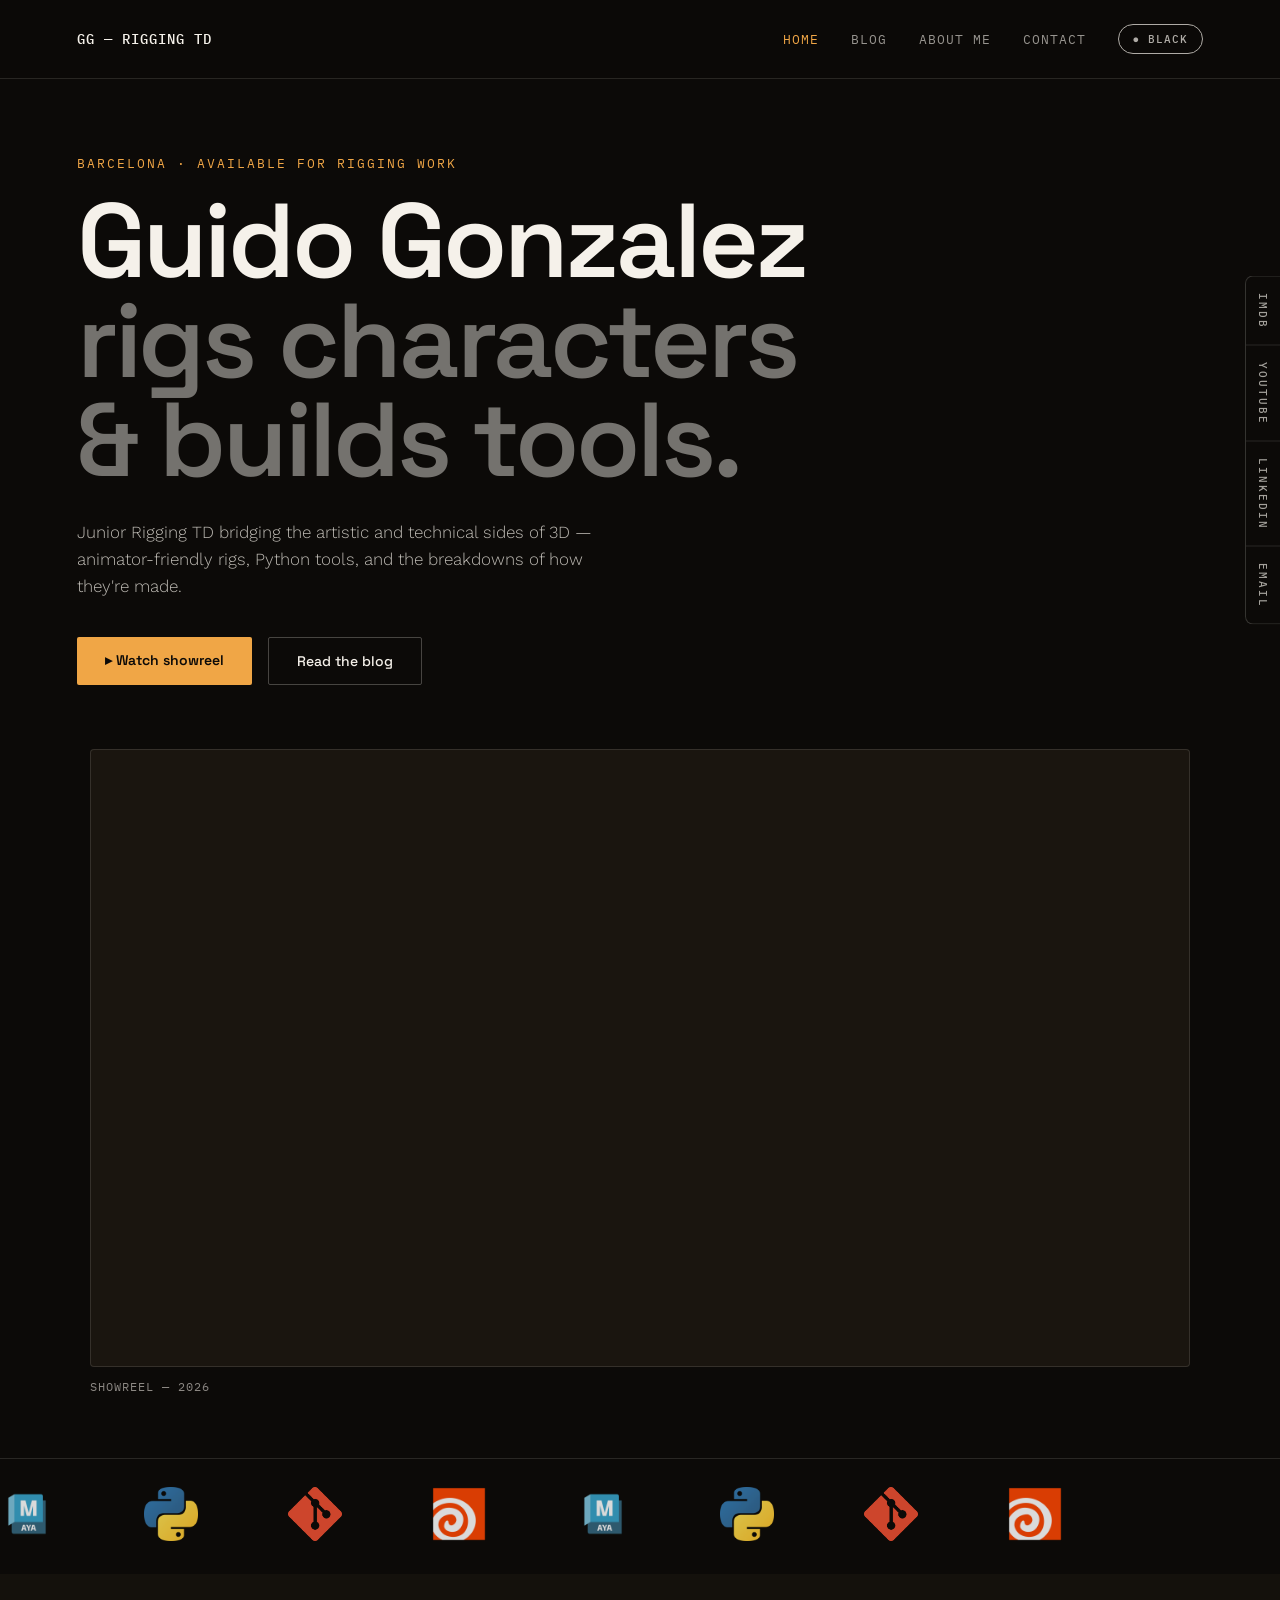
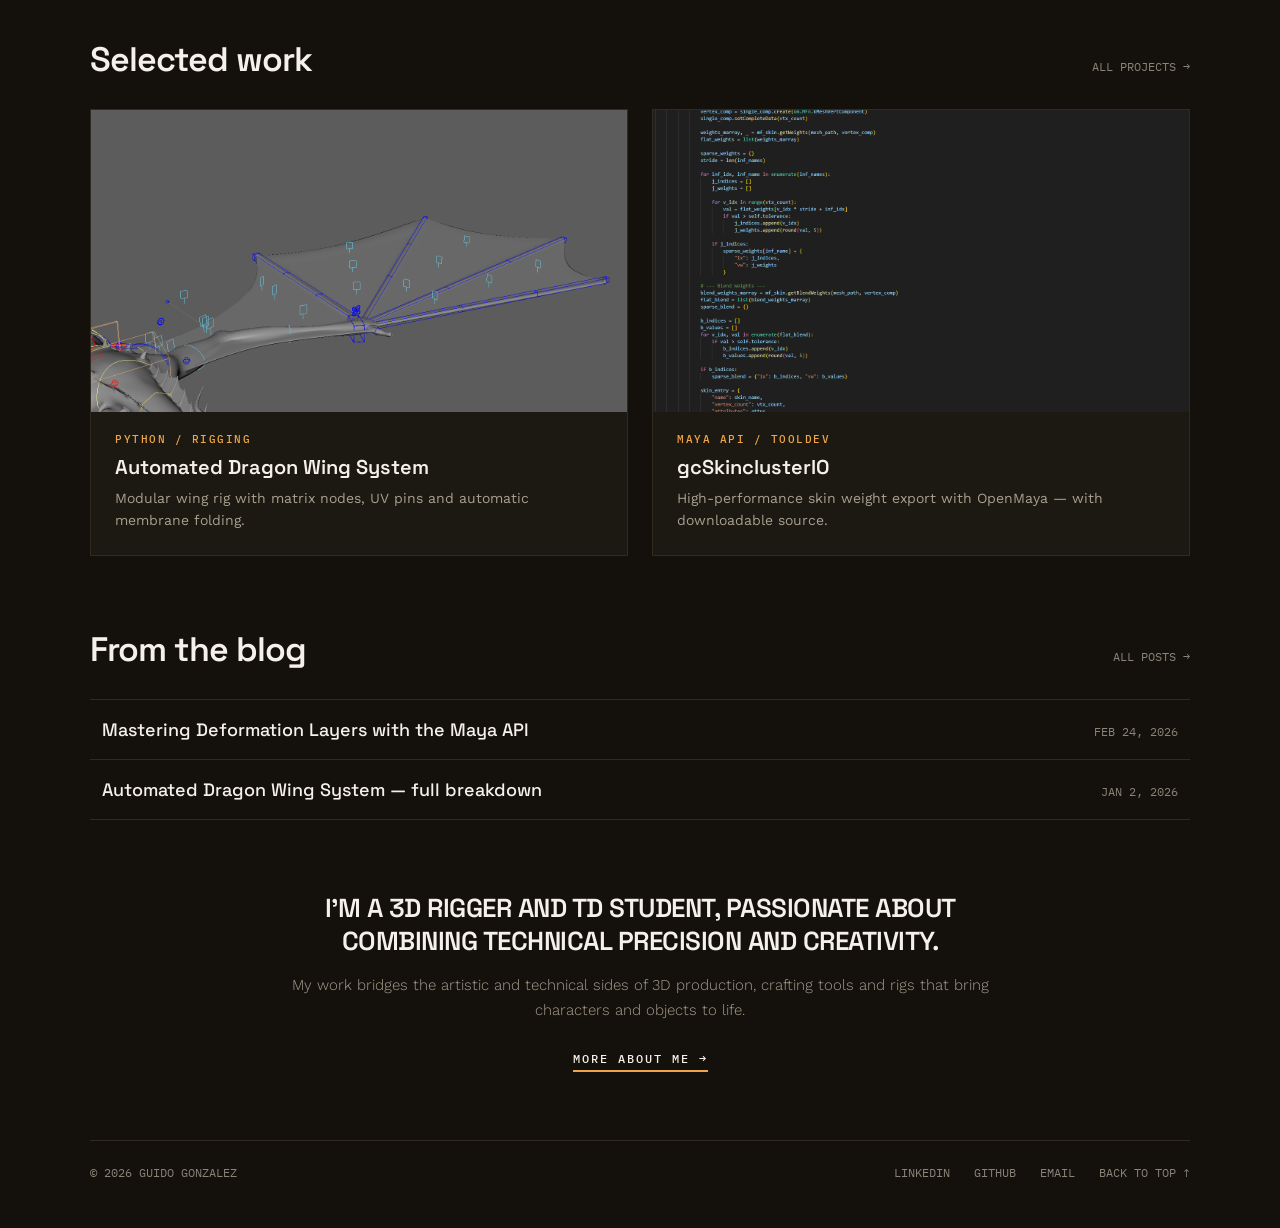
==== index.html @ ee35a041 "reel update" ====
<!DOCTYPE html>
<html lang="en" data-theme="black">
<head>
<meta charset="UTF-8">
<meta name="viewport" content="width=device-width, initial-scale=1.0">
<title>Guido Gonzalez — 3D Rigger &amp; TD</title>
<meta name="description" content="Junior Rigging TD — animator-friendly rigs, Python tools, and breakdowns of how they're made.">
<link rel="preconnect" href="https://fonts.googleapis.com">
<link rel="preconnect" href="https://fonts.gstatic.com" crossorigin>
<link rel="stylesheet" href="https://fonts.googleapis.com/css2?family=Space+Grotesk:wght@400;500;600;700&family=IBM+Plex+Mono:wght@400;500&family=Work+Sans:wght@300;400;500;600&display=swap">
<link rel="stylesheet" href="css/style.css">
<script src="js/main.js" defer></script>
</head>
<body>

<!-- Social rail -->
<div class="social-rail">
  <a href="#" target="_blank" rel="noopener">IMDB</a>
  <a href="https://www.youtube.com/watch?v=3yvj4J0jHQ0" target="_blank" rel="noopener">YOUTUBE</a>
  <a href="https://www.linkedin.com/in/guidogonzalezc/" target="_blank" rel="noopener">LINKEDIN</a>
  <a href="mailto:guidogoca@gmail.com">EMAIL</a>
</div>

<!-- Dark hero -->
<div class="sec sec-hero">
  <nav class="nav">
    <a class="nav-logo" href="index.html">GG — RIGGING TD</a>
    <div class="nav-links">
      <a class="active" href="index.html">HOME</a>
      <a href="blog.html">BLOG</a>
      <a href="about.html">ABOUT ME</a>
      <a href="contact.html">CONTACT</a>
      <button class="theme-toggle" type="button">● BLACK</button>
    </div>
  </nav>

  <header class="hero">
    <p class="kicker reveal">BARCELONA · AVAILABLE FOR RIGGING WORK</p>
    <h1 class="reveal" data-delay="80">Guido Gonzalez<br><span class="dim">rigs characters<br>&amp; builds tools.</span></h1>
    <p class="lead reveal" data-delay="160">Junior Rigging TD bridging the artistic and technical sides of 3D — animator-friendly rigs, Python tools, and the breakdowns of how they're made.</p>
    <div class="cta-row reveal" data-delay="240">
      <a class="btn-primary" href="#reel">▸ Watch showreel</a>
      <a class="btn-ghost" href="blog.html">Read the blog</a>
    </div>
  </header>

  <div class="reel-wrap" id="reel">
    <div class="reel reveal">
      <iframe src="https://www.youtube.com/watch?v=3yvj4J0jHQ0" title="Guido Gonzalez Showreel" allow="accelerometer; autoplay; clipboard-write; encrypted-media; gyroscope; picture-in-picture; web-share" allowfullscreen></iframe>
    </div>
    <p class="reel-caption reveal">SHOWREEL — 2026</p>
  </div>

  <div class="marquee">
    <div class="marquee-track">
      <ul>
        <li><img src="assets/maya.png" alt="Maya"></li>
        <li><img src="assets/python.png" alt="Python"></li>
        <li><img src="assets/git.png" alt="Git"></li>
        <li><img src="assets/houdini.png" alt="Houdini"></li>
      </ul>
      <ul aria-hidden="true">
        <li><img src="assets/maya.png" alt=""></li>
        <li><img src="assets/python.png" alt=""></li>
        <li><img src="assets/git.png" alt=""></li>
        <li><img src="assets/houdini.png" alt=""></li>
      </ul>
    </div>
  </div>
</div>

<!-- Light body -->
<div class="sec sec-body section-pad">
  <div class="container" style="margin-bottom:72px">
    <div class="sec-head reveal">
      <h2>Selected work</h2>
      <a class="more" href="blog.html">ALL PROJECTS →</a>
    </div>
    <div class="card-grid">
      <a class="card reveal" href="posts/dragon_wings.html">
        <div class="thumb"><img src="assets/wings_image.png" alt="Dragon wings rig"></div>
        <div class="card-content">
          <p class="card-cat">PYTHON / RIGGING</p>
          <h3>Automated Dragon Wing System</h3>
          <p class="desc">Modular wing rig with matrix nodes, UV pins and automatic membrane folding.</p>
        </div>
      </a>
      <a class="card reveal" data-delay="100" href="posts/maya-deformation-layers-api.html">
        <div class="thumb"><img src="assets/skinclusterio.png" alt="gcSkinclusterIO tool"></div>
        <div class="card-content">
          <p class="card-cat">MAYA API / TOOLDEV</p>
          <h3>gcSkinclusterIO</h3>
          <p class="desc">High-performance skin weight export with OpenMaya — with downloadable source.</p>
        </div>
      </a>
    </div>
  </div>

  <div class="container" style="margin-bottom:72px">
    <div class="sec-head reveal">
      <h2>From the blog</h2>
      <a class="more" href="blog.html">ALL POSTS →</a>
    </div>
    <div class="row-list">
      <a class="row reveal" href="posts/maya-deformation-layers-api.html">
        <span class="title">Mastering Deformation Layers with the Maya API</span>
        <span class="date">FEB 24, 2026</span>
      </a>
      <a class="row reveal" href="posts/dragon_wings.html">
        <span class="title">Automated Dragon Wing System — full breakdown</span>
        <span class="date">JAN 2, 2026</span>
      </a>
    </div>
  </div>

  <div class="blurb reveal">
    <h2>I'M A 3D RIGGER AND TD STUDENT, PASSIONATE ABOUT COMBINING TECHNICAL PRECISION AND CREATIVITY.</h2>
    <p>My work bridges the artistic and technical sides of 3D production, crafting tools and rigs that bring characters and objects to life.</p>
    <a class="link-underline" href="about.html">MORE ABOUT ME →</a>
  </div>

  <div class="container">
    <footer class="footer">
      <span>© 2026 GUIDO GONZALEZ</span>
      <div class="links">
        <a href="https://www.linkedin.com/in/guidogonzalezc/" target="_blank" rel="noopener">LINKEDIN</a>
        <a href="https://github.com/guidogonzalezc" target="_blank" rel="noopener">GITHUB</a>
        <a href="mailto:guidogoca@gmail.com">EMAIL</a>
        <a href="#">BACK TO TOP ↑</a>
      </div>
    </footer>
  </div>
</div>

</body>
</html>
---- css/style.css ----
/* Guido Gonzalez — 3D Rigger & TD. Static site styles. */

* { box-sizing: border-box; margin: 0; padding: 0; }
html { scroll-behavior: smooth; }
body { font-family: 'Space Grotesk', sans-serif; background: #0c0a08; }
a { color: inherit; text-decoration: none; }
img { display: block; }
button { font-family: inherit; }

/* ===== Palettes (per-section variables) ===== */
.sec {
  background: var(--bg);
  color: var(--text);
  transition: background .4s ease, color .4s ease;
}
.sec-hero {
  --bg: #0c0a08; --bg2: #1a150f; --card: #1c1812; --hover: rgba(245,241,234,.06);
  --text: #f5f1ea; --muted: rgba(245,241,234,.75); --faded: rgba(245,241,234,.45);
  --meta: rgba(245,241,234,.55); --border: rgba(245,241,234,.12);
  --accent: oklch(0.78 0.14 70); --navbg: rgba(12,10,8,.85); --chip: rgba(245,241,234,.25);
}
.sec-body {
  --bg: #faf7f1; --bg2: #f3efe6; --card: #fff; --hover: #f3efe6;
  --text: #1c1913; --muted: #6d6659; --faded: #8a8377;
  --meta: #8a8377; --border: #e5e0d5;
  --accent: oklch(0.6 0.14 70); --navbg: rgba(250,247,241,.85); --chip: #d9d3c6;
}
html[data-theme="black"] .sec-body {
  --bg: #14110c; --bg2: #241f17; --card: #1c1812; --hover: #241f17;
  --text: #f5f1ea; --muted: #a89f8e; --faded: #8a8377;
  --meta: #8a8377; --border: #302a20;
  --accent: oklch(0.78 0.14 70); --navbg: rgba(12,10,8,.85); --chip: #3a332a;
}
html[data-theme="white"] .sec-hero {
  --bg: #faf7f1; --bg2: #eee9df; --card: #fff; --hover: rgba(28,25,19,.05);
  --text: #1c1913; --muted: #5a5347; --faded: rgba(28,25,19,.45);
  --meta: #8a8377; --border: #e5e0d5;
  --accent: oklch(0.52 0.14 70); --navbg: rgba(250,247,241,.85); --chip: #c9c2b0;
}
html[data-theme="black"] body { background: #0c0a08; }
html[data-theme="white"] body { background: #faf7f1; }

/* ===== Type helpers ===== */
.mono { font-family: 'IBM Plex Mono', monospace; }
.body-font { font-family: 'Work Sans', sans-serif; }

/* ===== Nav ===== */
.nav {
  display: flex; justify-content: space-between; align-items: center;
  padding: 24px 6vw; border-bottom: 1px solid var(--border);
  position: sticky; top: 0; background: var(--navbg);
  backdrop-filter: blur(12px); z-index: 50;
}
.nav-logo { font: 500 14px 'IBM Plex Mono', monospace; letter-spacing: 1px; }
.nav-links { display: flex; gap: 32px; align-items: center; font: 400 13px 'IBM Plex Mono', monospace; letter-spacing: 1px; }
.nav-links a { opacity: .6; transition: opacity .25s; }
.nav-links a:hover { opacity: 1; }
.nav-links a.active { opacity: 1; color: var(--accent); }
.theme-toggle {
  font: 500 11px 'IBM Plex Mono', monospace; letter-spacing: 1px;
  padding: 7px 14px; border: 1px solid currentColor; border-radius: 999px;
  background: transparent; color: inherit; cursor: pointer;
  opacity: .7; transition: opacity .25s;
}
.theme-toggle:hover { opacity: 1; }

/* ===== Social rail ===== */
.social-rail {
  position: fixed; right: 0; top: 50%; transform: translateY(-50%); z-index: 100;
  display: flex; flex-direction: column;
  background: #0c0a08; border: 1px solid rgba(245,241,234,.18); border-right: none;
  border-radius: 8px 0 0 8px; overflow: hidden;
}
.social-rail a {
  writing-mode: vertical-rl; padding: 16px 10px;
  font: 500 10.5px 'IBM Plex Mono', monospace; letter-spacing: 2px;
  color: rgba(245,241,234,.65); transition: color .25s, background .25s;
}
.social-rail a + a { border-top: 1px solid rgba(245,241,234,.12); }
.social-rail a:hover { color: oklch(0.78 0.14 70); background: rgba(245,241,234,.06); }
html[data-theme="white"] .social-rail { background: #faf7f1; border-color: #d9d3c6; }
html[data-theme="white"] .social-rail a { color: #6d6659; }
html[data-theme="white"] .social-rail a + a { border-top-color: #e5e0d5; }
html[data-theme="white"] .social-rail a:hover { color: oklch(0.52 0.14 70); background: rgba(28,25,19,.05); }

/* ===== Hero ===== */
.hero { padding: 76px 6vw 56px; }
.kicker { font: 400 13px 'IBM Plex Mono', monospace; color: var(--accent); letter-spacing: 2px; margin-bottom: 20px; }
.hero h1 { font-size: clamp(48px, 8.2vw, 108px); font-weight: 600; line-height: .95; letter-spacing: -.03em; margin-bottom: 28px; }
.hero h1 .dim, .dim { color: var(--faded); }
.hero .lead { max-width: 540px; font-family: 'Work Sans', sans-serif; font-size: 17px; font-weight: 300; line-height: 1.6; color: var(--muted); }
.cta-row { display: flex; flex-wrap: wrap; gap: 16px; margin-top: 36px; }
.btn-primary {
  display: inline-block; padding: 14px 28px; background: var(--accent); color: #0c0a08;
  font-weight: 600; font-size: 14px; border-radius: 2px;
  transition: transform .25s, box-shadow .25s;
}
.btn-primary:hover { transform: translateY(-3px); box-shadow: 0 10px 28px oklch(0.78 0.14 70 / .3); }
.btn-ghost {
  display: inline-block; padding: 14px 28px; border: 1px solid var(--chip);
  font-weight: 500; font-size: 14px; border-radius: 2px;
  transition: border-color .25s, background .25s;
}
.btn-ghost:hover { border-color: var(--text); background: var(--hover); }

/* ===== Showreel ===== */
.reel-wrap { padding: 8px 6vw 64px; }
.reel { aspect-ratio: 16/9; max-width: 1100px; margin: 0 auto; background: var(--bg2); border: 1px solid var(--border); border-radius: 4px; overflow: hidden; }
.reel iframe { width: 100%; height: 100%; border: none; display: block; }
.reel-caption { max-width: 1100px; margin: 12px auto 0; font: 400 12px 'IBM Plex Mono', monospace; color: var(--meta); letter-spacing: 1px; }

/* ===== Marquee ===== */
.marquee { border-top: 1px solid var(--border); padding: 28px 0; overflow: hidden; white-space: nowrap; }
.marquee-track { display: inline-flex; animation: gg-marquee 22s linear infinite; width: max-content; }
.marquee-track:hover { animation-play-state: paused; }
.marquee ul { display: flex; gap: 90px; padding-right: 90px; list-style: none; align-items: center; }
.marquee img { height: 54px; object-fit: contain; opacity: .85; }
@keyframes gg-marquee { 0% { transform: translateX(0); } 100% { transform: translateX(-50%); } }

/* ===== Body sections ===== */
.container { max-width: 1100px; margin: 0 auto; }
.section-pad { padding: 64px 6vw 48px; }
.sec-head { display: flex; justify-content: space-between; align-items: baseline; margin-bottom: 28px; }
.sec-head h2 { font-size: 34px; font-weight: 600; letter-spacing: -1px; }
.sec-head .more { font: 400 12px 'IBM Plex Mono', monospace; color: var(--faded); transition: color .25s; }
.sec-head .more:hover { color: var(--text); }

/* Cards */
.card-grid { display: grid; grid-template-columns: repeat(auto-fit, minmax(320px, 1fr)); gap: 24px; }
.card {
  background: var(--card); border: 1px solid var(--border); display: block;
  transition: transform .3s, box-shadow .3s, border-color .3s;
}
.card:hover { transform: translateY(-6px); box-shadow: 0 20px 40px rgba(0,0,0,.15); }
.card .thumb { aspect-ratio: 16/9; overflow: hidden; }
.card .thumb img { width: 100%; height: 100%; object-fit: cover; transition: transform .5s; }
.card:hover .thumb img { transform: scale(1.04); }
.card .card-content { padding: 20px 24px 24px; }
.card-cat { font: 500 11px 'IBM Plex Mono', monospace; color: var(--accent); letter-spacing: 1.5px; margin-bottom: 8px; }
.card h3 { font-size: 20px; font-weight: 600; margin-bottom: 8px; }
.card .desc { font-family: 'Work Sans', sans-serif; font-size: 14px; line-height: 1.55; color: var(--muted); }

/* Post list rows */
.row-list { display: flex; flex-direction: column; }
.row {
  display: flex; justify-content: space-between; align-items: baseline; gap: 24px;
  padding: 18px 12px; border-top: 1px solid var(--border);
  transition: background .25s, padding-left .25s;
}
.row:last-child { border-bottom: 1px solid var(--border); }
.row:hover { background: var(--hover); padding-left: 20px; }
.row .title { font-size: 18px; font-weight: 500; }
.row .date { font: 400 12px 'IBM Plex Mono', monospace; color: var(--faded); white-space: nowrap; }

/* Blog list rows (with tag) */
.post-row {
  display: grid; grid-template-columns: 130px 1fr auto; gap: 28px; align-items: baseline;
  padding: 22px 12px; border-top: 1px solid var(--border);
  transition: background .25s, padding-left .25s;
}
.post-row:hover { background: var(--hover); padding-left: 22px; }
.post-row h3 { font-size: 20px; font-weight: 600; margin-bottom: 4px; }
.post-row .desc { font-family: 'Work Sans', sans-serif; font-size: 13.5px; color: var(--muted); }
.post-row .tag { font: 500 11px 'IBM Plex Mono', monospace; color: var(--accent); }

/* Filters */
.filters { display: flex; flex-wrap: wrap; gap: 10px; margin-bottom: 36px; font: 500 12px 'IBM Plex Mono', monospace; }
.filters button {
  padding: 8px 16px; border-radius: 999px; cursor: pointer; font: inherit;
  background: transparent; color: var(--muted); border: 1px solid var(--chip); transition: all .25s;
}
.filters button.active { background: var(--text); color: var(--bg); border-color: var(--text); }

/* Featured card */
.featured {
  display: grid; grid-template-columns: 1.2fr 1fr; background: var(--card);
  border: 1px solid var(--border); margin-bottom: 40px;
  transition: transform .3s, box-shadow .3s;
}
.featured:hover { transform: translateY(-6px); box-shadow: 0 20px 40px rgba(0,0,0,.15); }
.featured .thumb { overflow: hidden; min-height: 280px; }
.featured .thumb img { width: 100%; height: 100%; object-fit: cover; }
.featured .content { padding: 36px 40px; display: flex; flex-direction: column; justify-content: center; }
.featured h2 { font-size: 30px; font-weight: 600; line-height: 1.1; letter-spacing: -.5px; margin-bottom: 12px; }
@media (max-width: 800px) { .featured { grid-template-columns: 1fr; } }

/* About blurb */
.blurb { text-align: center; max-width: 720px; margin: 0 auto 72px; }
.blurb h2 { font-size: 26px; font-weight: 600; line-height: 1.25; letter-spacing: -.5px; margin-bottom: 16px; }
.blurb p { font-family: 'Work Sans', sans-serif; font-size: 15px; font-weight: 300; line-height: 1.65; color: var(--muted); margin-bottom: 24px; }
.link-underline { font: 500 12px 'IBM Plex Mono', monospace; letter-spacing: 2px; border-bottom: 2px solid var(--accent); padding-bottom: 4px; transition: color .25s; }
.link-underline:hover { color: var(--accent); }

/* ===== Article (post) ===== */
.article { max-width: 860px; margin: 0 auto; }
.article .fig { border: 1px solid var(--border); overflow: hidden; margin-bottom: 10px; }
.article .fig img { width: 100%; }
.figcap { font: 400 11.5px 'IBM Plex Mono', monospace; color: var(--faded); margin-bottom: 44px; }
.article p.txt { font-family: 'Work Sans', sans-serif; font-size: 17px; font-weight: 300; line-height: 1.75; color: var(--text); opacity: .88; margin-bottom: 24px; }
.article h2 {
  font-size: 28px; font-weight: 600; letter-spacing: -.5px; margin-bottom: 16px;
  display: flex; align-items: center; gap: 14px;
}
.article h2::before { content: ''; width: 8px; height: 8px; background: var(--accent); border-radius: 50%; flex: none; }
.article h3 { font-size: 20px; font-weight: 600; margin-bottom: 12px; }
.inline-code { font: 400 14px 'IBM Plex Mono', monospace; background: var(--bg2); padding: 2px 6px; border-radius: 3px; }

.codeblock { background: #14110d; border-radius: 6px; margin-bottom: 44px; overflow: hidden; }
.codeblock .code-head { display: flex; justify-content: space-between; align-items: center; padding: 10px 20px; border-bottom: 1px solid rgba(245,241,234,.08); }
.codeblock .code-head span { font: 500 11px 'IBM Plex Mono', monospace; color: rgba(245,241,234,.5); }
.codeblock pre { margin: 0; padding: 20px 24px; font: 400 13px/1.7 'IBM Plex Mono', monospace; color: #e8e2d6; overflow-x: auto; }
.codeblock .c { color: #7a715f; font-style: italic; }
.codeblock .k { color: #d0a3e0; }
.codeblock .s { color: #a8c98a; }
.codeblock .n { color: #d6a06a; }
.codeblock .f { color: #7db3d8; }
.codeblock .o { color: #6ec2c9; }
.codeblock .cl { color: #e0c17a; }

/* Download button */
.download-wrap { text-align: center; margin: 8px 0 44px; }
.download-btn {
  display: inline-flex; align-items: center; gap: 12px;
  background: color-mix(in oklch, var(--accent) 12%, transparent);
  color: var(--accent); padding: 15px 32px; border: 1px solid var(--accent);
  border-radius: 4px; font: 600 14px 'IBM Plex Mono', monospace; letter-spacing: .5px;
  transition: transform .25s, box-shadow .25s, background .25s;
}
.download-btn:hover { transform: translateY(-3px); box-shadow: 0 10px 28px oklch(0.78 0.14 70 / .25); background: color-mix(in oklch, var(--accent) 22%, transparent); }
.download-btn svg { width: 20px; height: 20px; stroke: currentColor; fill: none; transition: transform .3s; }
.download-btn:hover svg { transform: translateY(2px); }
.download-note { font: 400 11.5px 'IBM Plex Mono', monospace; color: var(--faded); margin-top: 14px; }

/* ===== About / Contact ===== */
.about-hero { display: grid; grid-template-columns: 1fr auto; gap: 48px; padding: 64px 6vw; align-items: center; max-width: 1100px; margin: 0 auto; }
.about-hero img { width: 250px; height: 310px; object-fit: cover; border: 1px solid var(--chip); }
@media (max-width: 800px) { .about-hero { grid-template-columns: 1fr; } }

.xp-row {
  display: grid; grid-template-columns: 190px 1fr; gap: 32px;
  padding: 22px 12px; border-top: 1px solid var(--border); transition: background .25s;
}
.xp-row:last-child { border-bottom: 1px solid var(--border); }
.xp-row:hover { background: var(--hover); }
.xp-row .when { font: 400 12px 'IBM Plex Mono', monospace; color: var(--faded); }
.xp-row h3 { font-size: 18px; font-weight: 600; margin-bottom: 4px; }
.xp-row h3 em { font-style: normal; color: var(--accent); }
.xp-row p { font-family: 'Work Sans', sans-serif; font-size: 14px; line-height: 1.6; color: var(--muted); }
@media (max-width: 700px) { .xp-row { grid-template-columns: 1fr; gap: 6px; } }

.cols-3 { display: grid; grid-template-columns: repeat(auto-fit, minmax(260px, 1fr)); gap: 40px; margin-bottom: 56px; }
.cols-3 h2 { font-size: 20px; font-weight: 600; margin-bottom: 16px; }
.cols-3 .list { display: flex; flex-direction: column; gap: 8px; font-family: 'Work Sans', sans-serif; font-size: 14px; }
.pills { display: flex; flex-wrap: wrap; gap: 8px; font: 500 12px 'IBM Plex Mono', monospace; }
.pills span { padding: 7px 14px; border: 1px solid var(--chip); border-radius: 999px; }
.contact-list { display: flex; flex-direction: column; gap: 10px; font: 400 13px 'IBM Plex Mono', monospace; }
.contact-list a { transition: color .25s; }
.contact-list a:hover { color: var(--accent); }
.accent-underline { border-bottom: 1px solid var(--accent); padding-bottom: 2px; width: fit-content; }

.info-card { background: var(--card); border: 1px solid var(--border); padding: 26px 28px; display: block; transition: transform .3s, box-shadow .3s, border-color .3s; }
.info-card:hover { transform: translateY(-5px); box-shadow: 0 16px 32px rgba(0,0,0,.12); }
.info-card h3 { font-size: 19px; font-weight: 600; margin-bottom: 6px; }
.info-strip { display: flex; flex-wrap: wrap; justify-content: space-between; gap: 24px; padding: 28px 32px; background: var(--card); border: 1px solid var(--border); margin-bottom: 56px; }
.info-strip .label { font: 500 11px 'IBM Plex Mono', monospace; color: var(--faded); letter-spacing: 1.5px; margin-bottom: 4px; }
.info-strip .value { font-size: 17px; font-weight: 500; }

/* ===== Footer ===== */
.footer {
  display: flex; justify-content: space-between; flex-wrap: wrap; gap: 12px;
  padding-top: 24px; border-top: 1px solid var(--border);
  font: 400 12px 'IBM Plex Mono', monospace; color: var(--faded);
}
.footer a { transition: color .25s; }
.footer a:hover { color: var(--text); }
.footer .links { display: flex; gap: 24px; }

/* ===== Reveal animation ===== */
.reveal { opacity: 0; transform: translateY(26px); transition: opacity .8s ease, transform .8s cubic-bezier(.2,.7,.2,1); }
.reveal.shown { opacity: 1; transform: none; }
@media (prefers-reduced-motion: reduce) {
  .reveal { opacity: 1; transform: none; transition: none; }
  .marquee-track { animation: none; }
}

@media (max-width: 700px) {
  .nav-links { gap: 16px; flex-wrap: wrap; }
  .post-row { grid-template-columns: 1fr; gap: 6px; }
  .social-rail { display: none; }
}
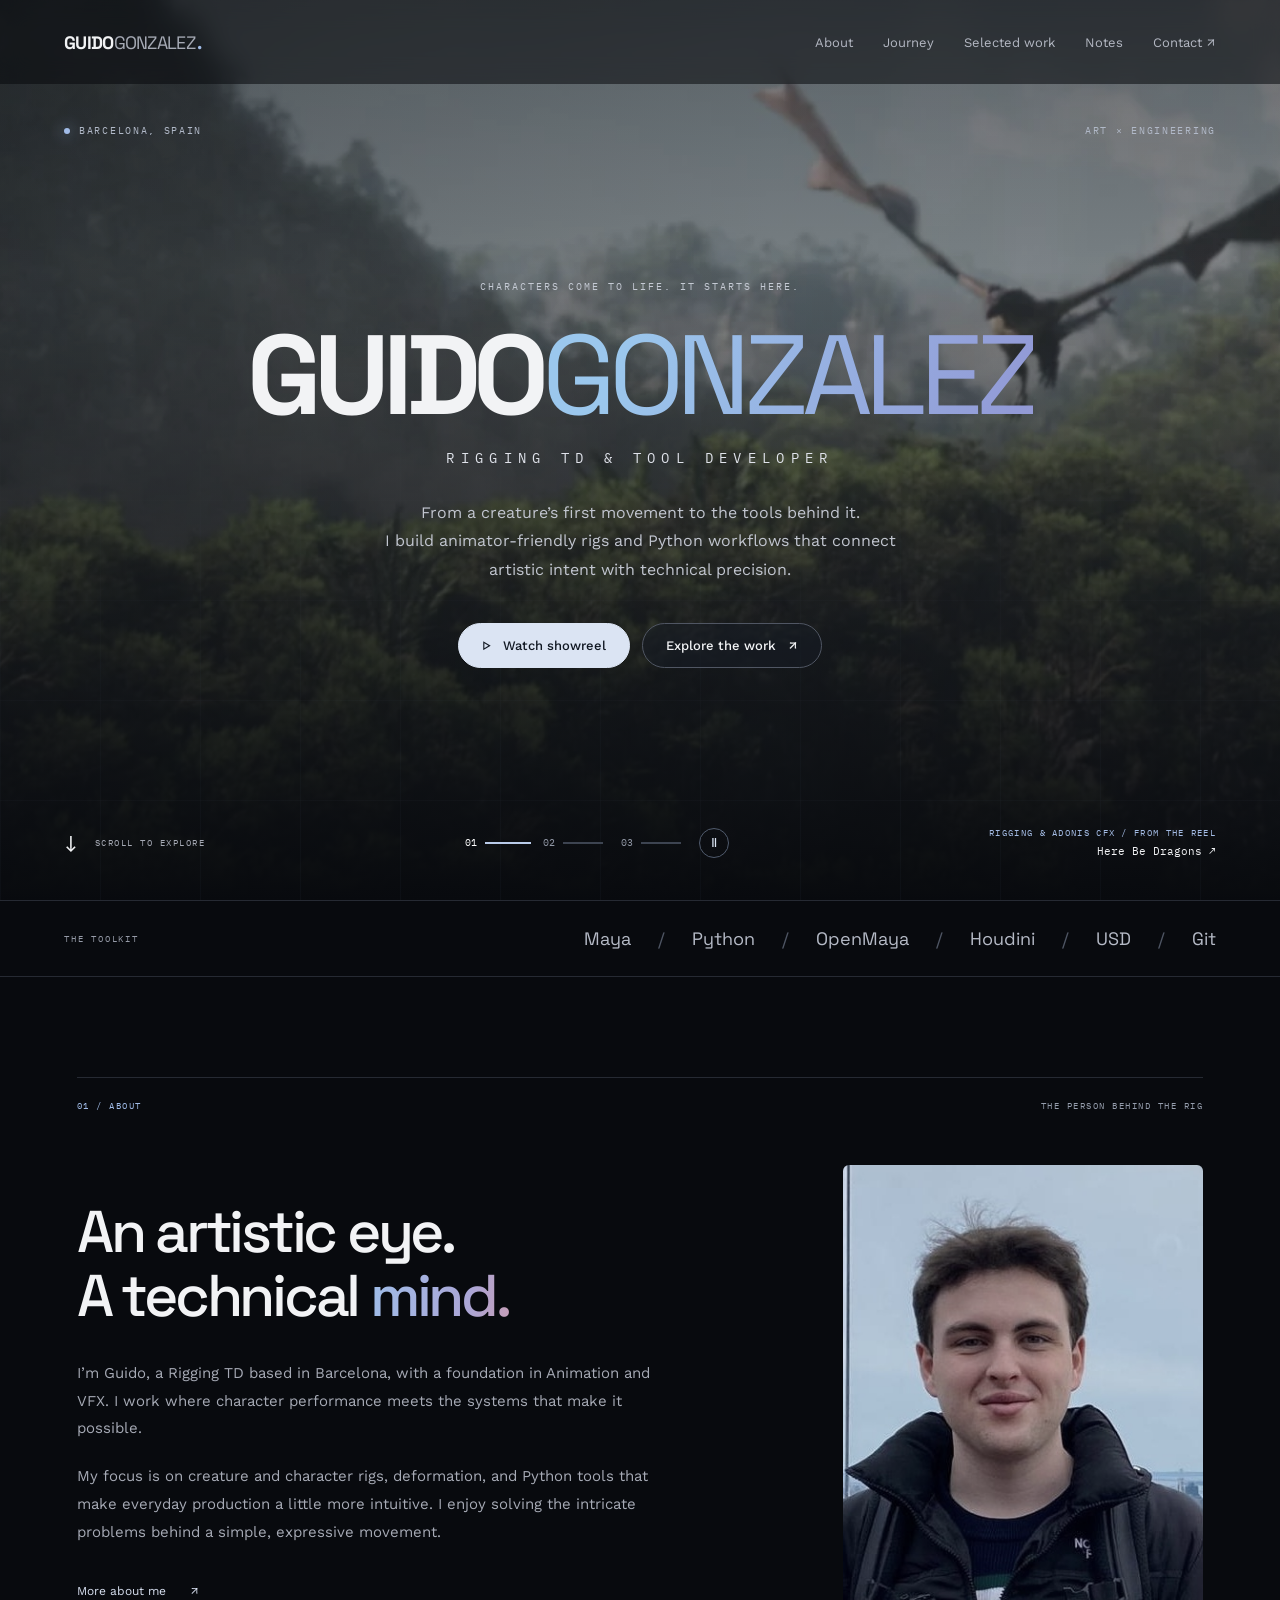
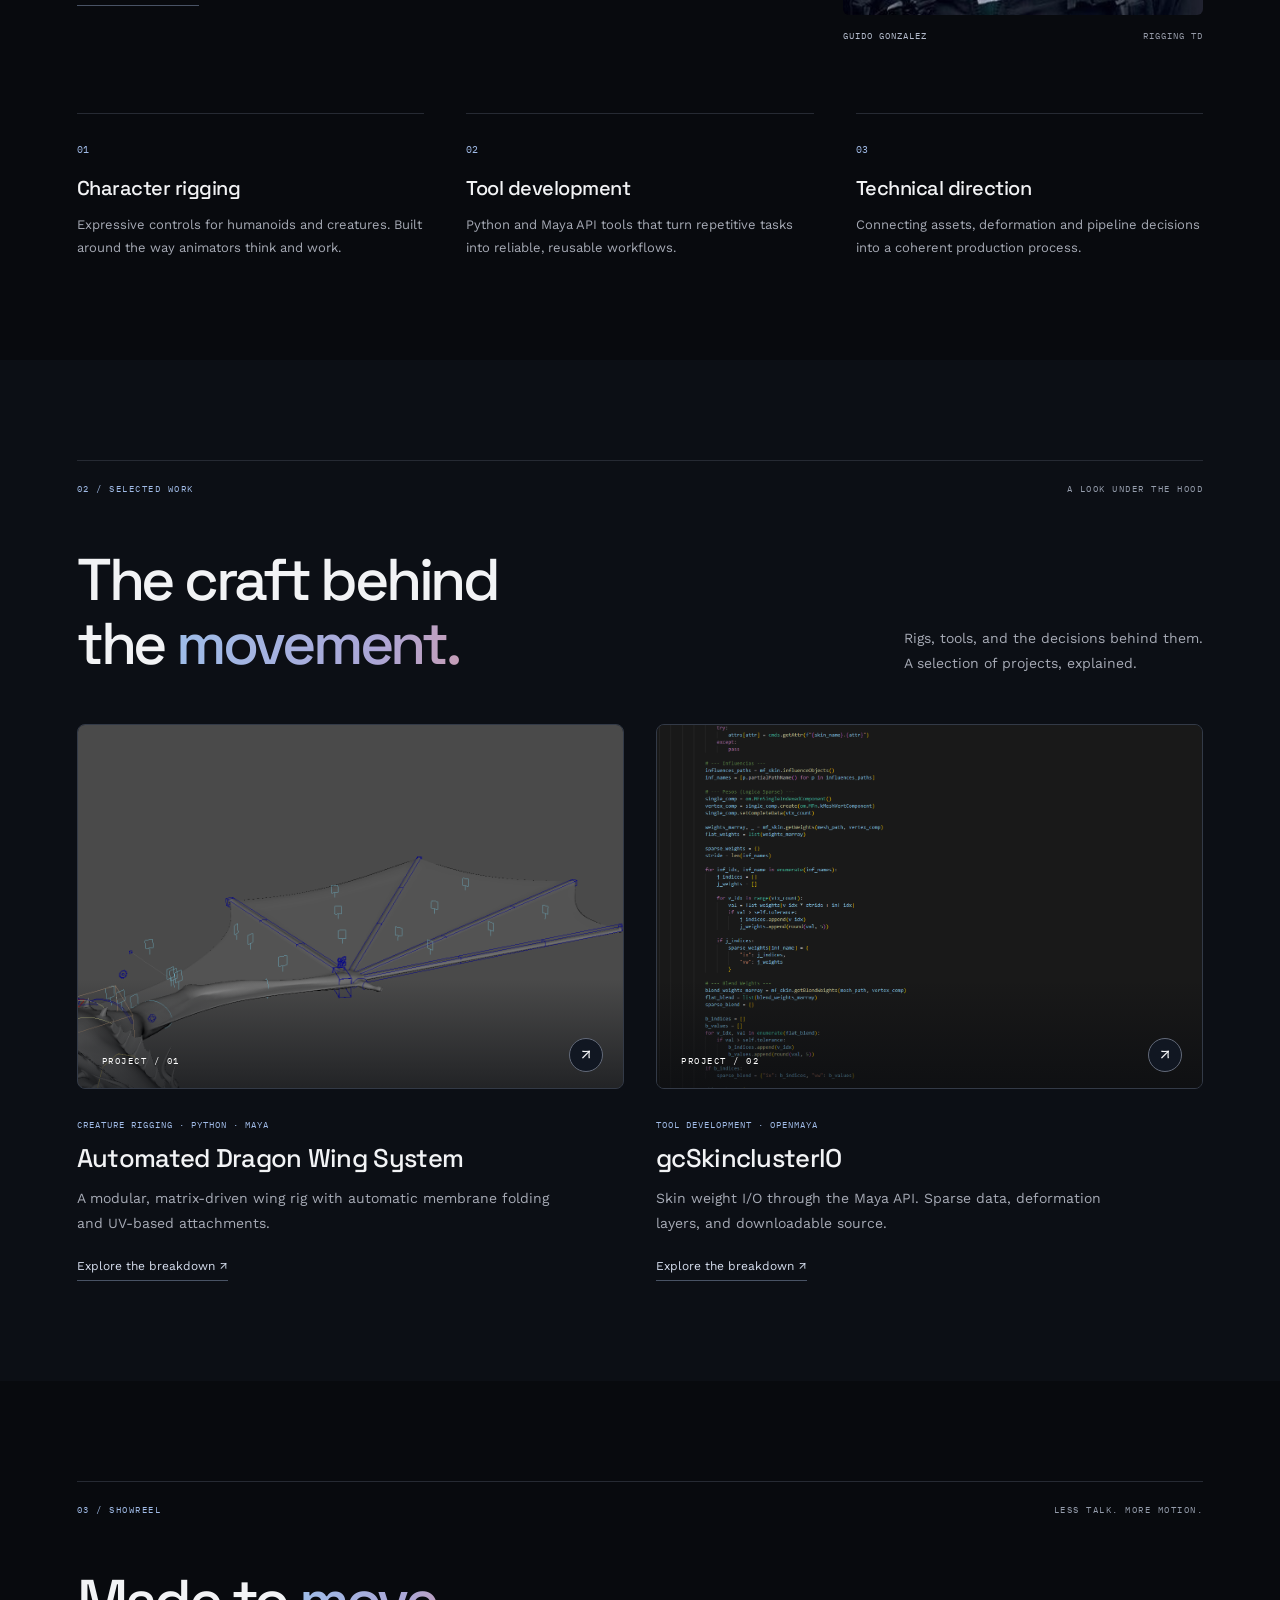
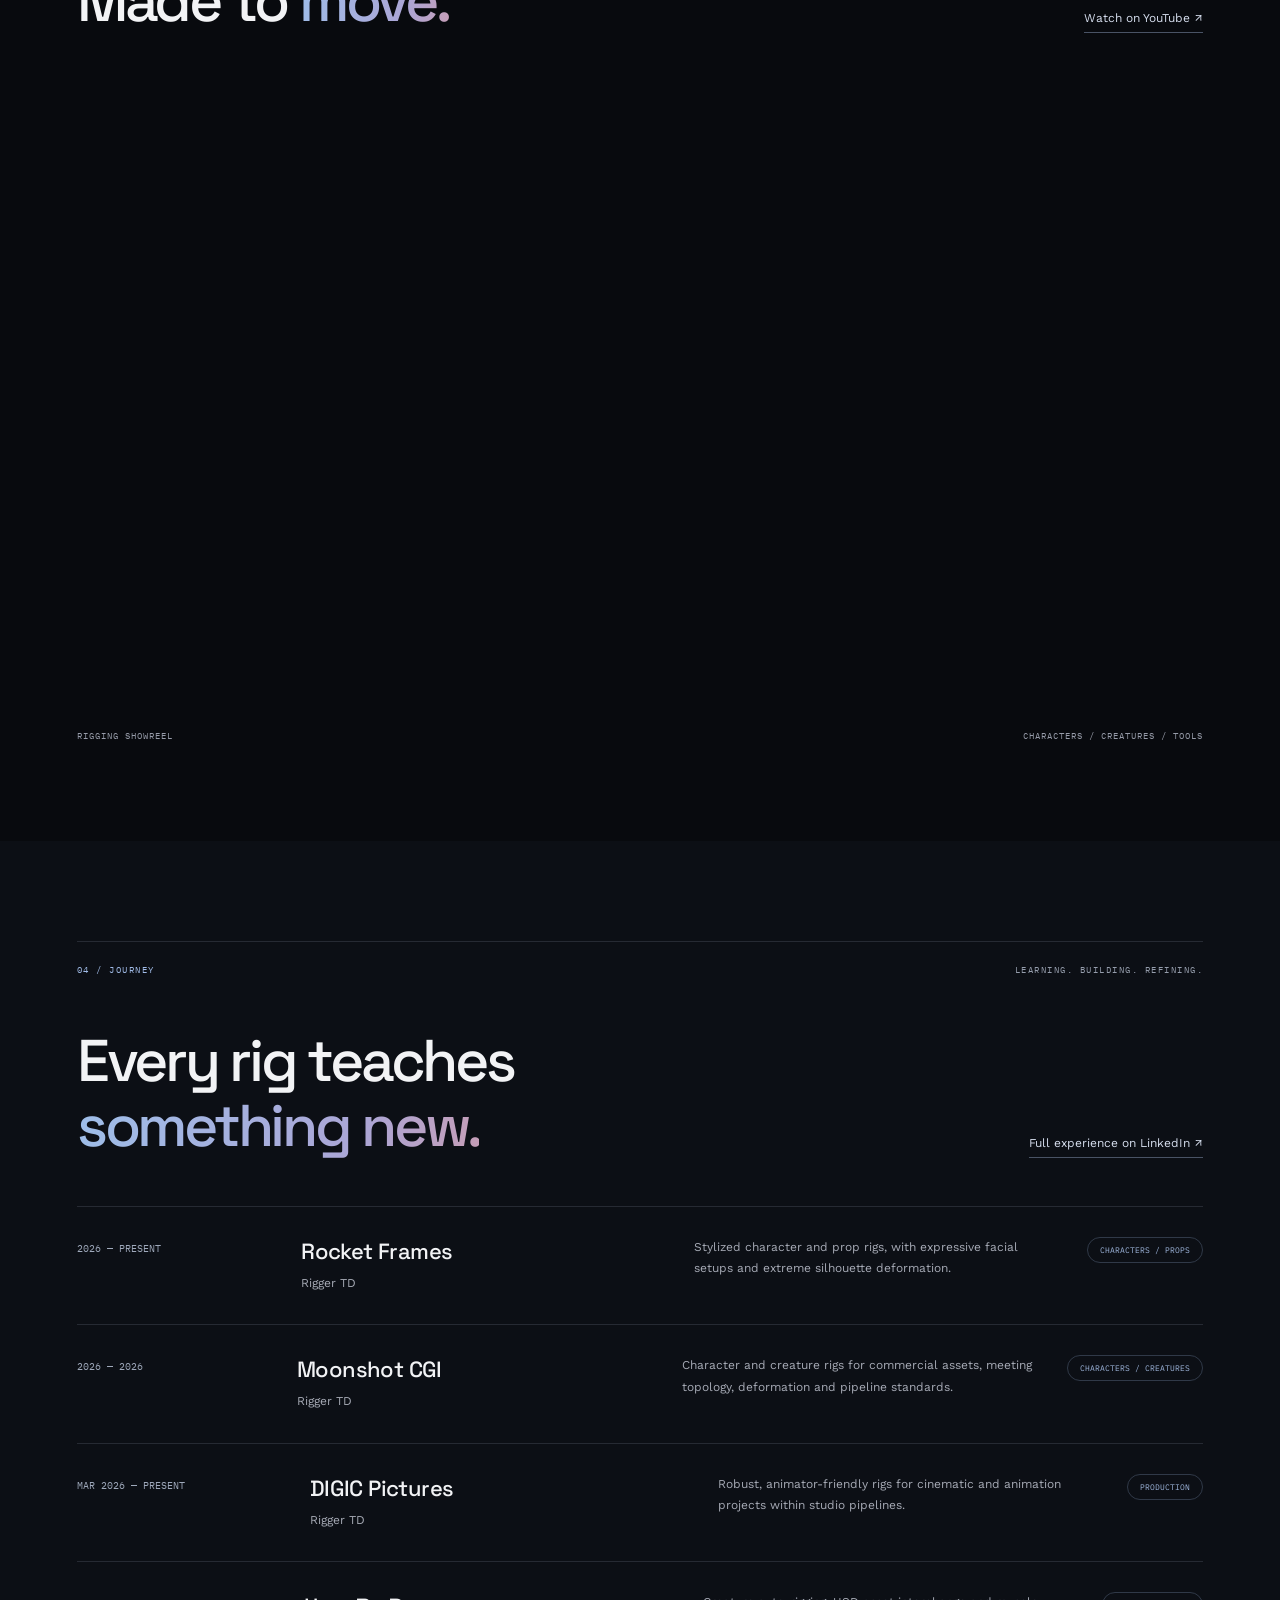
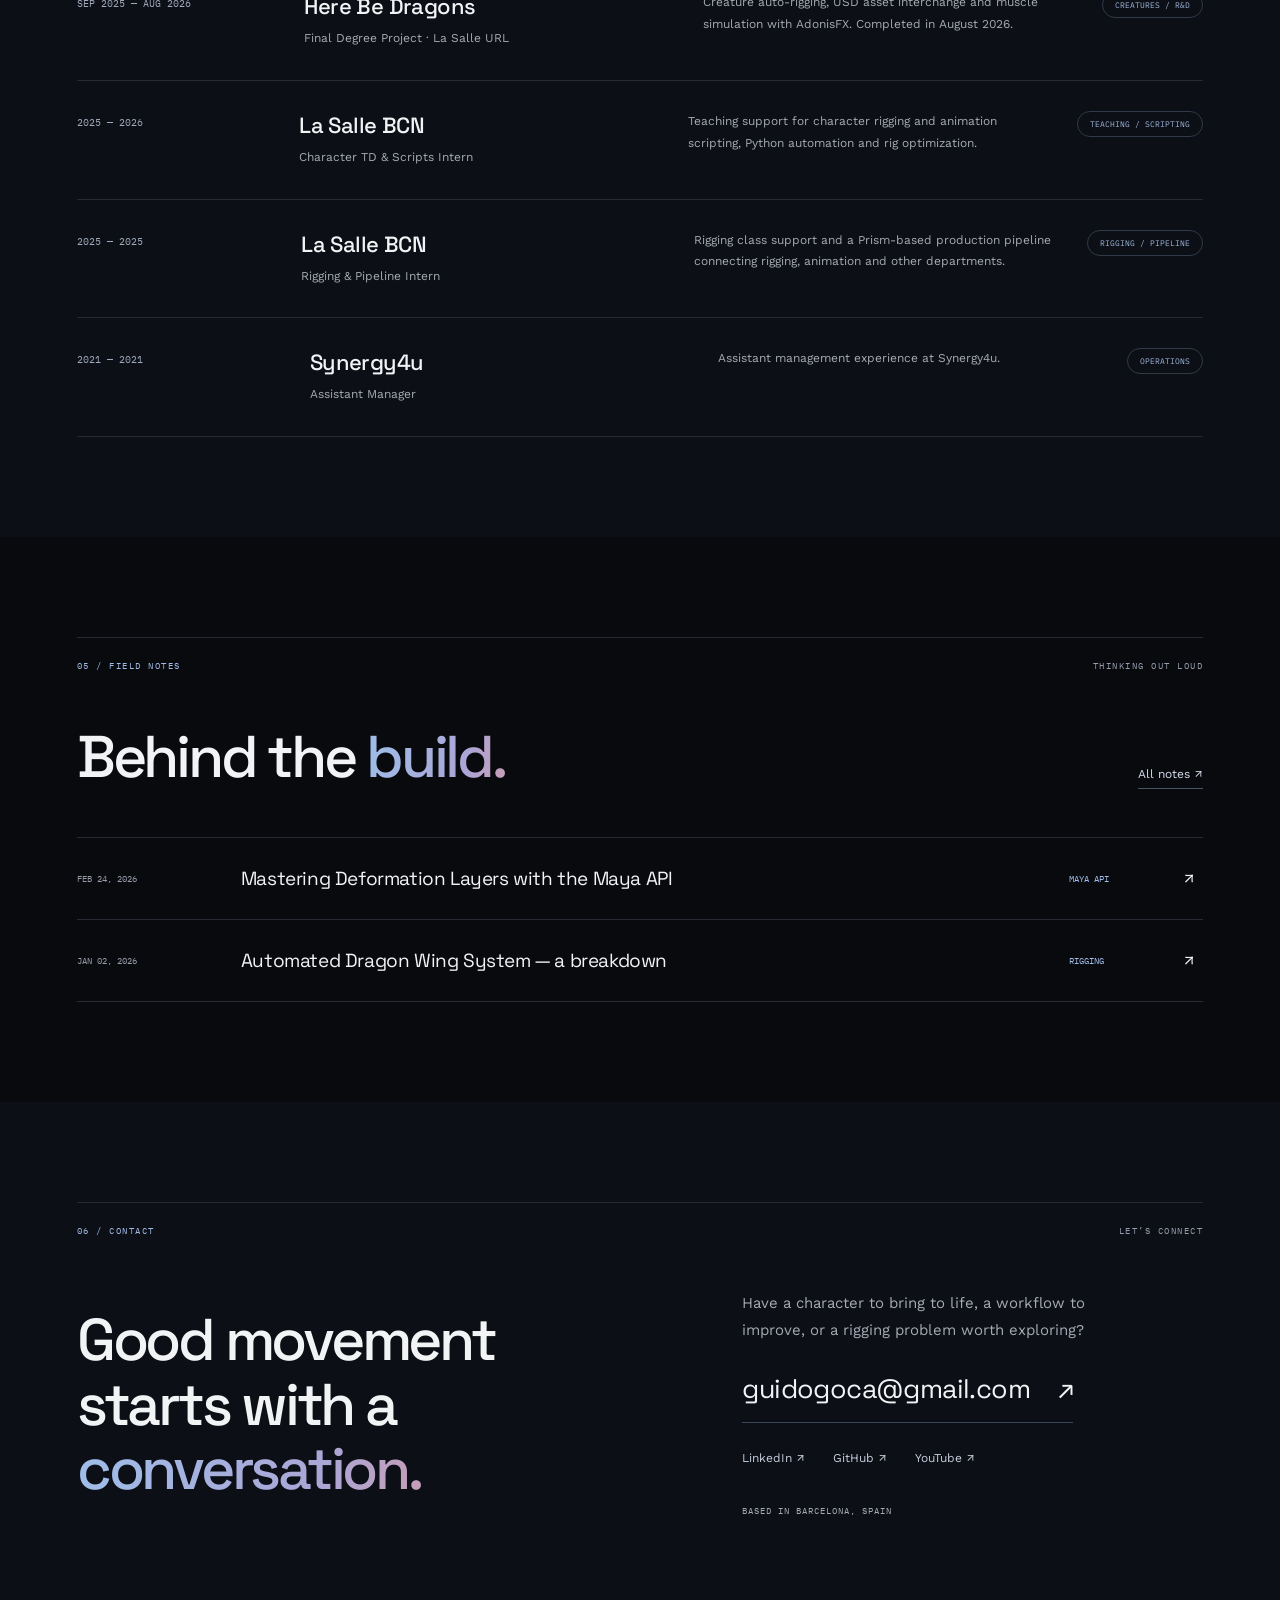
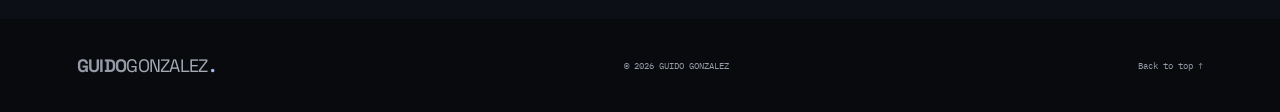
==== commit c05d4d15: "Redesign portfolio and publish cinematic project pages" ====
--- a/index.html
+++ b/index.html
@@ -3,134 +3,99 @@
 <head>
 <meta charset="UTF-8">
 <meta name="viewport" content="width=device-width, initial-scale=1.0">
-<title>Guido Gonzalez — 3D Rigger &amp; TD</title>
-<meta name="description" content="Junior Rigging TD — animator-friendly rigs, Python tools, and breakdowns of how they're made.">
+<meta name="theme-color" content="#080a0e">
+<title>Guido Gonzalez — Rigging TD &amp; Tool Developer</title>
+<meta name="description" content="Guido Gonzalez, Rigging TD in Barcelona. Creature rigs, Python tools and the thinking behind them. Explore the showreel and technical breakdowns.">
+<meta property="og:title" content="Guido Gonzalez — Rigging TD &amp; Tool Developer">
+<meta property="og:description" content="The craft behind the movement. Creature rigs, Python tools and technical breakdowns.">
+<meta property="og:type" content="website">
+<meta property="og:image" content="https://guidogonzalezc.github.io/assets/reel/here-be-dragons.webp">
+<link rel="icon" href="assets/favicon.svg" type="image/svg+xml">
 <link rel="preconnect" href="https://fonts.googleapis.com">
 <link rel="preconnect" href="https://fonts.gstatic.com" crossorigin>
 <link rel="stylesheet" href="https://fonts.googleapis.com/css2?family=Space+Grotesk:wght@400;500;600;700&family=IBM+Plex+Mono:wght@400;500&family=Work+Sans:wght@300;400;500;600&display=swap">
 <link rel="stylesheet" href="css/style.css">
 <script src="js/main.js" defer></script>
 </head>
-<body>
-
-<!-- Social rail -->
-<div class="social-rail">
-  <a href="#" target="_blank" rel="noopener">IMDB</a>
-  <a href="https://www.youtube.com/watch?v=3yvj4J0jHQ0" target="_blank" rel="noopener">YOUTUBE</a>
-  <a href="https://www.linkedin.com/in/guidogonzalezc/" target="_blank" rel="noopener">LINKEDIN</a>
-  <a href="mailto:guidogoca@gmail.com">EMAIL</a>
+<body class="portfolio-home" id="top">
+<a class="skip-link" href="#main">Skip to content</a>
+<nav class="nav home-nav" aria-label="Main navigation">
+<a class="nav-logo" href="index.html" aria-label="Guido Gonzalez, home">GUIDO<span>GONZALEZ</span><span class="logo-dot">.</span></a>
+<div class="nav-links" id="navigation"><a href="#about">About</a><a href="#journey">Journey</a><a href="#work">Selected work</a><a href="blog.html">Notes</a><a href="#contact">Contact ↗</a></div>
+</nav>
+<main id="main">
+<header class="cinema-hero" aria-labelledby="hero-title">
+<div class="hero-scenes" aria-hidden="true">
+<div class="hero-scene reel-scene dragon-scene is-active" data-scene="0"><img src="assets/reel/here-be-dragons.webp" alt="" width="1920" height="700" fetchpriority="high"></div>
+<div class="hero-scene reel-scene bear-scene" data-scene="1" hidden><img src="assets/reel/out-cold.webp" alt="" width="1920" height="848"></div>
+<div class="hero-scene reel-scene sprouts-scene" data-scene="2" hidden><img src="assets/reel/sprouts-closeup.webp" alt="" width="1920" height="804"></div>
 </div>
-
-<!-- Dark hero -->
-<div class="sec sec-hero">
-  <nav class="nav">
-    <a class="nav-logo" href="index.html">GG — RIGGING TD</a>
-    <div class="nav-links">
-      <a class="active" href="index.html">HOME</a>
-      <a href="blog.html">BLOG</a>
-      <a href="about.html">ABOUT ME</a>
-      <a href="contact.html">CONTACT</a>
-      <button class="theme-toggle" type="button">● BLACK</button>
-    </div>
-  </nav>
-
-  <header class="hero">
-    <p class="kicker reveal">BARCELONA · AVAILABLE FOR RIGGING WORK</p>
-    <h1 class="reveal" data-delay="80">Guido Gonzalez<br><span class="dim">rigs characters<br>&amp; builds tools.</span></h1>
-    <p class="lead reveal" data-delay="160">Junior Rigging TD bridging the artistic and technical sides of 3D — animator-friendly rigs, Python tools, and the breakdowns of how they're made.</p>
-    <div class="cta-row reveal" data-delay="240">
-      <a class="btn-primary" href="#reel">▸ Watch showreel</a>
-      <a class="btn-ghost" href="blog.html">Read the blog</a>
-    </div>
-  </header>
-
-  <div class="reel-wrap" id="reel">
-    <div class="reel reveal">
-      <iframe src="https://www.youtube.com/watch?v=3yvj4J0jHQ0" title="Guido Gonzalez Showreel" allow="accelerometer; autoplay; clipboard-write; encrypted-media; gyroscope; picture-in-picture; web-share" allowfullscreen></iframe>
-    </div>
-    <p class="reel-caption reveal">SHOWREEL — 2026</p>
-  </div>
-
-  <div class="marquee">
-    <div class="marquee-track">
-      <ul>
-        <li><img src="assets/maya.png" alt="Maya"></li>
-        <li><img src="assets/python.png" alt="Python"></li>
-        <li><img src="assets/git.png" alt="Git"></li>
-        <li><img src="assets/houdini.png" alt="Houdini"></li>
-      </ul>
-      <ul aria-hidden="true">
-        <li><img src="assets/maya.png" alt=""></li>
-        <li><img src="assets/python.png" alt=""></li>
-        <li><img src="assets/git.png" alt=""></li>
-        <li><img src="assets/houdini.png" alt=""></li>
-      </ul>
-    </div>
-  </div>
+<div class="hero-grid" aria-hidden="true"></div>
+<div class="hero-topline"><span><i class="status-dot"></i> BARCELONA, SPAIN</span><span>ART × ENGINEERING</span></div>
+<div class="cinema-copy">
+<p class="eyebrow">CHARACTERS COME TO LIFE. IT STARTS HERE.</p>
+<h1 id="hero-title">GUIDO<span>GONZALEZ</span></h1>
+<p class="hero-role">RIGGING TD &amp; TOOL DEVELOPER</p>
+<p class="hero-summary">From a creature’s first movement to the tools behind it.<br class="desktop-break"> I build animator-friendly rigs and Python workflows that connect<br class="desktop-break"> artistic intent with technical precision.</p>
+<div class="hero-actions"><a class="pill-button primary" href="#reel"><span aria-hidden="true">▷</span> Watch showreel</a><a class="pill-button" href="#work">Explore the work <span aria-hidden="true">↗</span></a></div>
 </div>
-
-<!-- Light body -->
-<div class="sec sec-body section-pad">
-  <div class="container" style="margin-bottom:72px">
-    <div class="sec-head reveal">
-      <h2>Selected work</h2>
-      <a class="more" href="blog.html">ALL PROJECTS →</a>
-    </div>
-    <div class="card-grid">
-      <a class="card reveal" href="posts/dragon_wings.html">
-        <div class="thumb"><img src="assets/wings_image.png" alt="Dragon wings rig"></div>
-        <div class="card-content">
-          <p class="card-cat">PYTHON / RIGGING</p>
-          <h3>Automated Dragon Wing System</h3>
-          <p class="desc">Modular wing rig with matrix nodes, UV pins and automatic membrane folding.</p>
-        </div>
-      </a>
-      <a class="card reveal" data-delay="100" href="posts/maya-deformation-layers-api.html">
-        <div class="thumb"><img src="assets/skinclusterio.png" alt="gcSkinclusterIO tool"></div>
-        <div class="card-content">
-          <p class="card-cat">MAYA API / TOOLDEV</p>
-          <h3>gcSkinclusterIO</h3>
-          <p class="desc">High-performance skin weight export with OpenMaya — with downloadable source.</p>
-        </div>
-      </a>
-    </div>
-  </div>
-
-  <div class="container" style="margin-bottom:72px">
-    <div class="sec-head reveal">
-      <h2>From the blog</h2>
-      <a class="more" href="blog.html">ALL POSTS →</a>
-    </div>
-    <div class="row-list">
-      <a class="row reveal" href="posts/maya-deformation-layers-api.html">
-        <span class="title">Mastering Deformation Layers with the Maya API</span>
-        <span class="date">FEB 24, 2026</span>
-      </a>
-      <a class="row reveal" href="posts/dragon_wings.html">
-        <span class="title">Automated Dragon Wing System — full breakdown</span>
-        <span class="date">JAN 2, 2026</span>
-      </a>
-    </div>
-  </div>
-
-  <div class="blurb reveal">
-    <h2>I'M A 3D RIGGER AND TD STUDENT, PASSIONATE ABOUT COMBINING TECHNICAL PRECISION AND CREATIVITY.</h2>
-    <p>My work bridges the artistic and technical sides of 3D production, crafting tools and rigs that bring characters and objects to life.</p>
-    <a class="link-underline" href="about.html">MORE ABOUT ME →</a>
-  </div>
-
-  <div class="container">
-    <footer class="footer">
-      <span>© 2026 GUIDO GONZALEZ</span>
-      <div class="links">
-        <a href="https://www.linkedin.com/in/guidogonzalezc/" target="_blank" rel="noopener">LINKEDIN</a>
-        <a href="https://github.com/guidogonzalezc" target="_blank" rel="noopener">GITHUB</a>
-        <a href="mailto:guidogoca@gmail.com">EMAIL</a>
-        <a href="#">BACK TO TOP ↑</a>
-      </div>
-    </footer>
-  </div>
+<div class="hero-bottomline">
+<a class="scroll-cue" href="#about"><span aria-hidden="true">↓</span> SCROLL TO EXPLORE</a>
+<div class="scene-controls" role="group" aria-label="Featured background"><button type="button" aria-label="Show Here Be Dragons reel frame" aria-pressed="true" data-slide="0">01<span></span></button><button type="button" aria-label="Show Out Cold reel frame" aria-pressed="false" data-slide="1">02<span></span></button><button type="button" aria-label="Show Sprouts reel frame" aria-pressed="false" data-slide="2">03<span></span></button><button class="scene-autoplay" type="button" aria-label="Pause background rotation" aria-pressed="false" title="Pause background rotation" hidden>Ⅱ</button></div>
+<a class="scene-credit" href="https://www.youtube.com/watch?v=x8iOWTcs6yY&amp;t=5s" target="_blank" rel="noopener"><span id="scene-category">RIGGING &amp; ADONIS CFX / FROM THE REEL</span><span id="scene-title">Here Be Dragons ↗</span></a>
 </div>
-
+</header>
+<div class="tool-strip" aria-label="Tools and disciplines"><span>THE TOOLKIT</span><p>Maya <i>/</i> Python <i>/</i> OpenMaya <i>/</i> Houdini <i>/</i> USD <i>/</i> Git</p></div>
+<section class="portfolio-section about-section" id="about" aria-labelledby="about-title">
+<div class="section-label"><span>01 / ABOUT</span><span>THE PERSON BEHIND THE RIG</span></div>
+<div class="about-layout">
+<div class="about-copy reveal"><h2 id="about-title">An artistic eye.<br>A technical <span class="gradient-text">mind.</span></h2><p>I’m Guido, a Rigging TD based in Barcelona, with a foundation in Animation and VFX. I work where character performance meets the systems that make it possible.</p><p>My focus is on creature and character rigs, deformation, and Python tools that make everyday production a little more intuitive. I enjoy solving the intricate problems behind a simple, expressive movement.</p><a class="text-link" href="about.html">More about me <span aria-hidden="true">↗</span></a></div>
+<figure class="portrait-wrap reveal"><img src="assets/guido.jpeg" alt="Guido Gonzalez" loading="lazy" width="500" height="620"><figcaption>GUIDO GONZALEZ <span>RIGGING TD</span></figcaption></figure>
+</div>
+<div class="discipline-grid">
+<article class="reveal"><span class="discipline-number">01</span><h3>Character rigging</h3><p>Expressive controls for humanoids and creatures. Built around the way animators think and work.</p></article>
+<article class="reveal"><span class="discipline-number">02</span><h3>Tool development</h3><p>Python and Maya API tools that turn repetitive tasks into reliable, reusable workflows.</p></article>
+<article class="reveal"><span class="discipline-number">03</span><h3>Technical direction</h3><p>Connecting assets, deformation and pipeline decisions into a coherent production process.</p></article>
+</div>
+</section>
+<section class="portfolio-section work-section" id="work" aria-labelledby="work-title">
+<div class="section-label"><span>02 / SELECTED WORK</span><span>A LOOK UNDER THE HOOD</span></div>
+<div class="section-heading reveal"><h2 id="work-title">The craft behind<br>the <span class="gradient-text">movement.</span></h2><p>Rigs, tools, and the decisions behind them.<br>A selection of projects, explained.</p></div>
+<div class="project-grid">
+<a class="project-card reveal" href="posts/dragon_wings.html"><div class="project-image wing-image"><img src="assets/wings_image.png" alt="Dragon wing membrane and rig controls in Maya" loading="lazy" width="1408" height="852"><span class="project-index">PROJECT / 01</span><span class="project-arrow" aria-hidden="true">↗</span></div><div class="project-info"><p class="eyebrow">CREATURE RIGGING · PYTHON · MAYA</p><h3>Automated Dragon Wing System</h3><p>A modular, matrix-driven wing rig with automatic membrane folding and UV-based attachments.</p><span class="text-link">Explore the breakdown ↗</span></div></a>
+<a class="project-card reveal" href="posts/maya-deformation-layers-api.html"><div class="project-image tool-image"><img src="assets/skinclusterio.png" alt="Python source for the gcSkinclusterIO skin weight tool" loading="lazy" width="1460" height="1248"><span class="project-index">PROJECT / 02</span><span class="project-arrow" aria-hidden="true">↗</span></div><div class="project-info"><p class="eyebrow">TOOL DEVELOPMENT · OPENMAYA</p><h3>gcSkinclusterIO</h3><p>Skin weight I/O through the Maya API. Sparse data, deformation layers, and downloadable source.</p><span class="text-link">Explore the breakdown ↗</span></div></a>
+</div>
+</section>
+<section class="portfolio-section reel-section" id="reel" aria-labelledby="reel-title">
+<div class="section-label"><span>03 / SHOWREEL</span><span>LESS TALK. MORE MOTION.</span></div>
+<div class="section-heading reveal"><h2 id="reel-title">Made to <span class="gradient-text">move.</span></h2><a class="text-link" href="https://youtu.be/x8iOWTcs6yY" target="_blank" rel="noopener">Watch on YouTube ↗</a></div>
+<div class="reel reveal"><iframe loading="lazy" src="https://www.youtube-nocookie.com/embed/x8iOWTcs6yY" title="Guido Gonzalez rigging showreel" allow="accelerometer; autoplay; clipboard-write; encrypted-media; gyroscope; picture-in-picture; web-share" allowfullscreen></iframe></div>
+<p class="reel-caption">RIGGING SHOWREEL <span>CHARACTERS / CREATURES / TOOLS</span></p>
+</section>
+<section class="portfolio-section journey-section" id="journey" aria-labelledby="journey-title">
+<div class="section-label"><span>04 / JOURNEY</span><span>LEARNING. BUILDING. REFINING.</span></div>
+<div class="section-heading reveal"><h2 id="journey-title">Every rig teaches<br><span class="gradient-text">something new.</span></h2><a class="text-link" href="https://www.linkedin.com/in/guidogonzalezc/" target="_blank" rel="noopener">Full experience on LinkedIn ↗</a></div>
+<div class="experience-list">
+<article class="experience-row reveal"><p class="experience-date">2026 — PRESENT</p><div><h3>Rocket Frames</h3><p>Rigger TD</p></div><p>Stylized character and prop rigs, with expressive facial setups and extreme silhouette deformation.</p><span class="experience-tag">CHARACTERS / PROPS</span></article>
+<article class="experience-row reveal"><p class="experience-date">2026 — 2026</p><div><h3>Moonshot CGI</h3><p>Rigger TD</p></div><p>Character and creature rigs for commercial assets, meeting topology, deformation and pipeline standards.</p><span class="experience-tag">CHARACTERS / CREATURES</span></article>
+<article class="experience-row reveal"><p class="experience-date">MAR 2026 — PRESENT</p><div><h3>DIGIC Pictures</h3><p>Rigger TD</p></div><p>Robust, animator-friendly rigs for cinematic and animation projects within studio pipelines.</p><span class="experience-tag">PRODUCTION</span></article>
+<article class="experience-row reveal"><p class="experience-date">SEP 2025 — AUG 2026</p><div><h3>Here Be Dragons</h3><p>Final Degree Project · La Salle URL</p></div><p>Creature auto-rigging, USD asset interchange and muscle simulation with AdonisFX. Completed in August 2026.</p><span class="experience-tag">CREATURES / R&amp;D</span></article>
+<article class="experience-row reveal"><p class="experience-date">2025 — 2026</p><div><h3>La Salle BCN</h3><p>Character TD &amp; Scripts Intern</p></div><p>Teaching support for character rigging and animation scripting, Python automation and rig optimization.</p><span class="experience-tag">TEACHING / SCRIPTING</span></article>
+<article class="experience-row reveal"><p class="experience-date">2025 — 2025</p><div><h3>La Salle BCN</h3><p>Rigging &amp; Pipeline Intern</p></div><p>Rigging class support and a Prism-based production pipeline connecting rigging, animation and other departments.</p><span class="experience-tag">RIGGING / PIPELINE</span></article>
+<article class="experience-row reveal"><p class="experience-date">2021 — 2021</p><div><h3>Synergy4u</h3><p>Assistant Manager</p></div><p>Assistant management experience at Synergy4u.</p><span class="experience-tag">OPERATIONS</span></article>
+</div>
+</section>
+<section class="portfolio-section notes-section" aria-labelledby="notes-title">
+<div class="section-label"><span>05 / FIELD NOTES</span><span>THINKING OUT LOUD</span></div>
+<div class="section-heading reveal"><h2 id="notes-title">Behind the <span class="gradient-text">build.</span></h2><a class="text-link" href="blog.html">All notes ↗</a></div>
+<a class="note-row reveal" href="posts/maya-deformation-layers-api.html"><span class="note-date">FEB 24, 2026</span><h3>Mastering Deformation Layers with the Maya API</h3><span class="note-category">MAYA API</span><span aria-hidden="true">↗</span></a>
+<a class="note-row reveal" href="posts/dragon_wings.html"><span class="note-date">JAN 02, 2026</span><h3>Automated Dragon Wing System — a breakdown</h3><span class="note-category">RIGGING</span><span aria-hidden="true">↗</span></a>
+</section>
+<section class="portfolio-section contact-section" id="contact" aria-labelledby="contact-title">
+<div class="section-label"><span>06 / CONTACT</span><span>LET’S CONNECT</span></div>
+<div class="contact-layout reveal"><h2 id="contact-title">Good movement<br>starts with a<br><span class="gradient-text">conversation.</span></h2><div><p>Have a character to bring to life, a workflow to improve, or a rigging problem worth exploring?</p><a class="contact-email" href="mailto:guidogoca@gmail.com">guidogoca@gmail.com <span aria-hidden="true">↗</span></a><div class="contact-socials"><a href="https://www.linkedin.com/in/guidogonzalezc/" target="_blank" rel="noopener">LinkedIn ↗</a><a href="https://github.com/guidogonzalezc" target="_blank" rel="noopener">GitHub ↗</a><a href="https://youtu.be/x8iOWTcs6yY" target="_blank" rel="noopener">YouTube ↗</a></div><p class="contact-location">BASED IN BARCELONA, SPAIN</p></div></div>
+</section>
+</main>
+<footer class="portfolio-footer"><a class="nav-logo" href="#top">GUIDO<span>GONZALEZ</span><span class="logo-dot">.</span></a><span>© 2026 GUIDO GONZALEZ</span><a href="#top">Back to top ↑</a></footer>
 </body>
 </html>
--- a/css/style.css
+++ b/css/style.css
@@ -275,8 +275,9 @@
 .footer a:hover { color: var(--text); }
 .footer .links { display: flex; gap: 24px; }
 
-/* ===== Reveal animation ===== */
-.reveal { opacity: 0; transform: translateY(26px); transition: opacity .8s ease, transform .8s cubic-bezier(.2,.7,.2,1); }
+/* Content is visible by default, including when JavaScript is unavailable. */
+.reveal { opacity: 1; transform: none; }
+.motion-ready .reveal { opacity: 0; transform: translateY(22px); transition: opacity .7s ease, transform .7s cubic-bezier(.2,.7,.2,1); }
 .reveal.shown { opacity: 1; transform: none; }
 @media (prefers-reduced-motion: reduce) {
   .reveal { opacity: 1; transform: none; transition: none; }
@@ -288,3 +289,269 @@
   .post-row { grid-template-columns: 1fr; gap: 6px; }
   .social-rail { display: none; }
 }
+
+/* Shared visual language: cool charcoal, generous type, subtle blue highlights. */
+:root { --page: #080a0e; --ink: #f2f3f5; --soft: #a6aab5; --line: #262a33; --blue: #a1bce8; }
+body, html[data-theme="black"] body { background: var(--page); color: var(--ink); }
+.sec-hero, .sec-body, html[data-theme="black"] .sec-body {
+  --bg: #080a0e; --bg2: #11151c; --card: #101319; --hover: #151923;
+  --text: #f2f3f5; --muted: #a6aab5; --faded: #969ba8; --meta: #969ba8;
+  --border: #262a33; --accent: #a1bce8; --navbg: rgba(8,10,14,.9); --chip: #373d49;
+}
+img { max-width: 100%; }
+button, a { -webkit-tap-highlight-color: transparent; }
+a:focus-visible, button:focus-visible { outline: 2px solid var(--blue); outline-offset: 6px; }
+::selection { background: #7794c2; color: #080a0e; }
+.nav { padding: 24px 5vw; min-height: 84px; gap: 24px; }
+.nav-logo { font-family: 'Space Grotesk', sans-serif; font-size: 18px; letter-spacing: -.7px; font-weight: 700; white-space: nowrap; }
+.nav-logo > span:not(.logo-dot) { font-weight: 400; color: #a6aab5; }
+.logo-dot { color: var(--blue); padding-left: 2px; }
+.nav-links { font-family: 'Work Sans', sans-serif; font-size: 13px; letter-spacing: 0; gap: 30px; }
+.nav-links a { opacity: 1; color: #b4b8c3; }
+.nav-links a:hover, .nav-links a.active { color: #fff; }
+.nav-menu { display: none; background: transparent; color: var(--ink); border: 1px solid var(--line); border-radius: 999px; padding: 10px 17px; cursor: pointer; }
+.social-rail { display: none; }
+.btn-primary, .btn-ghost { border-radius: 999px; }
+.card, .info-card, .featured { border-radius: 10px; overflow: hidden; }
+.info-card .desc { color: var(--muted); line-height: 1.6; }
+.hero .lead { font-weight: 400; }
+.hero h1 .dim, .dim { color: #9aa8bf; }
+.about-hero img { border-radius: 10px; }
+.footer .links { flex-wrap: wrap; }
+.skip-link { position: absolute; z-index: 100; top: 8px; left: 8px; padding: 12px 20px; background: #f2f3f5; color: #080a0e; transform: translateY(-160%); }
+.skip-link:focus { transform: none; }
+
+/* Homepage */
+[hidden] { display: none !important; }
+.portfolio-home { font-family: 'Work Sans', sans-serif; }
+.portfolio-home h1, .portfolio-home h2, .portfolio-home h3 { font-family: 'Space Grotesk', sans-serif; }
+.home-nav { position: fixed; width: 100%; top: 0; border-bottom-color: rgba(255,255,255,.08); background: rgba(8,10,14,.55); }
+.cinema-hero { min-height: 780px; min-height: max(780px, 100svh); position: relative; display: flex; flex-direction: column; justify-content: space-between; isolation: isolate; padding: 124px 5vw 38px; overflow: hidden; }
+.hero-scenes, .hero-scene, .hero-grid { position: absolute; inset: 0; z-index: -3; }
+.hero-scene[hidden] { display: none; }
+.hero-scene img { width: 100%; height: 100%; object-fit: cover; object-position: center 60%; filter: brightness(.65) saturate(.65); }
+.hero-scene { background: #171e2b; }
+.hero-scene::after { content: ''; position: absolute; inset: 0; background: linear-gradient(180deg, rgba(8,10,14,.65), rgba(8,10,14,.15) 30%, rgba(8,10,14,.78) 74%, #080a0e), linear-gradient(90deg, rgba(8,10,14,.45), transparent 60%); }
+.code-scene img { object-position: center 35%; filter: brightness(.4) saturate(.6); }
+.reel-scene img { object-position: center; filter: brightness(.86) saturate(.9); }
+.bear-scene img { object-position: 62% center; }
+.sprouts-scene img { object-position: 50% center; }
+.reel-scene::after { background: linear-gradient(180deg, rgba(8,10,14,.35), rgba(8,10,14,.15) 30%, rgba(8,10,14,.75) 80%, #080a0e), linear-gradient(90deg, rgba(8,10,14,.28), rgba(8,10,14,.12) 60%); }
+.hero-grid { z-index: -2; opacity: .12; background-image: linear-gradient(rgba(142,168,206,.3) 1px, transparent 1px), linear-gradient(90deg, rgba(142,168,206,.3) 1px, transparent 1px); background-size: 100px 100px; mask-image: linear-gradient(transparent 35%, #000); }
+.hero-topline, .hero-bottomline { display: flex; align-items: center; justify-content: space-between; gap: 20px; }
+.hero-topline, .eyebrow, .hero-role, .scroll-cue, .scene-credit, .scene-controls, .tool-strip > span, .section-label, .discipline-number, .project-index, .experience-date, .experience-tag, .note-date, .note-category, .contact-location, .portrait-wrap figcaption, .portfolio-footer { font-family: 'IBM Plex Mono', monospace; }
+.hero-topline { color: #b1b9c8; font-size: 10px; letter-spacing: 1.7px; }
+.hero-topline > span:first-child { display: inline-flex; align-items: center; gap: 9px; }
+.status-dot { width: 6px; height: 6px; border-radius: 50%; background: #a1bce8; box-shadow: 0 0 15px #a1bce8; }
+.cinema-copy { text-align: center; padding: 75px 0 90px; }
+.eyebrow { font-size: 10px; line-height: 1.7; letter-spacing: 2px; color: var(--blue); }
+.cinema-copy .eyebrow { color: #c5cad4; margin-bottom: 24px; }
+.cinema-copy h1 { font-size: clamp(55px, 8.8vw, 152px); letter-spacing: -.065em; font-weight: 700; line-height: 1; white-space: nowrap; }
+.cinema-copy h1 > span { font-weight: 400; background: linear-gradient(110deg, #9bc7ed 10%, #929ad6 55%, #c39fb8); -webkit-background-clip: text; background-clip: text; color: transparent; }
+.hero-role { font-size: clamp(10px, 1.1vw, 16px); letter-spacing: .45em; margin: 17px 0 32px; color: #e0e3eb; }
+.hero-summary { color: #c1c5cf; font-size: 16px; line-height: 1.8; max-width: 660px; margin: 0 auto; }
+.hero-actions { display: flex; gap: 12px; justify-content: center; margin-top: 38px; }
+.pill-button { display: inline-flex; align-items: center; justify-content: center; gap: 12px; border: 1px solid #505663; background: rgba(23,29,38,.55); backdrop-filter: blur(14px); border-radius: 999px; padding: 14px 23px; font-size: 13px; font-weight: 500; transition: background .2s, transform .2s; }
+.pill-button.primary { background: #dbe4f3; border-color: #dbe4f3; color: #101722; }
+.pill-button:hover { transform: translateY(-3px); background: #343f51; }
+.pill-button.primary:hover { background: #fff; }
+.scroll-cue { display: inline-flex; align-items: center; gap: 15px; font-size: 9px; letter-spacing: 1.5px; color: #a6aab5; }
+.scroll-cue > span { font-size: 23px; color: #f2f3f5; }
+.scene-controls { display: flex; gap: 18px; }
+.scene-controls button { border: 0; background: none; padding: 12px 0; color: #9299a7; display: flex; gap: 8px; align-items: center; font: inherit; font-size: 10px; cursor: pointer; }
+.scene-controls button span { width: 40px; height: 2px; background: #3d4451; transition: background .2s; }
+.scene-controls button[aria-pressed="true"] { color: #fff; }
+.scene-controls button[aria-pressed="true"] span { background: #b9cbe9; }
+.scene-controls .scene-autoplay { align-self: center; display: grid; place-items: center; width: 30px; height: 30px; padding: 0; border: 1px solid #505b6d; border-radius: 50%; font-size: 13px; color: #dce6f5; }
+.scene-controls .scene-autoplay:hover { background: #28344a; }
+.scene-credit { text-align: right; font-size: 11px; line-height: 1.9; }
+.scene-credit > span { display: block; }
+.scene-credit > span:first-child { color: #a4bce5; font-size: 9px; letter-spacing: 1.3px; }
+.scene-credit:hover { color: var(--blue); }
+.tool-strip { display: flex; justify-content: space-between; align-items: center; padding: 26px 5vw; gap: 20px; border-top: 1px solid var(--line); border-bottom: 1px solid var(--line); }
+.tool-strip > span { color: #969ba8; font-size: 9px; letter-spacing: 1.8px; }
+.tool-strip p { font-family: 'Space Grotesk', sans-serif; font-size: 18px; color: #b5bac6; }
+.tool-strip i { color: #4e5563; font-style: normal; margin: 0 22px; }
+.portfolio-section { max-width: 1440px; padding: 100px 6vw; margin: 0 auto; scroll-margin-top: 83px; }
+.section-label { display: flex; justify-content: space-between; gap: 16px; color: #959dac; font-size: 9px; letter-spacing: 1.5px; border-top: 1px solid var(--line); padding-top: 22px; margin-bottom: 54px; }
+.section-label > span:first-child { color: var(--blue); }
+.portfolio-section h2 { font-size: clamp(34px, 4.6vw, 66px); font-weight: 500; letter-spacing: -.055em; line-height: 1.09; }
+.gradient-text { background: linear-gradient(100deg, #9ebee9, #aba6d6 70%, #c69eb7); -webkit-background-clip: text; background-clip: text; color: transparent; }
+.about-layout { display: grid; grid-template-columns: 1.4fr 1fr; gap: 12%; align-items: center; }
+.about-copy h2 { margin-bottom: 32px; }
+.about-copy > p { color: var(--soft); font-size: 15px; line-height: 1.85; max-width: 580px; margin-bottom: 20px; }
+.text-link { display: inline-flex; gap: 24px; align-items: center; color: #d6deee; font-size: 12px; border-bottom: 1px solid #495365; padding-bottom: 7px; transition: color .2s; }
+.text-link:hover { color: #fff; }
+.about-copy .text-link { margin-top: 18px; }
+.portrait-wrap { width: 100%; max-width: 360px; margin-left: auto; }
+.portrait-wrap img { width: 100%; height: auto; aspect-ratio: 4/5; object-fit: cover; filter: saturate(.65); border-radius: 6px; }
+.portrait-wrap figcaption { display: flex; justify-content: space-between; gap: 10px; margin-top: 15px; font-size: 9px; color: #b5bdcd; letter-spacing: 1px; }
+.portrait-wrap figcaption span { color: #969ba8; }
+.discipline-grid { display: grid; grid-template-columns: repeat(3, 1fr); gap: 42px; margin-top: 72px; }
+.discipline-grid article { border-top: 1px solid var(--line); padding-top: 24px; }
+.discipline-number { font-size: 10px; color: var(--blue); }
+.discipline-grid h3 { font-size: 20px; font-weight: 500; margin: 18px 0 12px; letter-spacing: -.5px; }
+.discipline-grid p { color: var(--soft); font-size: 13px; line-height: 1.8; }
+.work-section, .journey-section, .contact-section { background: #0c0f15; max-width: none; }
+.section-heading { display: flex; justify-content: space-between; align-items: end; gap: 36px; margin-bottom: 48px; }
+.section-heading > p { font-size: 14px; line-height: 1.8; color: var(--soft); }
+.project-grid { display: grid; grid-template-columns: 1fr 1fr; gap: 32px; }
+.project-card { min-width: 0; }
+.project-image { position: relative; aspect-ratio: 1.5; border: 1px solid #333a47; overflow: hidden; border-radius: 8px; background: #161c27; }
+.project-image img { width: 100%; height: 100%; object-fit: cover; transition: transform .6s, filter .6s; }
+.wing-image img { filter: brightness(.8) saturate(.65); object-position: 60% center; }
+.tool-image img { object-position: top left; filter: brightness(.8); }
+.project-image::after { content: ''; position: absolute; inset: 0; pointer-events: none; background: linear-gradient(transparent 70%, rgba(8,10,14,.6)); }
+.project-card:hover .project-image img { transform: scale(1.035); filter: brightness(1); }
+.project-index { position: absolute; z-index: 1; bottom: 22px; left: 24px; font-size: 9px; letter-spacing: 1.5px; color: #fff; }
+.project-arrow { position: absolute; z-index: 1; bottom: 16px; right: 20px; border: 1px solid #626978; border-radius: 50%; width: 34px; height: 34px; display: grid; place-items: center; background: #111722; }
+.project-info { padding: 28px 0 0; }
+.project-info .eyebrow { font-size: 9px; letter-spacing: 1px; }
+.project-info h3 { font-size: clamp(21px, 2vw, 29px); font-weight: 500; letter-spacing: -.7px; margin: 10px 0 12px; }
+.project-info > p:not(.eyebrow) { font-size: 14px; color: var(--soft); line-height: 1.8; max-width: 480px; }
+.project-info .text-link { margin-top: 22px; }
+.portfolio-home .reel { max-width: none; border-radius: 8px; border-color: var(--line); }
+.portfolio-home .reel-caption { display: flex; justify-content: space-between; max-width: none; color: #969ba8; font-size: 9px; margin-top: 16px; }
+.experience-row { display: grid; grid-template-columns: .7fr 1.3fr 1.3fr auto; gap: 28px; align-items: start; border-top: 1px solid var(--line); padding: 30px 0; }
+.experience-row:last-child { border-bottom: 1px solid var(--line); }
+.experience-date { font-size: 10px; color: #9fa9bb; padding-top: 5px; }
+.experience-row h3 { font-weight: 500; font-size: 22px; letter-spacing: -.6px; margin-bottom: 8px; }
+.experience-row p:not(.experience-date) { font-size: 12px; line-height: 1.8; color: var(--soft); }
+.experience-tag { color: #a0b8df; border: 1px solid #303948; border-radius: 999px; padding: 7px 12px; font-size: 8px; white-space: nowrap; }
+.note-row { display: grid; grid-template-columns: 140px 1fr 90px 20px; gap: 24px; align-items: center; padding: 28px 0; border-top: 1px solid var(--line); }
+.note-row:last-child { border-bottom: 1px solid var(--line); }
+.note-row h3 { font-size: 19px; font-weight: 400; letter-spacing: -.4px; transition: color .2s; }
+.note-row:hover h3 { color: var(--blue); }
+.note-date, .note-category { font-size: 9px; color: #969ba8; }
+.note-category { color: var(--blue); }
+.contact-layout { display: grid; grid-template-columns: 1.2fr 1fr; gap: 10%; align-items: center; }
+.contact-layout > div > p { font-size: 15px; color: var(--soft); line-height: 1.8; max-width: 360px; }
+.contact-email { display: inline-flex; align-items: center; gap: 28px; font-family: 'Space Grotesk', sans-serif; font-size: clamp(19px, 2.1vw, 30px); letter-spacing: -.6px; padding-bottom: 16px; border-bottom: 1px solid #394456; margin: 28px 0; }
+.contact-email:hover { color: var(--blue); }
+.contact-socials { display: flex; flex-wrap: wrap; gap: 28px; font-size: 12px; color: #c6cedd; }
+.contact-layout > div > .contact-location { font-size: 9px; letter-spacing: 1px; margin-top: 38px; }
+.portfolio-footer { padding: 35px 6vw; display: flex; align-items: center; justify-content: space-between; gap: 24px; color: #969ba8; font-size: 9px; }
+
+@media (min-width: 1600px) { .work-section, .journey-section, .contact-section { padding-left: calc((100% - 1248px)/2); padding-right: calc((100% - 1248px)/2); } }
+@media (max-width: 1000px) {
+  .experience-row { grid-template-columns: 140px 1fr 1fr; }
+  .experience-tag { grid-column: 2; justify-self: start; }
+  .tool-strip i { margin: 0 12px; }
+  .cinema-copy h1 { font-size: 8.8vw; }
+}
+@media (max-width: 700px) {
+  .nav { min-height: 72px; padding: 18px 5vw; flex-wrap: wrap; }
+  .nav-links { width: 100%; gap: 16px; justify-content: space-between; font-size: 11px; }
+  .nav-logo { font-size: 16px; }
+  .menu-ready .nav-menu { display: block; }
+  .menu-ready .nav-links { display: none; }
+  .menu-ready .nav-links.is-open { display: flex; flex-direction: column; align-items: stretch; gap: 0; padding: 10px 0; }
+  .nav-links.is-open a { padding: 14px 0; font-size: 15px; }
+  .home-nav { background: rgba(8,10,14,.94); }
+  .cinema-hero { min-height: max(720px, 100svh); padding: 114px 6vw 28px; }
+  .hero-topline { font-size: 8px; letter-spacing: 1px; }
+  .cinema-copy { padding: 80px 0 74px; }
+  .cinema-copy .eyebrow { font-size: 8px; letter-spacing: 1.3px; }
+  .cinema-copy h1 { font-size: clamp(55px, 16vw, 105px); white-space: normal; line-height: .95; }
+  .cinema-copy h1 > span { display: block; }
+  .hero-role { font-size: 9px; letter-spacing: 2.4px; margin: 24px 0; }
+  .hero-summary { font-size: 14px; line-height: 1.8; max-width: 400px; }
+  .desktop-break { display: none; }
+  .hero-actions { gap: 10px; margin-top: 30px; }
+  .pill-button { font-size: 11px; padding: 13px 16px; gap: 8px; }
+  .hero-bottomline { flex-wrap: wrap; }
+  .scroll-cue { font-size: 8px; letter-spacing: .7px; gap: 8px; }
+  .scene-credit { width: 100%; text-align: left; font-size: 10px; margin-top: 12px; }
+  .scene-credit > span { display: inline; }
+  .scene-credit > span:first-child { display: block; font-size: 8px; }
+  .scene-controls { gap: 12px; }
+  .scene-controls button span { width: 26px; }
+  .hero-scene img { object-position: 65% center; }
+  .sprouts-scene img { object-position: 50% center; }
+  .dragon-scene img { object-position: 63% center; }
+  .bear-scene img { object-position: 63% center; }
+  .tool-strip { flex-direction: column; align-items: flex-start; gap: 14px; padding: 24px 6vw; }
+  .tool-strip p { font-size: 13px; line-height: 2; }
+  .tool-strip i { margin: 0 8px; }
+  .portfolio-section { padding: 60px 6vw; scroll-margin-top: 71px; }
+  .section-label { font-size: 8px; letter-spacing: .7px; margin-bottom: 36px; }
+  .section-label > span:last-child { text-align: right; }
+  .about-layout, .contact-layout { grid-template-columns: 1fr; gap: 38px; }
+  .about-copy > p { font-size: 14px; }
+  .portrait-wrap { max-width: 100%; margin: 0; }
+  .portrait-wrap img { aspect-ratio: 1.2; object-position: center 30%; }
+  .discipline-grid { grid-template-columns: 1fr; gap: 30px; margin-top: 46px; }
+  .discipline-grid h3 { margin: 12px 0 10px; }
+  .section-heading { flex-direction: column; align-items: flex-start; gap: 24px; margin-bottom: 32px; }
+  .project-grid { grid-template-columns: 1fr; gap: 48px; }
+  .project-info { padding-top: 22px; }
+  .experience-row { grid-template-columns: 1fr; gap: 14px; }
+  .experience-tag { grid-column: 1; }
+  .note-row { grid-template-columns: 1fr auto; gap: 12px; padding: 24px 0; }
+  .note-row h3 { grid-column: 1; grid-row: 2; font-size: 17px; line-height: 1.45; }
+  .note-category { grid-column: 2; grid-row: 1; }
+  .note-row > span:last-child { grid-column: 2; grid-row: 2; }
+  .portfolio-home .reel-caption { flex-direction: column; gap: 8px; }
+  .contact-layout > div > p { max-width: none; }
+  .contact-email { gap: 20px; }
+  .portfolio-footer { flex-wrap: wrap; padding: 28px 6vw; }
+  .portfolio-footer .nav-logo { width: 100%; }
+  .card-grid { grid-template-columns: 1fr !important; }
+  .cols-3 { grid-template-columns: 1fr; }
+  .row { flex-direction: column; gap: 10px; }
+  .info-card { padding: 24px; }
+  .info-card h3 { overflow-wrap: anywhere; }
+  .featured .content { padding: 28px 24px; }
+  .contact-list a { overflow-wrap: anywhere; }
+}
+/* Motion: a short entrance, layered backgrounds and responsive details. */
+.motion-ready .reveal { transition-delay: var(--reveal-delay, 0ms); }
+.hero-scenes, .hero-scene { overflow: hidden; }
+.scenes-ready .hero-scene { opacity: 0; transition: opacity .9s ease; }
+.scenes-ready .hero-scene.is-active { opacity: 1; }
+.motion-enabled .hero-scene img { transform: translateY(var(--hero-offset, 0px)) scale(1.16); }
+.motion-enabled .cinema-copy > * { animation: hero-enter .95s cubic-bezier(.16,1,.3,1) both; }
+.motion-enabled .cinema-copy > .eyebrow { animation-delay: .08s; }
+.motion-enabled .cinema-copy > h1 { animation-delay: .18s; }
+.motion-enabled .cinema-copy > .hero-role { animation-delay: .3s; }
+.motion-enabled .cinema-copy > .hero-summary { animation-delay: .42s; }
+.motion-enabled .cinema-copy > .hero-actions { animation-delay: .54s; }
+.motion-enabled .cinema-copy h1 > span { background-size: 180% 100%; animation: name-sheen 3s ease .4s both; }
+.motion-enabled .scroll-cue > span { animation: scroll-nudge 1.8s ease 1.4s 3; }
+.home-nav { transition: background .35s, border-color .35s; }
+.home-nav.is-scrolled { background: rgba(8,10,14,.94); border-bottom-color: #262a33; }
+.home-nav::after { content: ''; position: absolute; bottom: -1px; left: 0; width: 100%; height: 2px; background: linear-gradient(90deg, #9ebee9, #ba9fcd); transform: scaleX(var(--read-progress, 0)); transform-origin: left; pointer-events: none; }
+.nav-links a { position: relative; }
+.nav-links a::after { content: ''; position: absolute; bottom: -7px; left: 0; width: 100%; height: 1px; background: var(--blue); transform: scaleX(0); transform-origin: left; transition: transform .3s; }
+.nav-links a:hover::after, .nav-links a:focus-visible::after { transform: scaleX(1); }
+.text-link { background: linear-gradient(#a1bce8, #a1bce8) bottom left / 0% 1px no-repeat; transition: background-size .35s, color .2s; }
+.text-link:hover, .project-card:hover .text-link { background-size: 100% 1px; }
+.project-image { transition: border-color .35s, box-shadow .35s; }
+.project-arrow { transition: transform .35s, background .35s, border-color .35s; }
+.project-card:hover .project-image, .project-card:focus-visible .project-image { border-color: #6d83a5; box-shadow: 0 12px 40px rgba(86,119,173,.1); }
+.project-card:hover .project-arrow { transform: rotate(45deg); background: #2a3c57; border-color: #8aa9d5; }
+.note-row > span:last-child { transition: transform .3s; }
+.note-row:hover > span:last-child { transform: translate(3px, -3px); }
+.scene-controls button span { transform-origin: left; transition: background .4s, transform .4s; }
+.scene-controls button[aria-pressed="true"] span { transform: scaleX(1.15); }
+@media (hover: hover) and (pointer: fine) {
+  .motion-enabled .project-image::before { content: ''; position: absolute; inset: 0; z-index: 2; pointer-events: none; background: radial-gradient(circle at var(--light-x, 50%) var(--light-y, 50%), rgba(165,197,244,.16), transparent 55%); opacity: 0; transition: opacity .4s; }
+  .motion-enabled .project-image:hover::before { opacity: 1; }
+}
+@keyframes hero-enter {
+  from { opacity: 0; transform: translateY(24px); filter: blur(5px); }
+  to { opacity: 1; transform: translateY(0); filter: blur(0); }
+}
+@keyframes name-sheen {
+  from { background-position: 100% 50%; }
+  to { background-position: 0% 50%; }
+}
+@keyframes scroll-nudge {
+  0%, 100% { transform: translateY(0); }
+  50% { transform: translateY(6px); }
+}
+@media (prefers-reduced-motion: reduce) {
+  html { scroll-behavior: auto; }
+  .motion-ready .reveal { opacity: 1; transform: none; transition: none; }
+  *, *::before, *::after { animation: none !important; transition: none !important; }
+}
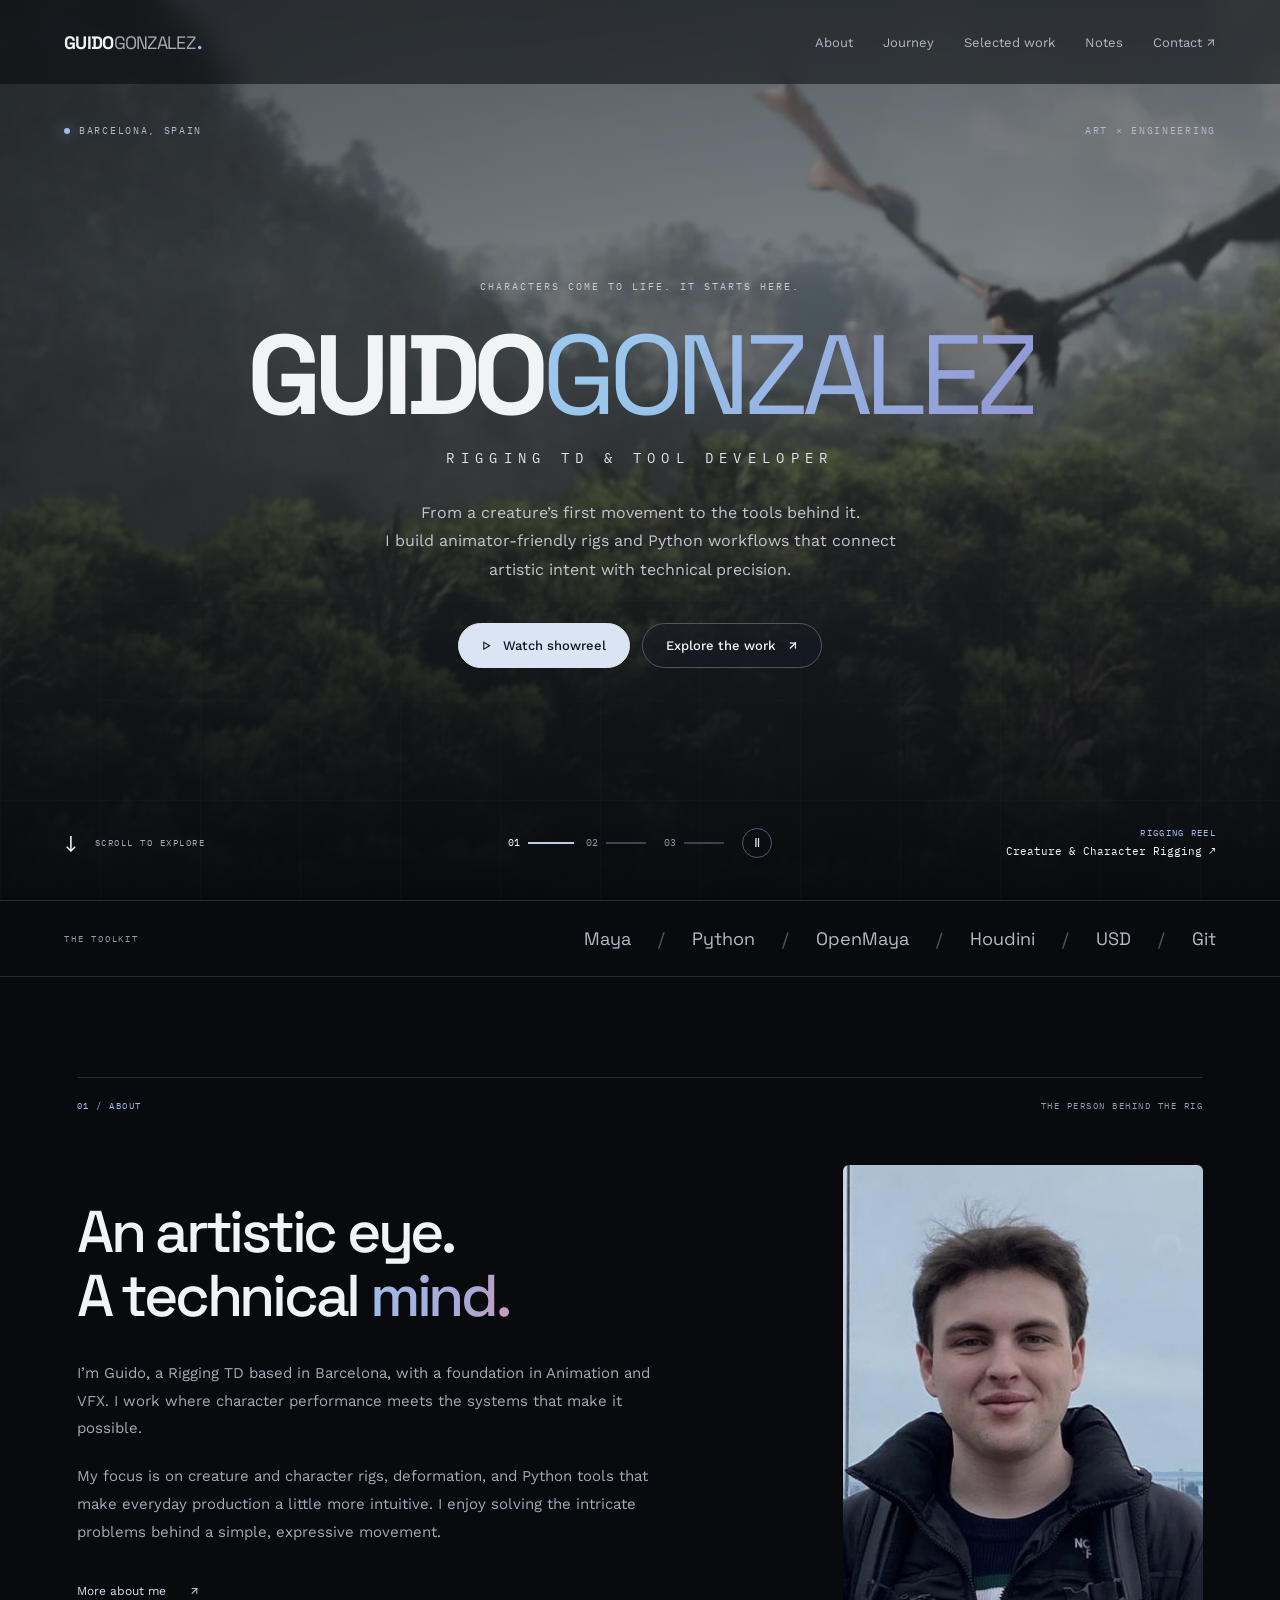
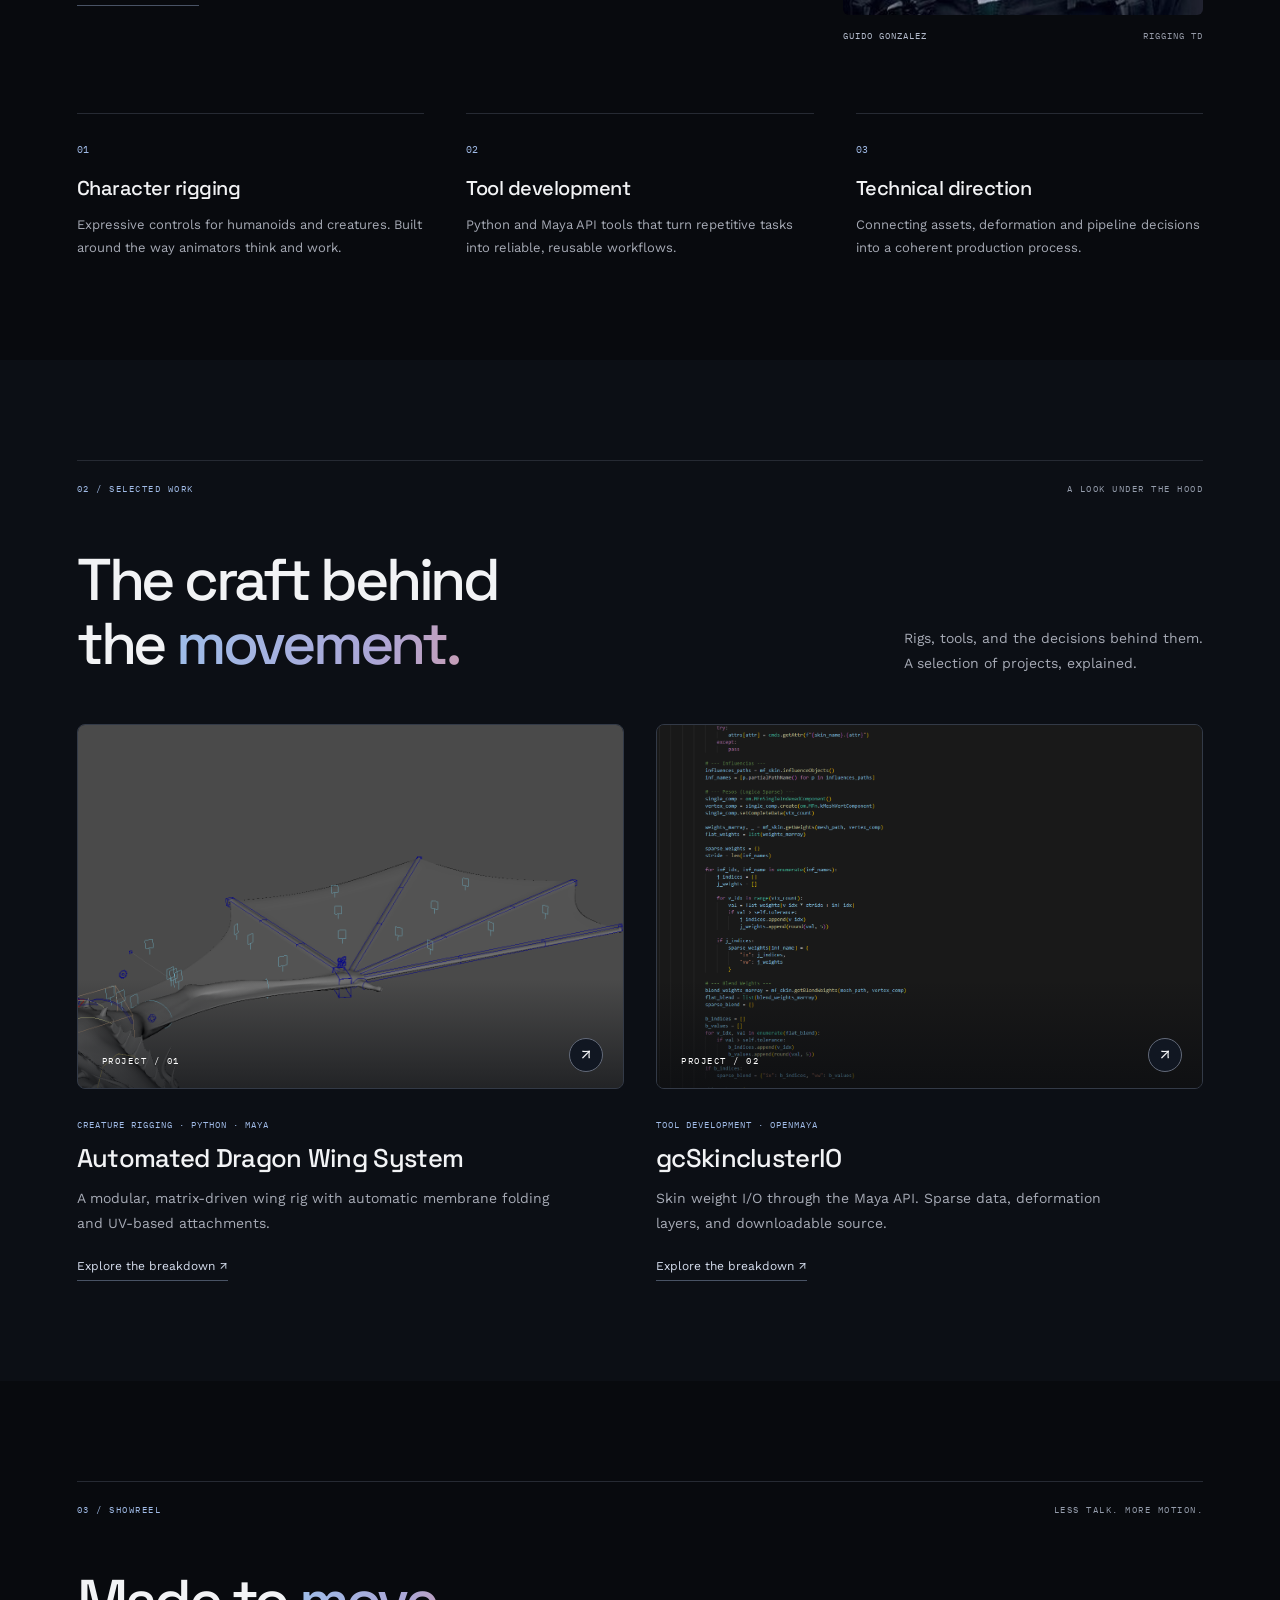
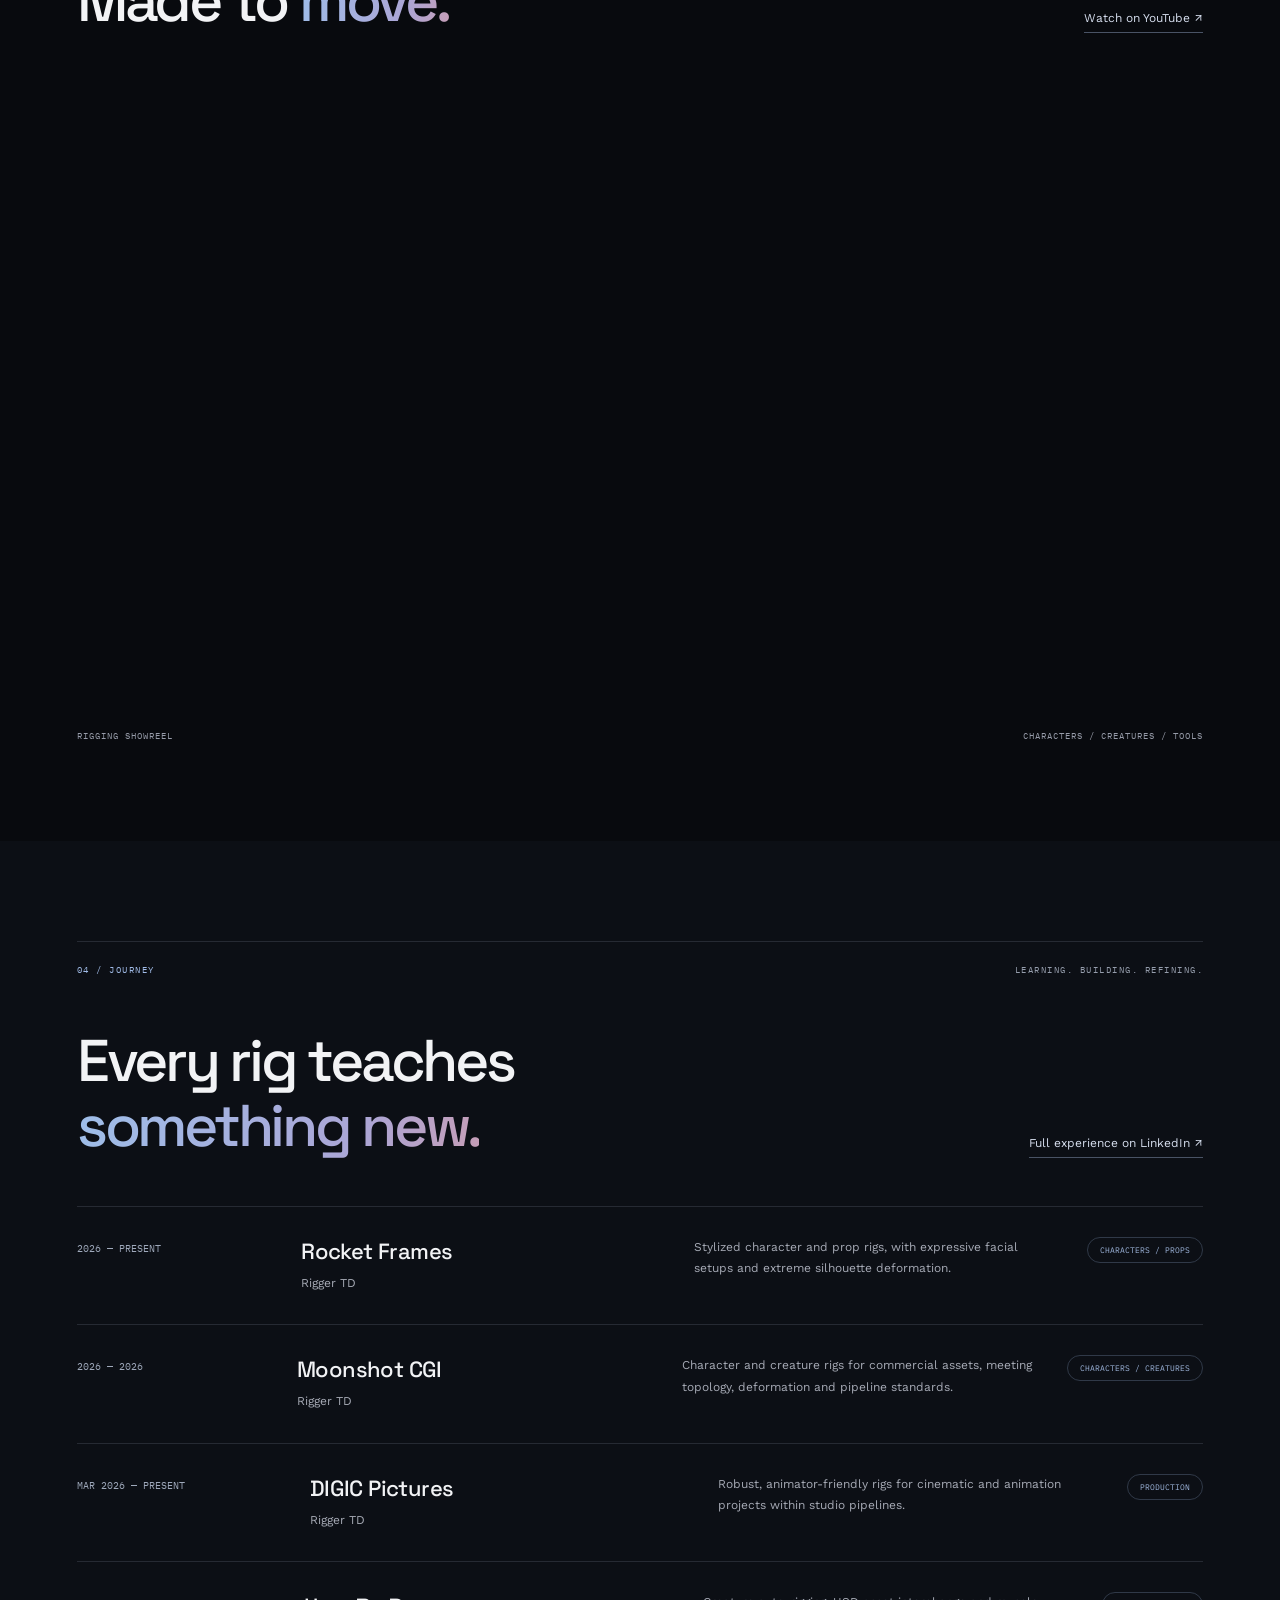
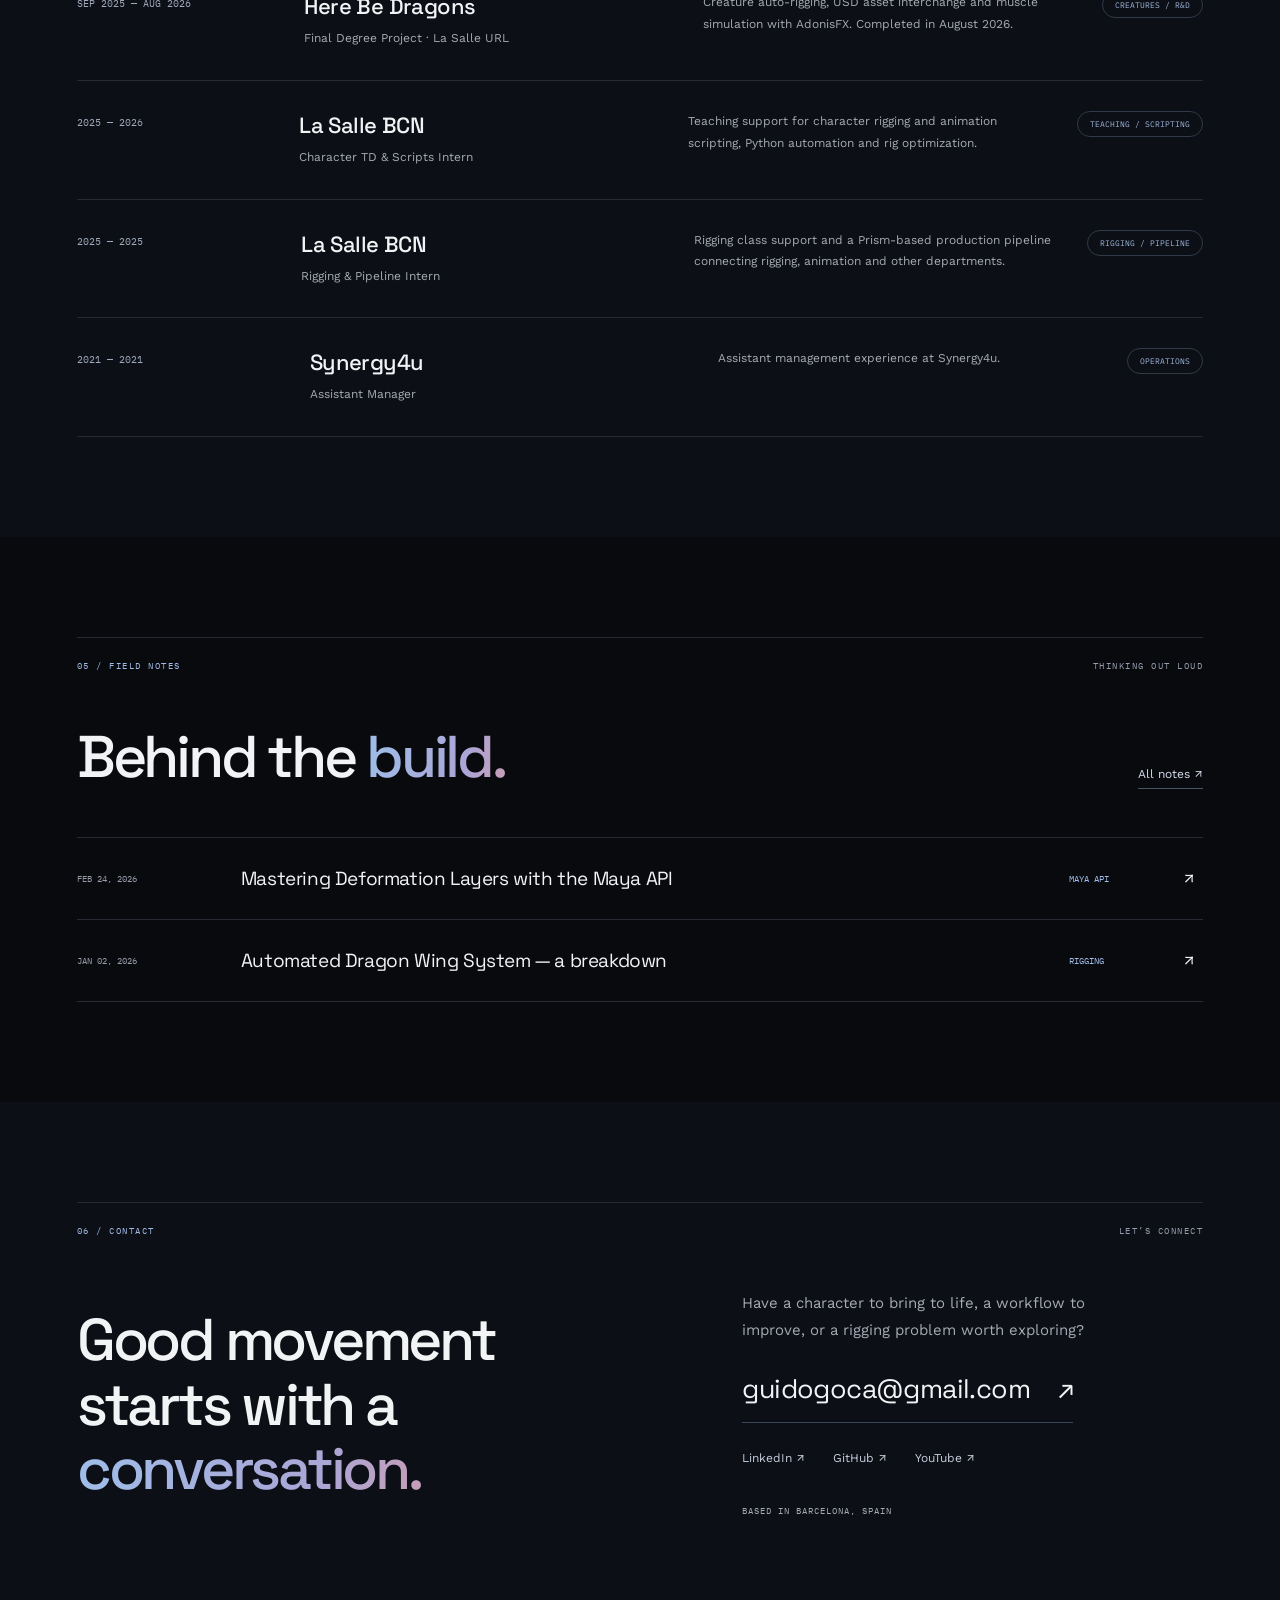
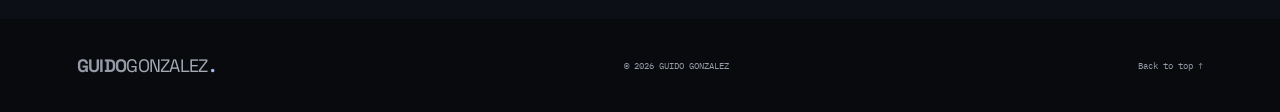
==== commit 9ceb7e16: "Rename hero reel credit to Creature & Character Rigging" ====
--- a/index.html
+++ b/index.html
@@ -42,7 +42,7 @@
 <div class="hero-bottomline">
 <a class="scroll-cue" href="#about"><span aria-hidden="true">↓</span> SCROLL TO EXPLORE</a>
 <div class="scene-controls" role="group" aria-label="Featured background"><button type="button" aria-label="Show Here Be Dragons reel frame" aria-pressed="true" data-slide="0">01<span></span></button><button type="button" aria-label="Show Out Cold reel frame" aria-pressed="false" data-slide="1">02<span></span></button><button type="button" aria-label="Show Sprouts reel frame" aria-pressed="false" data-slide="2">03<span></span></button><button class="scene-autoplay" type="button" aria-label="Pause background rotation" aria-pressed="false" title="Pause background rotation" hidden>Ⅱ</button></div>
-<a class="scene-credit" href="https://www.youtube.com/watch?v=x8iOWTcs6yY&amp;t=5s" target="_blank" rel="noopener"><span id="scene-category">RIGGING &amp; ADONIS CFX / FROM THE REEL</span><span id="scene-title">Here Be Dragons ↗</span></a>
+<a class="scene-credit" href="https://www.youtube.com/watch?v=x8iOWTcs6yY&amp;t=5s" target="_blank" rel="noopener"><span id="scene-category">RIGGING REEL</span><span id="scene-title">Creature &amp; Character Rigging ↗</span></a>
 </div>
 </header>
 <div class="tool-strip" aria-label="Tools and disciplines"><span>THE TOOLKIT</span><p>Maya <i>/</i> Python <i>/</i> OpenMaya <i>/</i> Houdini <i>/</i> USD <i>/</i> Git</p></div>
--- a/css/style.css
+++ b/css/style.css
@@ -358,13 +358,17 @@
 .scroll-cue { display: inline-flex; align-items: center; gap: 15px; font-size: 9px; letter-spacing: 1.5px; color: #a6aab5; }
 .scroll-cue > span { font-size: 23px; color: #f2f3f5; }
 .scene-controls { display: flex; gap: 18px; }
+@media (min-width: 701px) {
+  .hero-bottomline { position: relative; }
+  .hero-bottomline > .scene-controls { position: absolute; left: 50%; transform: translateX(-50%); }
+}
 .scene-controls button { border: 0; background: none; padding: 12px 0; color: #9299a7; display: flex; gap: 8px; align-items: center; font: inherit; font-size: 10px; cursor: pointer; }
 .scene-controls button span { width: 40px; height: 2px; background: #3d4451; transition: background .2s; }
 .scene-controls button[aria-pressed="true"] { color: #fff; }
 .scene-controls button[aria-pressed="true"] span { background: #b9cbe9; }
 .scene-controls .scene-autoplay { align-self: center; display: grid; place-items: center; width: 30px; height: 30px; padding: 0; border: 1px solid #505b6d; border-radius: 50%; font-size: 13px; color: #dce6f5; }
 .scene-controls .scene-autoplay:hover { background: #28344a; }
-.scene-credit { text-align: right; font-size: 11px; line-height: 1.9; }
+.scene-credit { margin-left: auto; flex-shrink: 0; text-align: right; font-size: 11px; line-height: 1.9; }
 .scene-credit > span { display: block; }
 .scene-credit > span:first-child { color: #a4bce5; font-size: 9px; letter-spacing: 1.3px; }
 .scene-credit:hover { color: var(--blue); }
@@ -461,10 +465,10 @@
   .pill-button { font-size: 11px; padding: 13px 16px; gap: 8px; }
   .hero-bottomline { flex-wrap: wrap; }
   .scroll-cue { font-size: 8px; letter-spacing: .7px; gap: 8px; }
-  .scene-credit { width: 100%; text-align: left; font-size: 10px; margin-top: 12px; }
+  .scene-credit { width: 100%; margin-left: 0; text-align: right; font-size: 10px; margin-top: 12px; }
   .scene-credit > span { display: inline; }
   .scene-credit > span:first-child { display: block; font-size: 8px; }
-  .scene-controls { gap: 12px; }
+  .scene-controls { gap: 12px; margin-left: auto; margin-right: auto; }
   .scene-controls button span { width: 26px; }
   .hero-scene img { object-position: 65% center; }
   .sprouts-scene img { object-position: 50% center; }
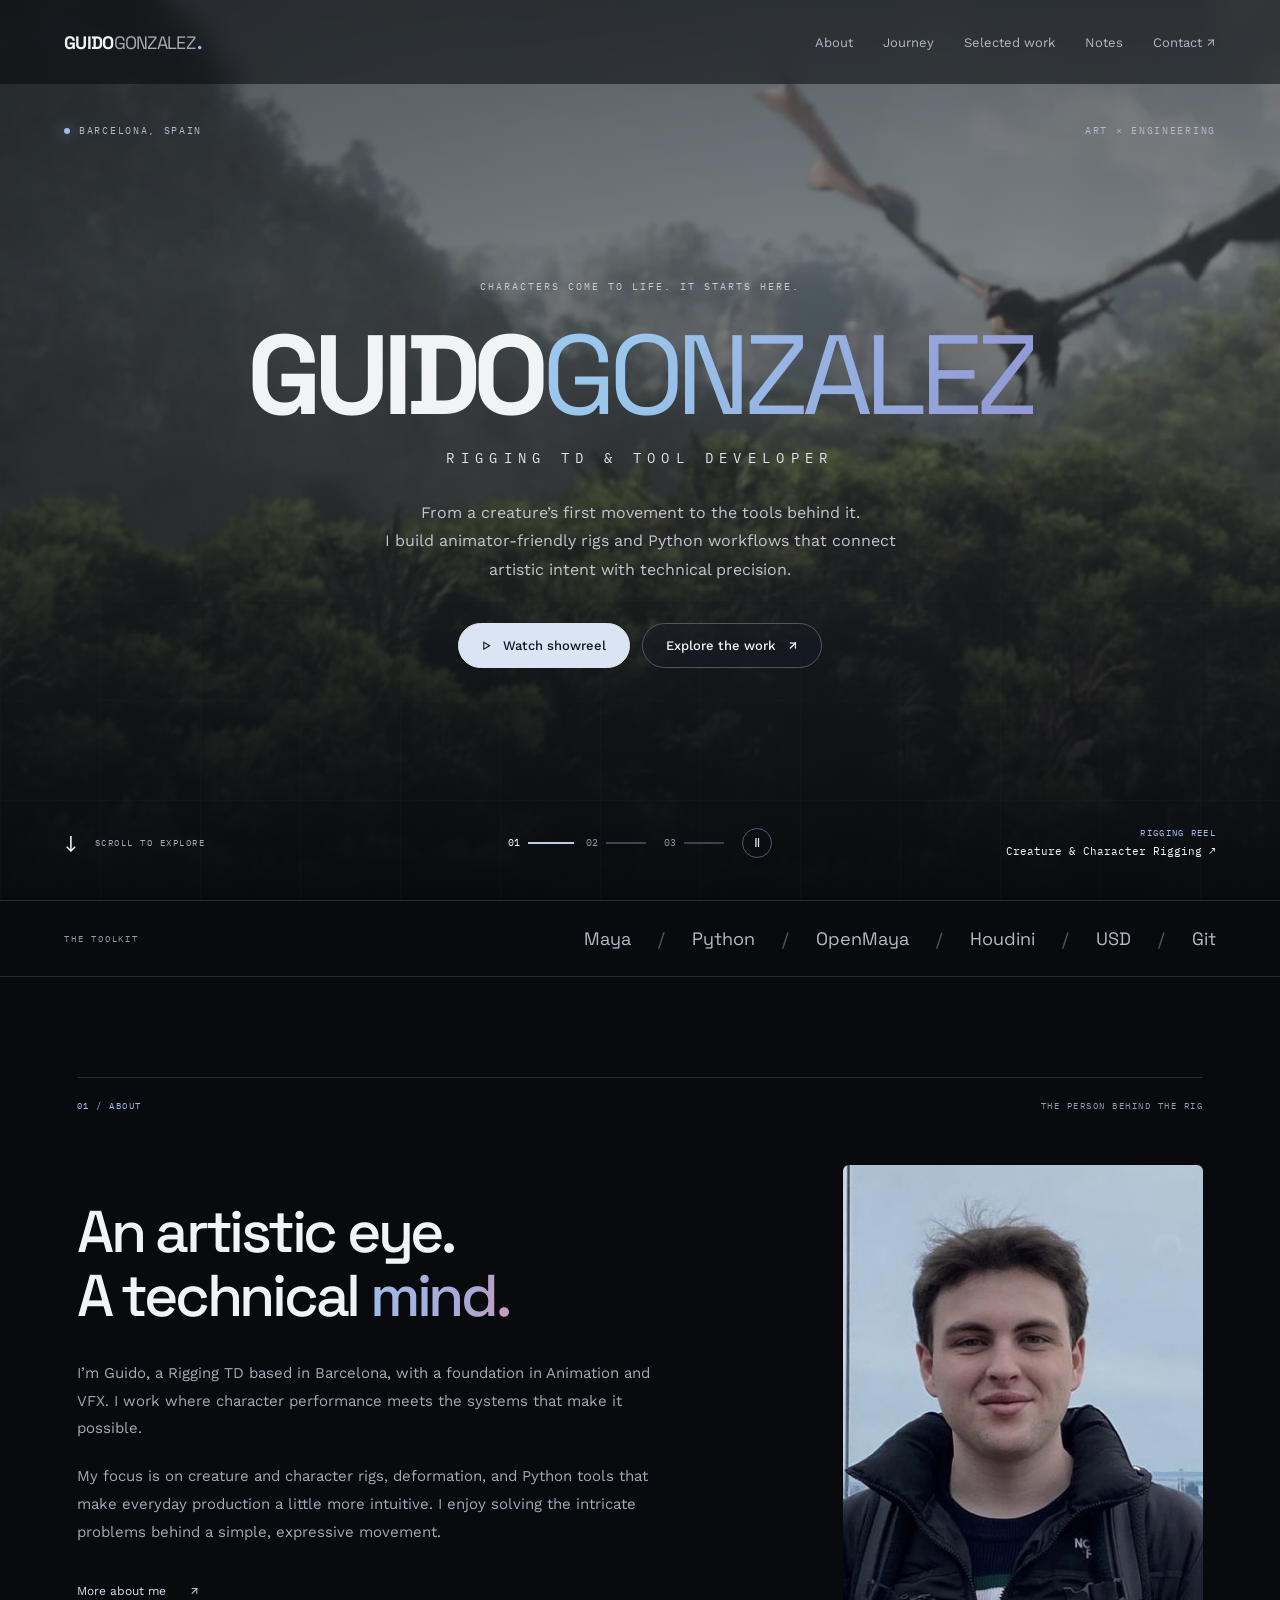
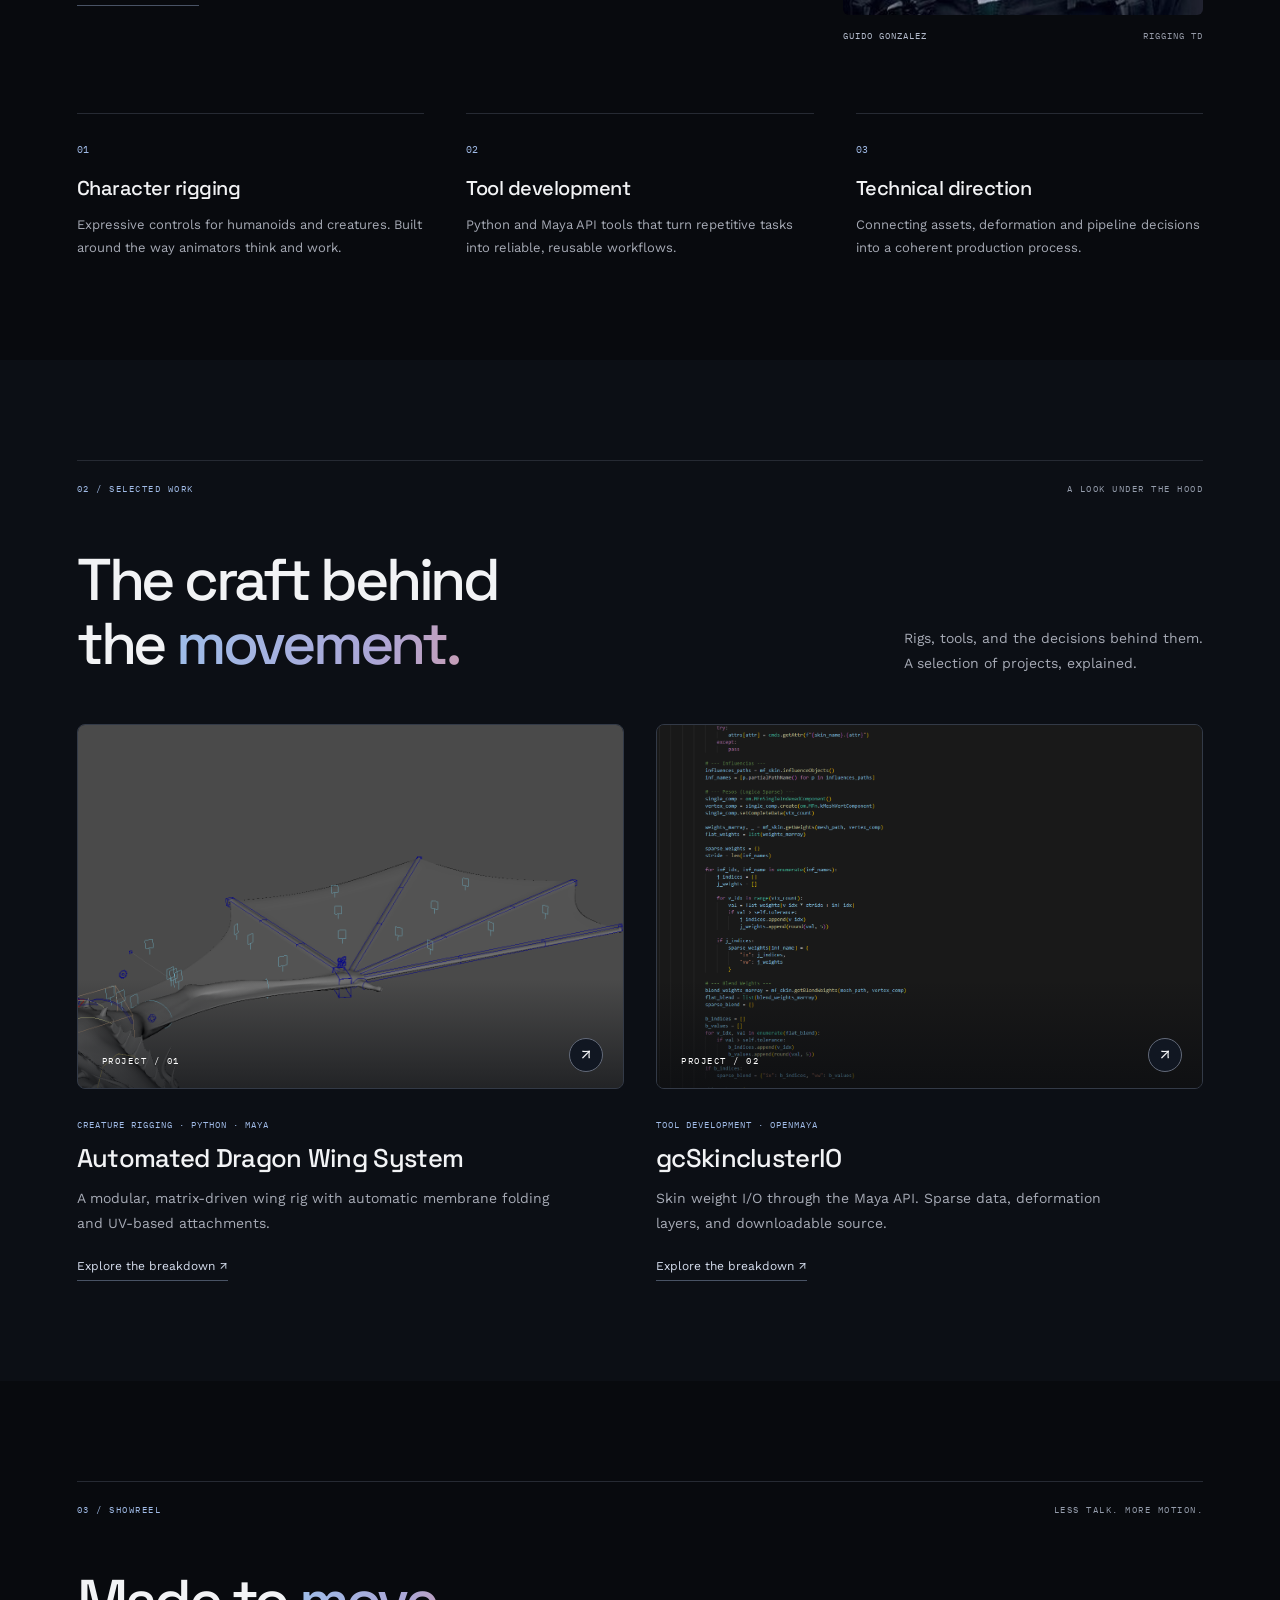
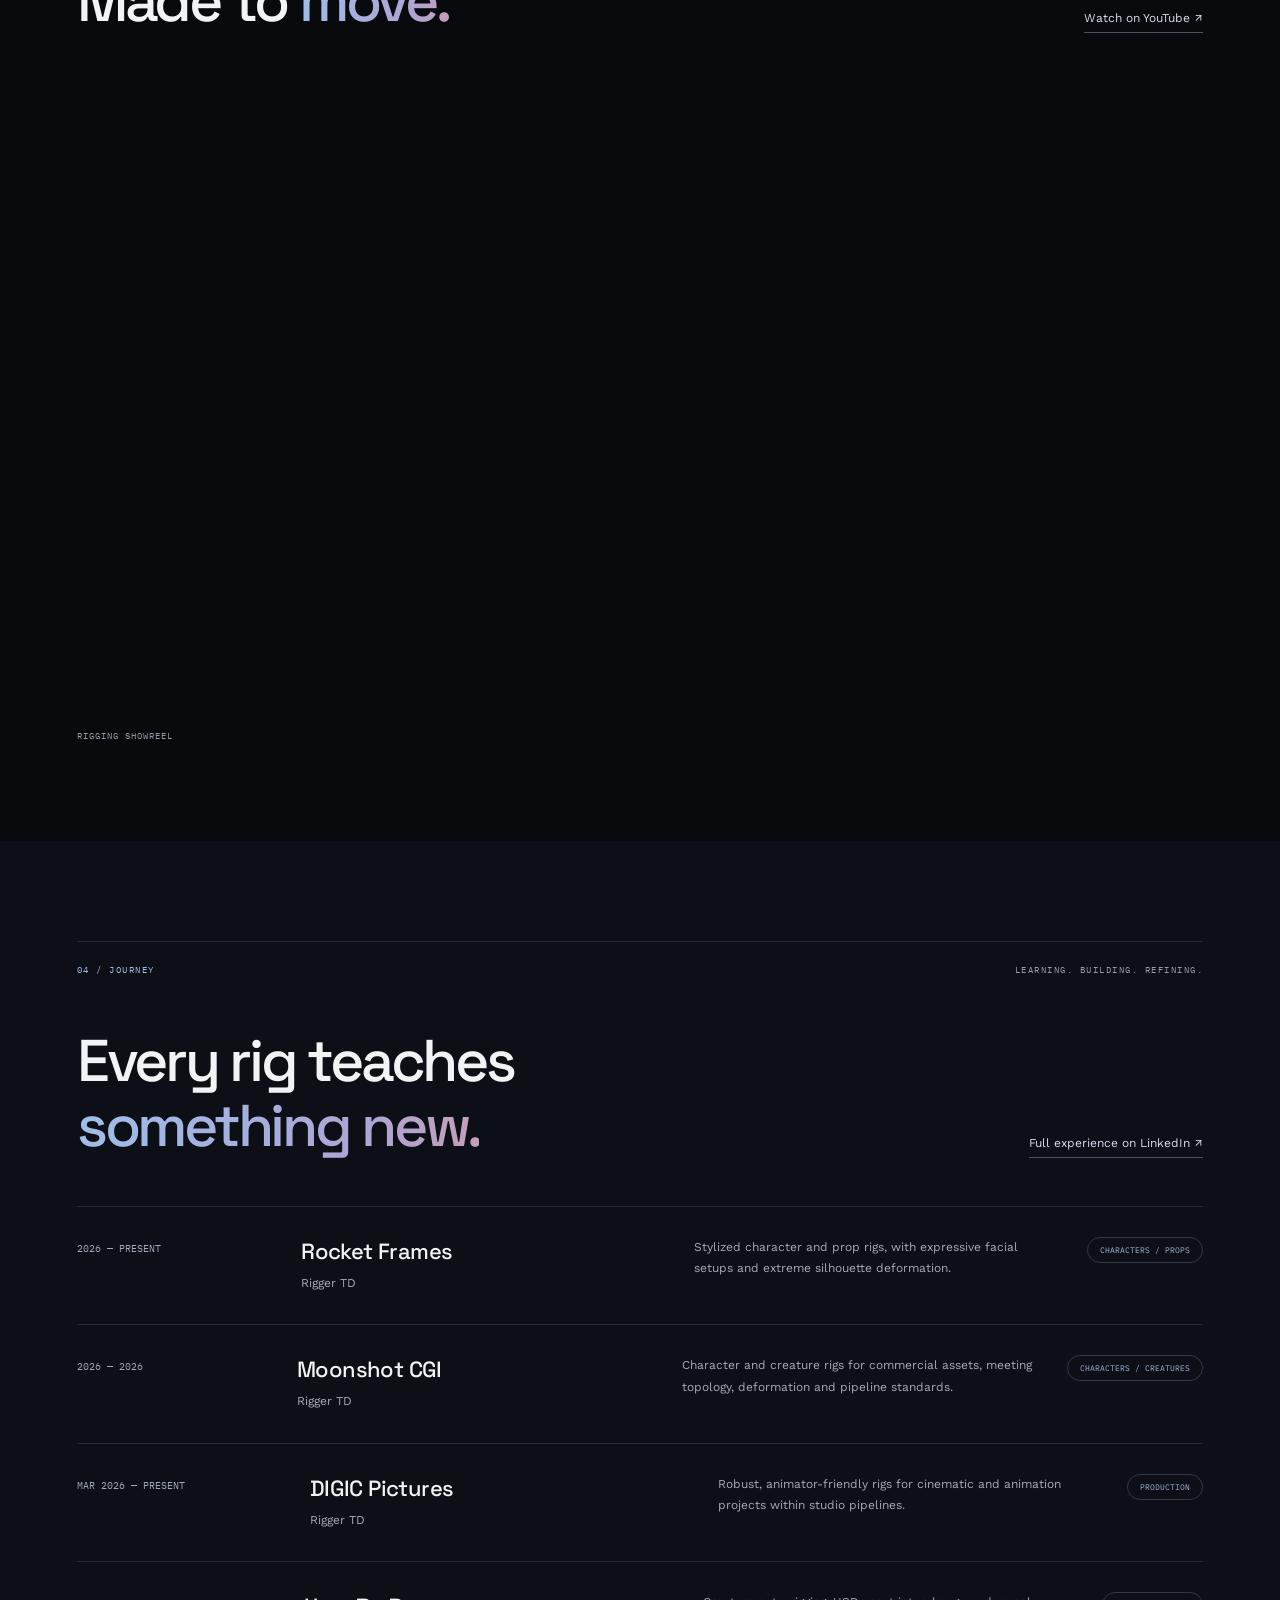
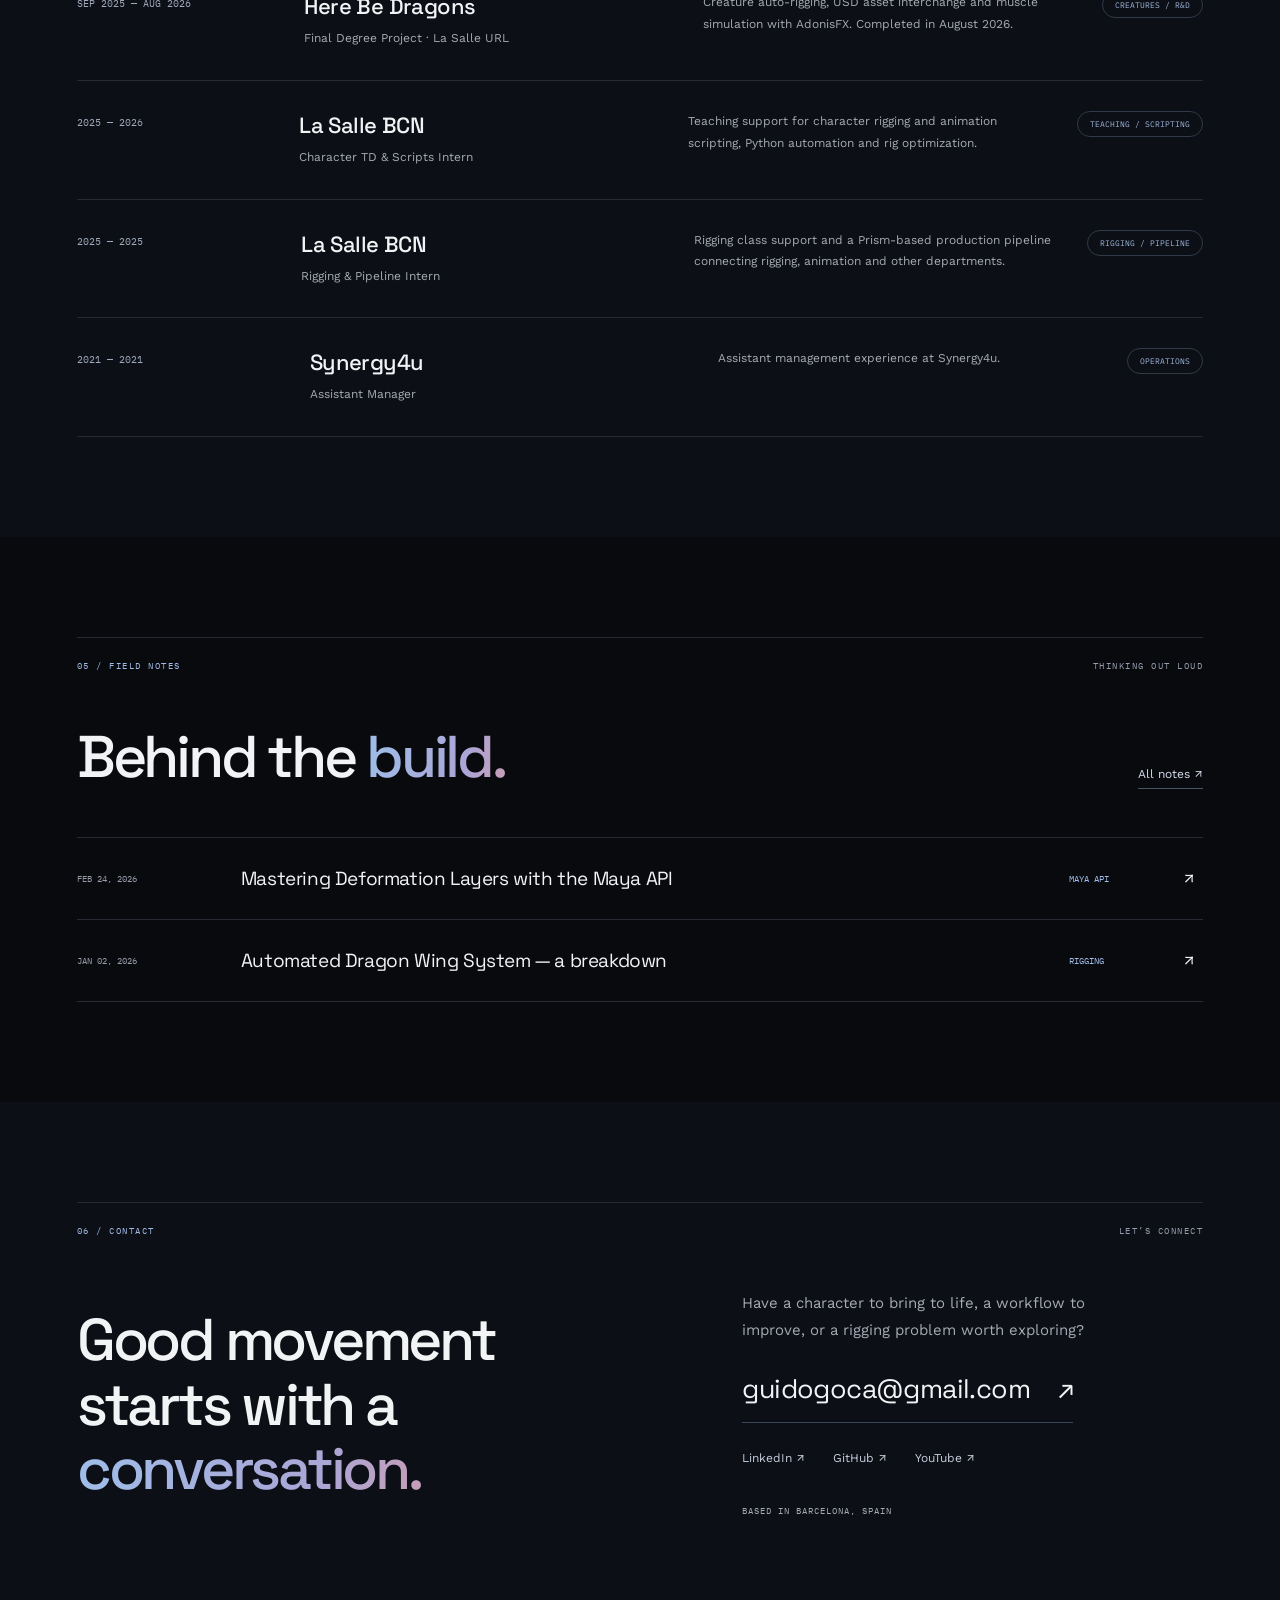
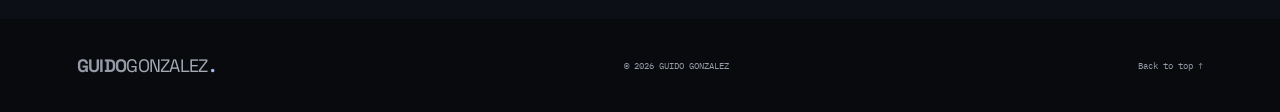
==== commit 16fcc04f: "Simplify reel caption to Rigging Showreel" ====
--- a/index.html
+++ b/index.html
@@ -70,7 +70,7 @@
 <div class="section-label"><span>03 / SHOWREEL</span><span>LESS TALK. MORE MOTION.</span></div>
 <div class="section-heading reveal"><h2 id="reel-title">Made to <span class="gradient-text">move.</span></h2><a class="text-link" href="https://youtu.be/x8iOWTcs6yY" target="_blank" rel="noopener">Watch on YouTube ↗</a></div>
 <div class="reel reveal"><iframe loading="lazy" src="https://www.youtube-nocookie.com/embed/x8iOWTcs6yY" title="Guido Gonzalez rigging showreel" allow="accelerometer; autoplay; clipboard-write; encrypted-media; gyroscope; picture-in-picture; web-share" allowfullscreen></iframe></div>
-<p class="reel-caption">RIGGING SHOWREEL <span>CHARACTERS / CREATURES / TOOLS</span></p>
+<p class="reel-caption">RIGGING SHOWREEL</p>
 </section>
 <section class="portfolio-section journey-section" id="journey" aria-labelledby="journey-title">
 <div class="section-label"><span>04 / JOURNEY</span><span>LEARNING. BUILDING. REFINING.</span></div>
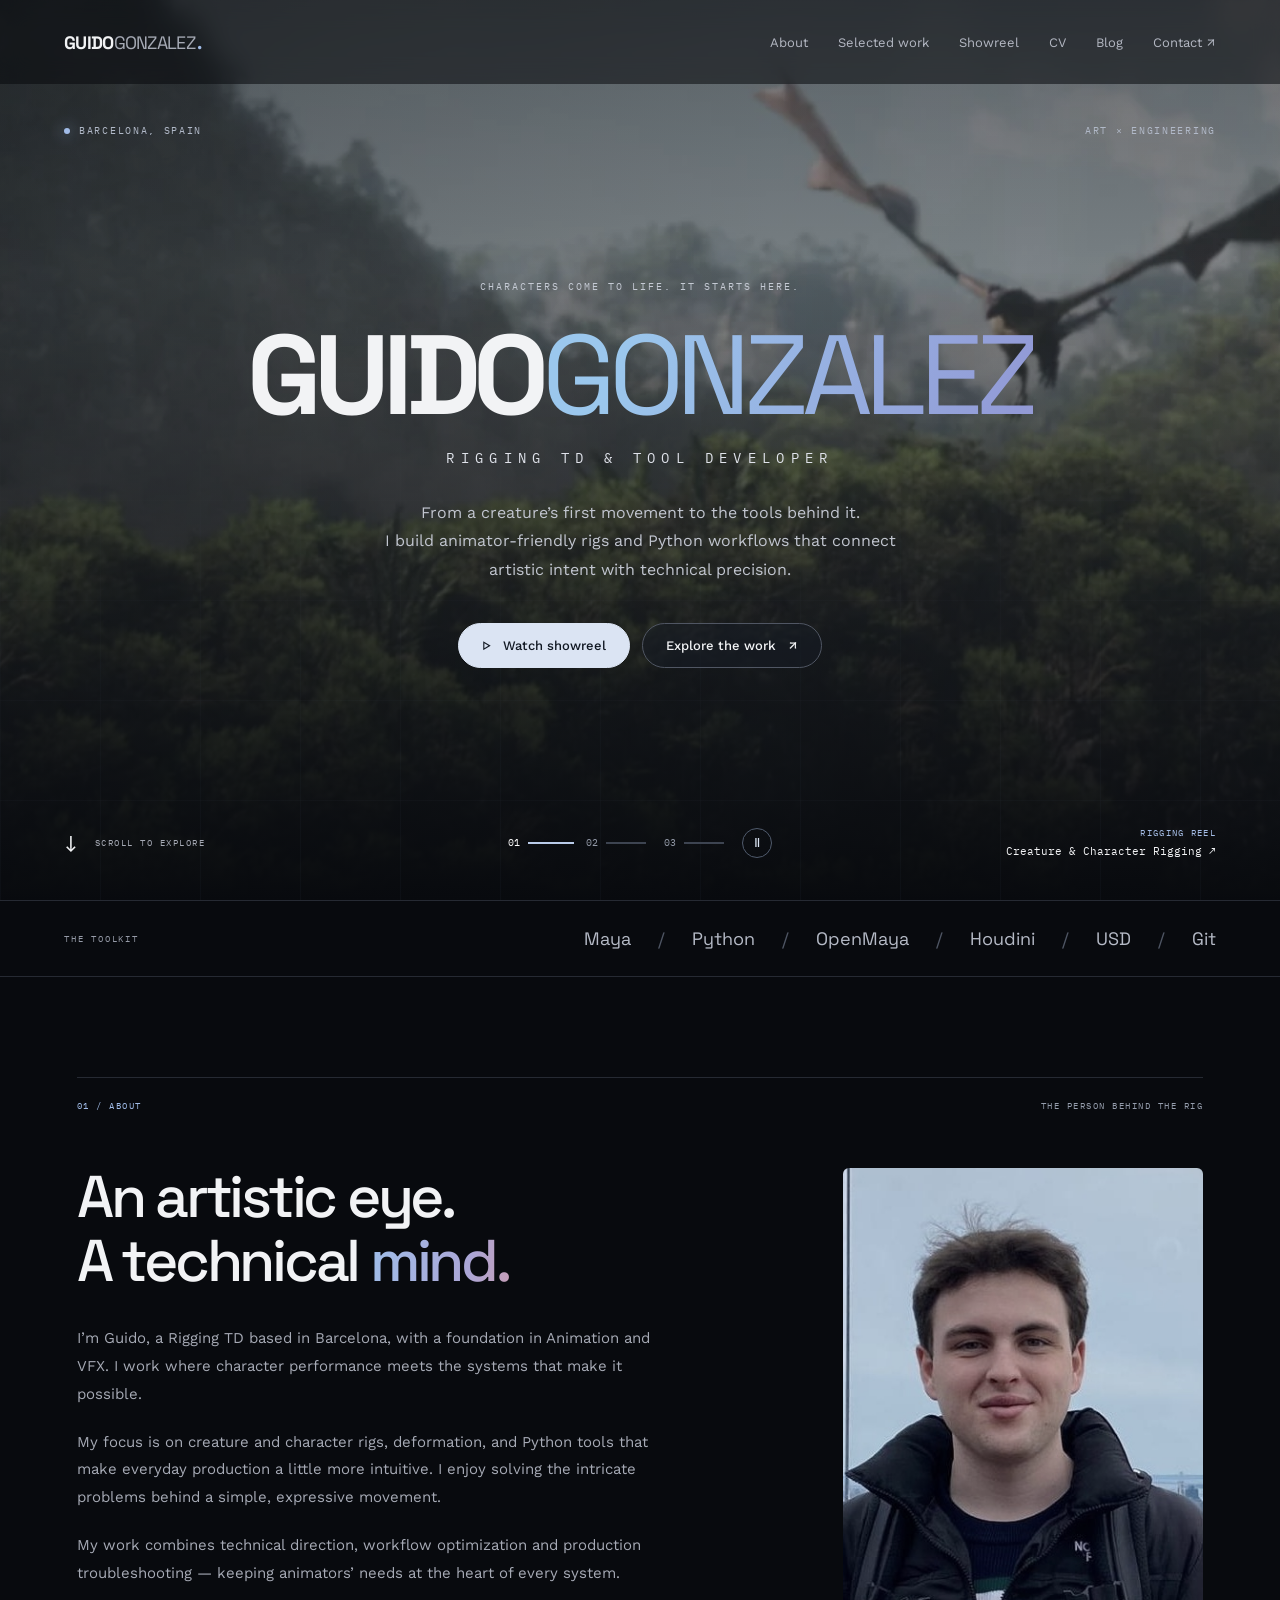
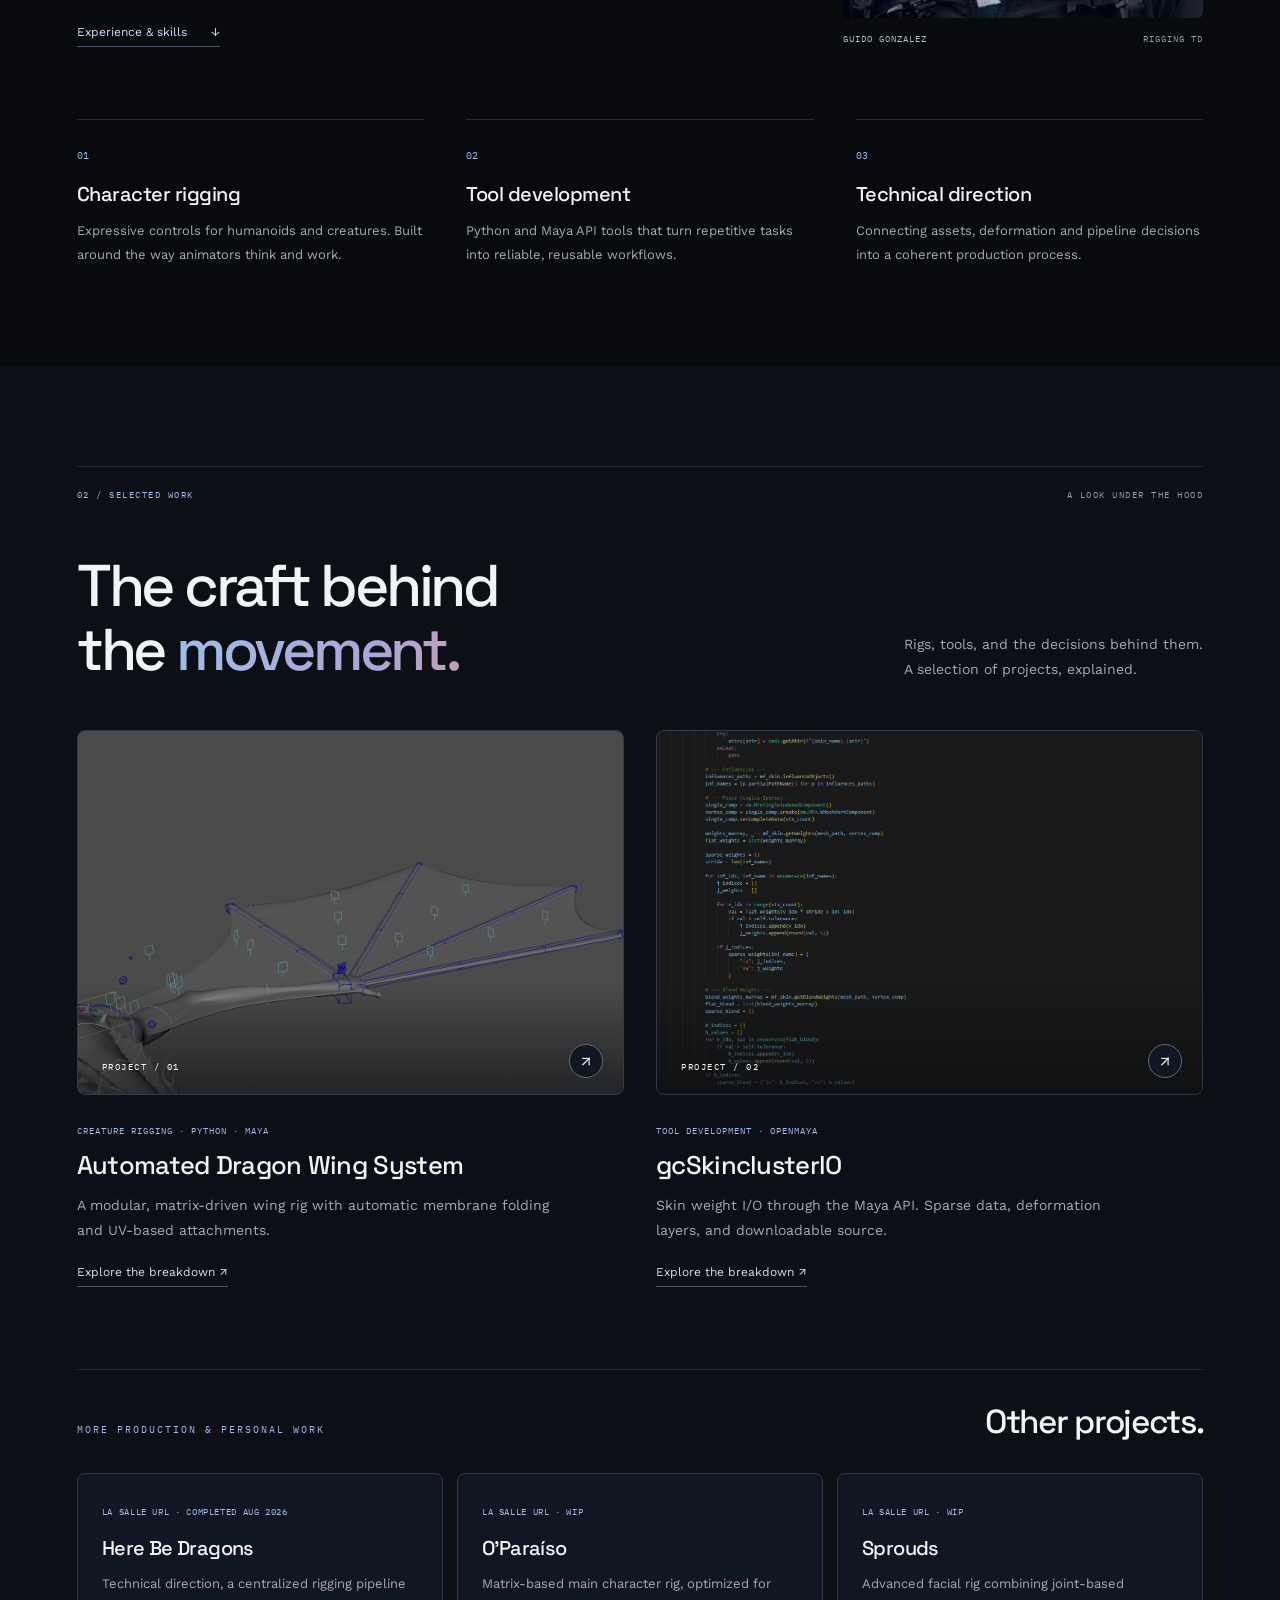
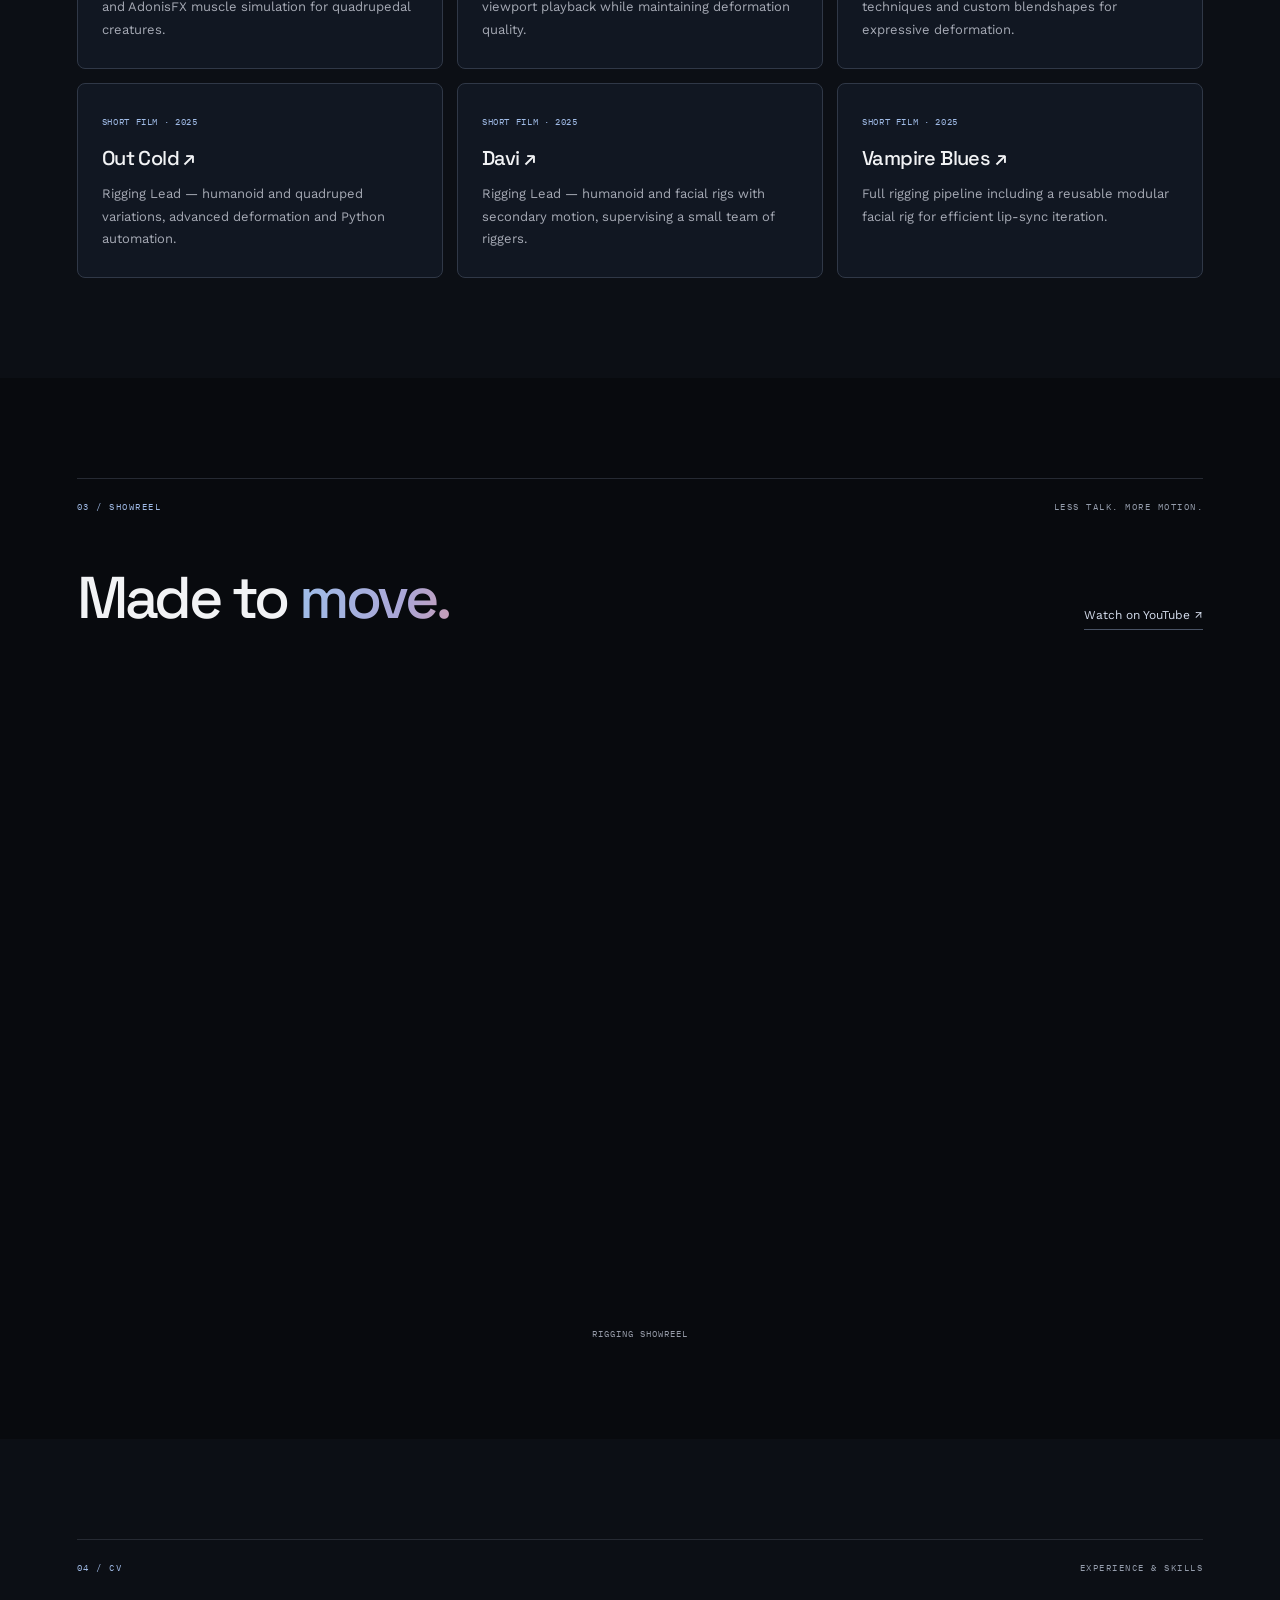
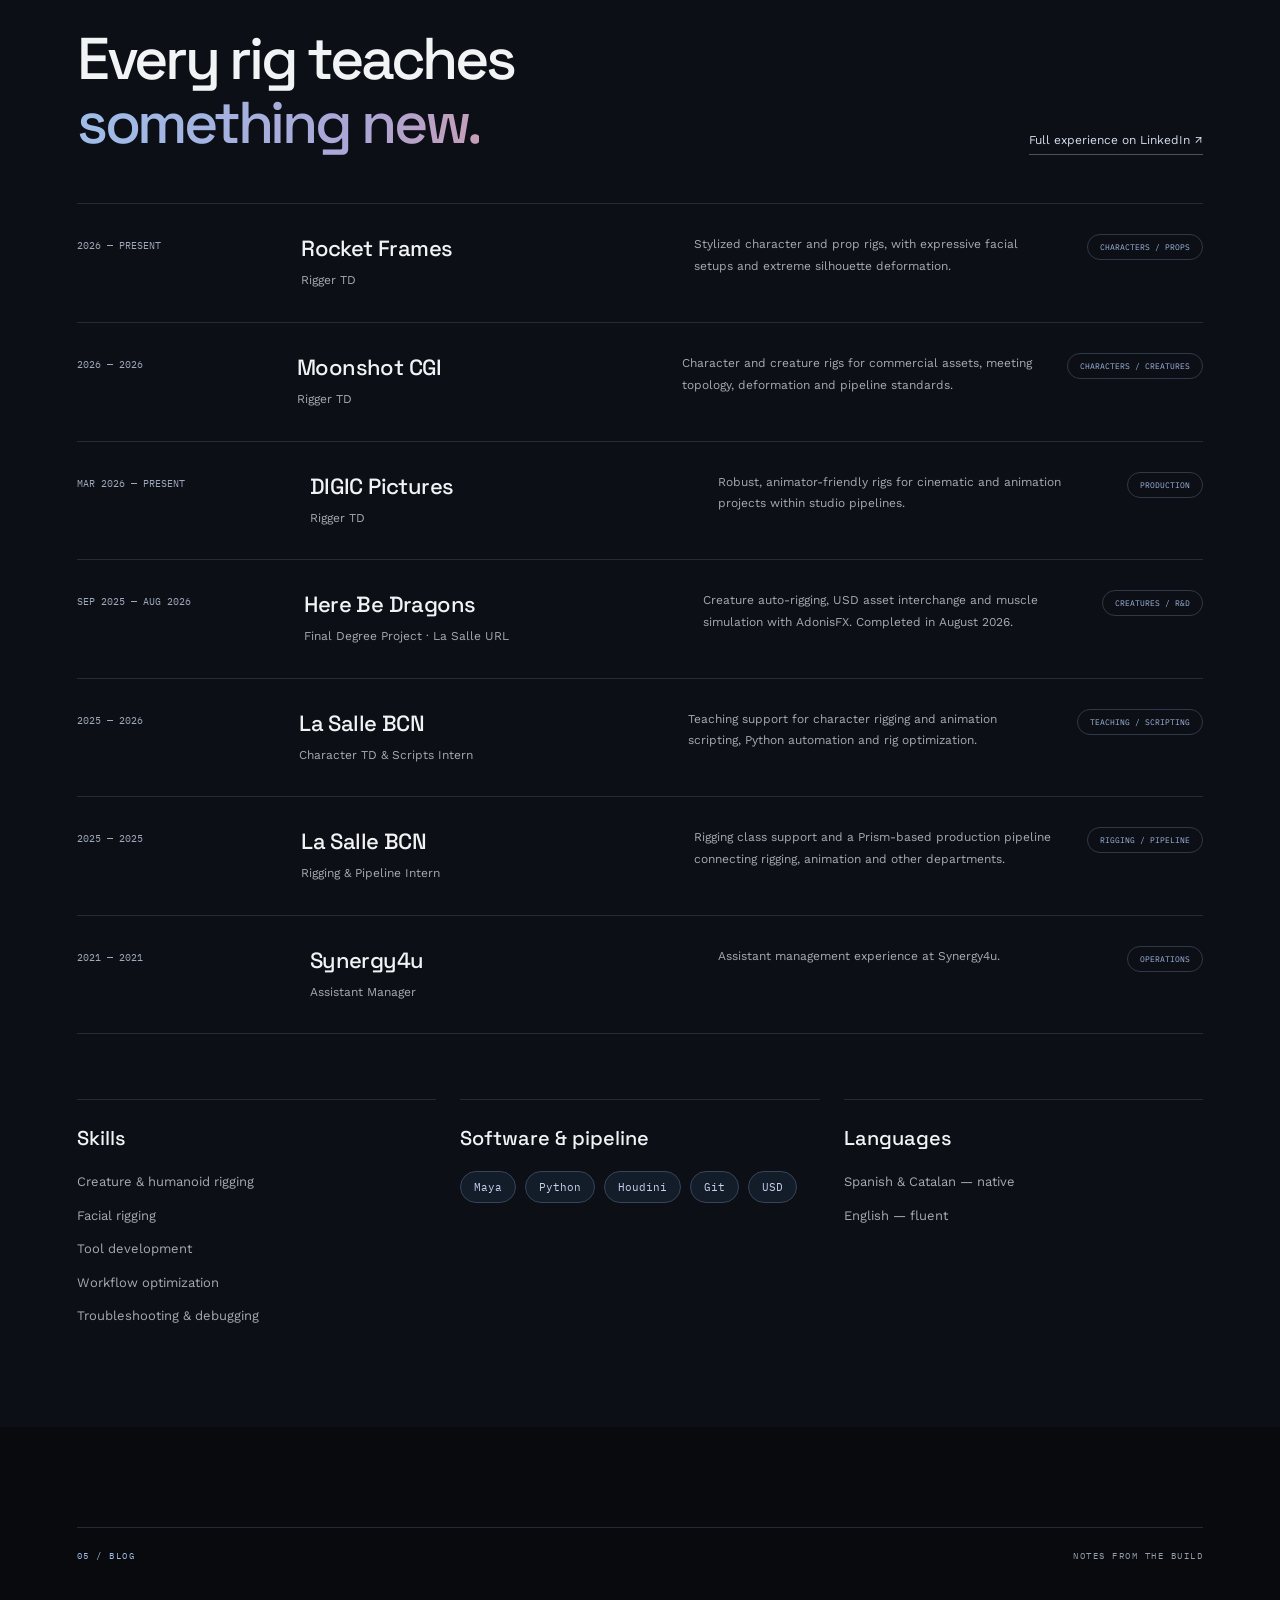
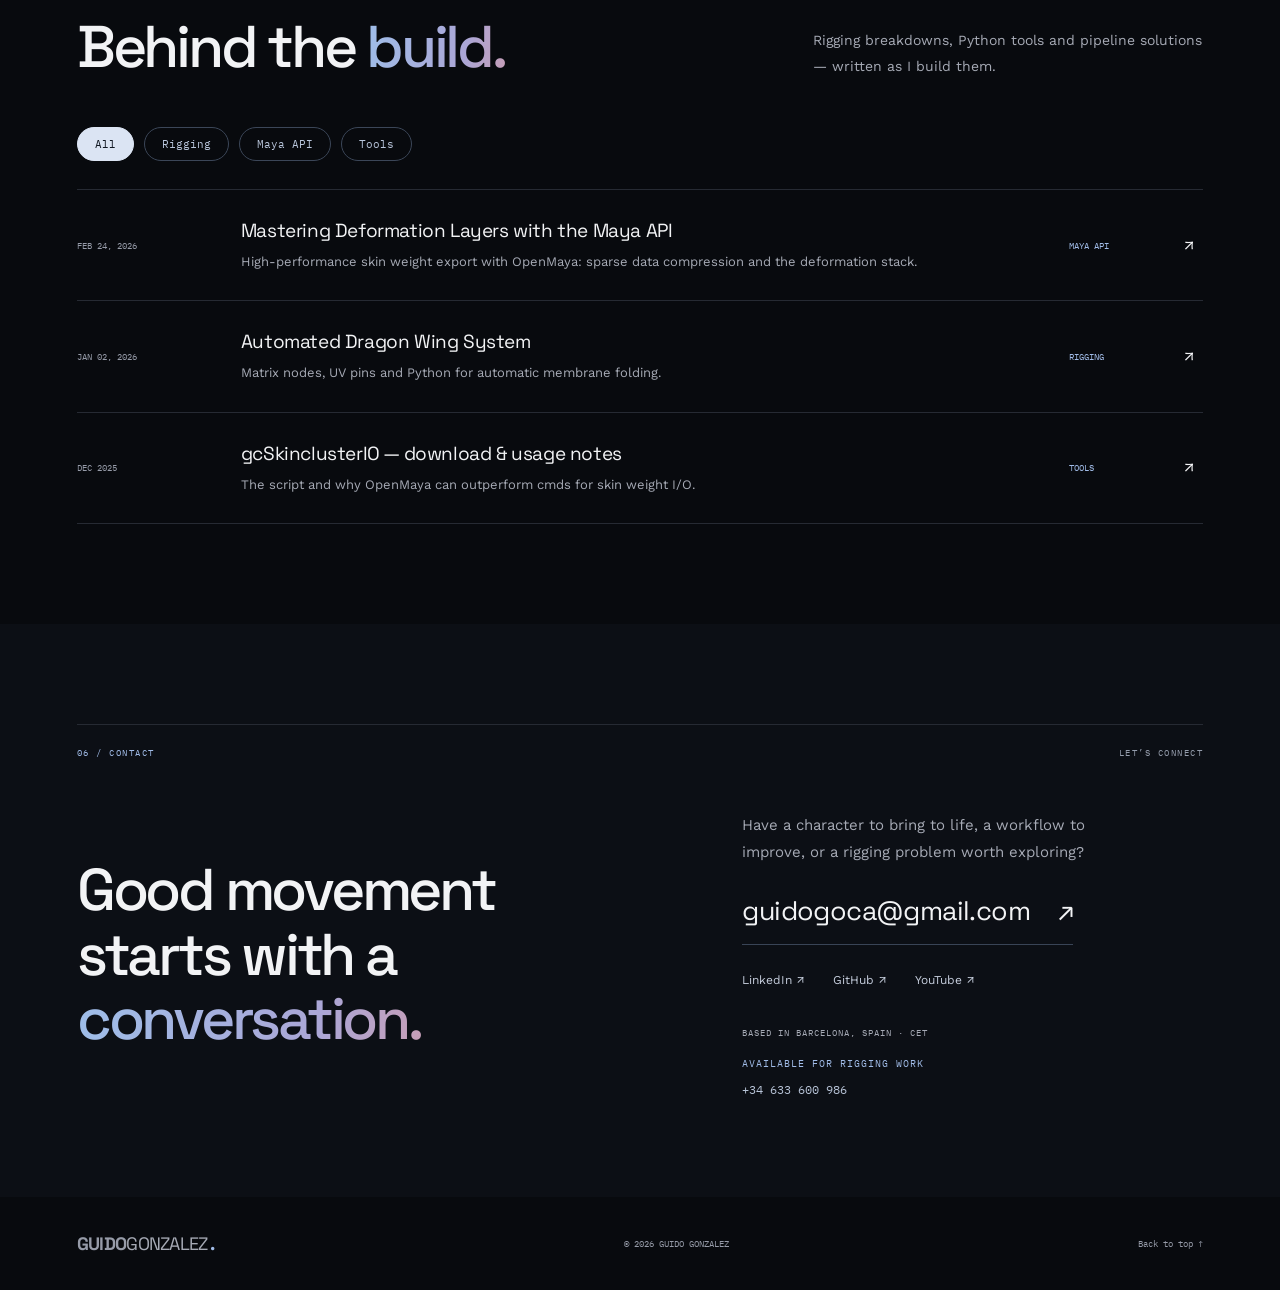
==== commit f450fc3a: "Consolidate CV, blog, about and contact into single-page portfolio" ====
--- a/index.html
+++ b/index.html
@@ -9,7 +9,8 @@
 <meta property="og:title" content="Guido Gonzalez — Rigging TD &amp; Tool Developer">
 <meta property="og:description" content="The craft behind the movement. Creature rigs, Python tools and technical breakdowns.">
 <meta property="og:type" content="website">
-<meta property="og:image" content="https://guidogonzalezc.github.io/assets/reel/here-be-dragons.webp">
+<meta property="og:image" content="https://guidogonzalez.cat/assets/reel/here-be-dragons.webp">
+<link rel="canonical" href="https://guidogonzalez.cat/">
 <link rel="icon" href="assets/favicon.svg" type="image/svg+xml">
 <link rel="preconnect" href="https://fonts.googleapis.com">
 <link rel="preconnect" href="https://fonts.gstatic.com" crossorigin>
@@ -21,7 +22,7 @@
 <a class="skip-link" href="#main">Skip to content</a>
 <nav class="nav home-nav" aria-label="Main navigation">
 <a class="nav-logo" href="index.html" aria-label="Guido Gonzalez, home">GUIDO<span>GONZALEZ</span><span class="logo-dot">.</span></a>
-<div class="nav-links" id="navigation"><a href="#about">About</a><a href="#journey">Journey</a><a href="#work">Selected work</a><a href="blog.html">Notes</a><a href="#contact">Contact ↗</a></div>
+<div class="nav-links" id="navigation"><a href="#about">About</a><a href="#work">Selected work</a><a href="#reel">Showreel</a><a href="#cv">CV</a><a href="#blog">Blog</a><a href="#contact">Contact ↗</a></div>
 </nav>
 <main id="main">
 <header class="cinema-hero" aria-labelledby="hero-title">
@@ -49,7 +50,7 @@
 <section class="portfolio-section about-section" id="about" aria-labelledby="about-title">
 <div class="section-label"><span>01 / ABOUT</span><span>THE PERSON BEHIND THE RIG</span></div>
 <div class="about-layout">
-<div class="about-copy reveal"><h2 id="about-title">An artistic eye.<br>A technical <span class="gradient-text">mind.</span></h2><p>I’m Guido, a Rigging TD based in Barcelona, with a foundation in Animation and VFX. I work where character performance meets the systems that make it possible.</p><p>My focus is on creature and character rigs, deformation, and Python tools that make everyday production a little more intuitive. I enjoy solving the intricate problems behind a simple, expressive movement.</p><a class="text-link" href="about.html">More about me <span aria-hidden="true">↗</span></a></div>
+<div class="about-copy reveal"><h2 id="about-title">An artistic eye.<br>A technical <span class="gradient-text">mind.</span></h2><p>I’m Guido, a Rigging TD based in Barcelona, with a foundation in Animation and VFX. I work where character performance meets the systems that make it possible.</p><p>My focus is on creature and character rigs, deformation, and Python tools that make everyday production a little more intuitive. I enjoy solving the intricate problems behind a simple, expressive movement.</p><p>My work combines technical direction, workflow optimization and production troubleshooting — keeping animators’ needs at the heart of every system.</p><a class="text-link" href="#cv">Experience &amp; skills <span aria-hidden="true">↓</span></a></div>
 <figure class="portrait-wrap reveal"><img src="assets/guido.jpeg" alt="Guido Gonzalez" loading="lazy" width="500" height="620"><figcaption>GUIDO GONZALEZ <span>RIGGING TD</span></figcaption></figure>
 </div>
 <div class="discipline-grid">
@@ -65,6 +66,16 @@
 <a class="project-card reveal" href="posts/dragon_wings.html"><div class="project-image wing-image"><img src="assets/wings_image.png" alt="Dragon wing membrane and rig controls in Maya" loading="lazy" width="1408" height="852"><span class="project-index">PROJECT / 01</span><span class="project-arrow" aria-hidden="true">↗</span></div><div class="project-info"><p class="eyebrow">CREATURE RIGGING · PYTHON · MAYA</p><h3>Automated Dragon Wing System</h3><p>A modular, matrix-driven wing rig with automatic membrane folding and UV-based attachments.</p><span class="text-link">Explore the breakdown ↗</span></div></a>
 <a class="project-card reveal" href="posts/maya-deformation-layers-api.html"><div class="project-image tool-image"><img src="assets/skinclusterio.png" alt="Python source for the gcSkinclusterIO skin weight tool" loading="lazy" width="1460" height="1248"><span class="project-index">PROJECT / 02</span><span class="project-arrow" aria-hidden="true">↗</span></div><div class="project-info"><p class="eyebrow">TOOL DEVELOPMENT · OPENMAYA</p><h3>gcSkinclusterIO</h3><p>Skin weight I/O through the Maya API. Sparse data, deformation layers, and downloadable source.</p><span class="text-link">Explore the breakdown ↗</span></div></a>
 </div>
+<div class="more-projects reveal" aria-labelledby="more-projects-title">
+<div class="more-projects-heading"><span class="eyebrow">MORE PRODUCTION &amp; PERSONAL WORK</span><h3 id="more-projects-title">Other projects.</h3></div>
+<div class="more-projects-grid">
+<article class="more-project-card"><span class="eyebrow">LA SALLE URL · COMPLETED AUG 2026</span><h4>Here Be Dragons</h4><p>Technical direction, a centralized rigging pipeline and AdonisFX muscle simulation for quadrupedal creatures.</p></article>
+<article class="more-project-card"><span class="eyebrow">LA SALLE URL · WIP</span><h4>O’Paraíso</h4><p>Matrix-based main character rig, optimized for viewport playback while maintaining deformation quality.</p></article>
+<article class="more-project-card"><span class="eyebrow">LA SALLE URL · WIP</span><h4>Sprouds</h4><p>Advanced facial rig combining joint-based techniques and custom blendshapes for expressive deformation.</p></article>
+<a class="more-project-card" href="https://youtu.be/YUHB5XICiPk" target="_blank" rel="noopener"><span class="eyebrow">SHORT FILM · 2025</span><h4>Out Cold ↗</h4><p>Rigging Lead — humanoid and quadruped variations, advanced deformation and Python automation.</p></a>
+<a class="more-project-card" href="https://youtu.be/22wtODfVFXw" target="_blank" rel="noopener"><span class="eyebrow">SHORT FILM · 2025</span><h4>Davi ↗</h4><p>Rigging Lead — humanoid and facial rigs with secondary motion, supervising a small team of riggers.</p></a>
+<a class="more-project-card" href="https://youtu.be/T3o028TpqZ8" target="_blank" rel="noopener"><span class="eyebrow">SHORT FILM · 2025</span><h4>Vampire Blues ↗</h4><p>Full rigging pipeline including a reusable modular facial rig for efficient lip-sync iteration.</p></a>
+</div></div>
 </section>
 <section class="portfolio-section reel-section" id="reel" aria-labelledby="reel-title">
 <div class="section-label"><span>03 / SHOWREEL</span><span>LESS TALK. MORE MOTION.</span></div>
@@ -72,8 +83,8 @@
 <div class="reel reveal"><iframe loading="lazy" src="https://www.youtube-nocookie.com/embed/x8iOWTcs6yY" title="Guido Gonzalez rigging showreel" allow="accelerometer; autoplay; clipboard-write; encrypted-media; gyroscope; picture-in-picture; web-share" allowfullscreen></iframe></div>
 <p class="reel-caption">RIGGING SHOWREEL</p>
 </section>
-<section class="portfolio-section journey-section" id="journey" aria-labelledby="journey-title">
-<div class="section-label"><span>04 / JOURNEY</span><span>LEARNING. BUILDING. REFINING.</span></div>
+<section class="portfolio-section journey-section cv-section" id="cv" aria-labelledby="journey-title"><span class="anchor-alias" id="journey" aria-hidden="true"></span>
+<div class="section-label"><span>04 / CV</span><span>EXPERIENCE &amp; SKILLS</span></div>
 <div class="section-heading reveal"><h2 id="journey-title">Every rig teaches<br><span class="gradient-text">something new.</span></h2><a class="text-link" href="https://www.linkedin.com/in/guidogonzalezc/" target="_blank" rel="noopener">Full experience on LinkedIn ↗</a></div>
 <div class="experience-list">
 <article class="experience-row reveal"><p class="experience-date">2026 — PRESENT</p><div><h3>Rocket Frames</h3><p>Rigger TD</p></div><p>Stylized character and prop rigs, with expressive facial setups and extreme silhouette deformation.</p><span class="experience-tag">CHARACTERS / PROPS</span></article>
@@ -84,16 +95,24 @@
 <article class="experience-row reveal"><p class="experience-date">2025 — 2025</p><div><h3>La Salle BCN</h3><p>Rigging &amp; Pipeline Intern</p></div><p>Rigging class support and a Prism-based production pipeline connecting rigging, animation and other departments.</p><span class="experience-tag">RIGGING / PIPELINE</span></article>
 <article class="experience-row reveal"><p class="experience-date">2021 — 2021</p><div><h3>Synergy4u</h3><p>Assistant Manager</p></div><p>Assistant management experience at Synergy4u.</p><span class="experience-tag">OPERATIONS</span></article>
 </div>
+<div class="cv-details">
+<div class="cv-detail reveal"><h3>Skills</h3><ul><li>Creature &amp; humanoid rigging</li><li>Facial rigging</li><li>Tool development</li><li>Workflow optimization</li><li>Troubleshooting &amp; debugging</li></ul></div>
+<div class="cv-detail reveal"><h3>Software &amp; pipeline</h3><div class="cv-tags"><span>Maya</span><span>Python</span><span>Houdini</span><span>Git</span><span>USD</span></div></div>
+<div class="cv-detail reveal"><h3>Languages</h3><ul><li>Spanish &amp; Catalan — native</li><li>English — fluent</li></ul></div>
+</div>
 </section>
-<section class="portfolio-section notes-section" aria-labelledby="notes-title">
-<div class="section-label"><span>05 / FIELD NOTES</span><span>THINKING OUT LOUD</span></div>
-<div class="section-heading reveal"><h2 id="notes-title">Behind the <span class="gradient-text">build.</span></h2><a class="text-link" href="blog.html">All notes ↗</a></div>
-<a class="note-row reveal" href="posts/maya-deformation-layers-api.html"><span class="note-date">FEB 24, 2026</span><h3>Mastering Deformation Layers with the Maya API</h3><span class="note-category">MAYA API</span><span aria-hidden="true">↗</span></a>
-<a class="note-row reveal" href="posts/dragon_wings.html"><span class="note-date">JAN 02, 2026</span><h3>Automated Dragon Wing System — a breakdown</h3><span class="note-category">RIGGING</span><span aria-hidden="true">↗</span></a>
-</section>
+<section class="portfolio-section notes-section blog-section" id="blog" aria-labelledby="blog-title">
+<div class="section-label"><span>05 / BLOG</span><span>NOTES FROM THE BUILD</span></div>
+<div class="section-heading reveal"><h2 id="blog-title">Behind the <span class="gradient-text">build.</span></h2><p>Rigging breakdowns, Python tools and pipeline solutions — written as I build them.</p></div>
+<div class="filters blog-filters reveal" role="group" aria-label="Filter blog posts"><button type="button" class="active" data-filter="ALL">All</button><button type="button" data-filter="RIGGING">Rigging</button><button type="button" data-filter="MAYA API">Maya API</button><button type="button" data-filter="TOOLS">Tools</button></div>
+<div class="blog-list">
+<a class="note-row reveal" data-tag="MAYA API" href="posts/maya-deformation-layers-api.html"><span class="note-date">FEB 24, 2026</span><div class="blog-entry"><h3>Mastering Deformation Layers with the Maya API</h3><p>High-performance skin weight export with OpenMaya: sparse data compression and the deformation stack.</p></div><span class="note-category">MAYA API</span><span aria-hidden="true">↗</span></a>
+<a class="note-row reveal" data-tag="RIGGING" href="posts/dragon_wings.html"><span class="note-date">JAN 02, 2026</span><div class="blog-entry"><h3>Automated Dragon Wing System</h3><p>Matrix nodes, UV pins and Python for automatic membrane folding.</p></div><span class="note-category">RIGGING</span><span aria-hidden="true">↗</span></a>
+<a class="note-row reveal" data-tag="TOOLS" href="posts/maya-deformation-layers-api.html"><span class="note-date">DEC 2025</span><div class="blog-entry"><h3>gcSkinclusterIO — download &amp; usage notes</h3><p>The script and why OpenMaya can outperform cmds for skin weight I/O.</p></div><span class="note-category">TOOLS</span><span aria-hidden="true">↗</span></a>
+</div></section>
 <section class="portfolio-section contact-section" id="contact" aria-labelledby="contact-title">
 <div class="section-label"><span>06 / CONTACT</span><span>LET’S CONNECT</span></div>
-<div class="contact-layout reveal"><h2 id="contact-title">Good movement<br>starts with a<br><span class="gradient-text">conversation.</span></h2><div><p>Have a character to bring to life, a workflow to improve, or a rigging problem worth exploring?</p><a class="contact-email" href="mailto:guidogoca@gmail.com">guidogoca@gmail.com <span aria-hidden="true">↗</span></a><div class="contact-socials"><a href="https://www.linkedin.com/in/guidogonzalezc/" target="_blank" rel="noopener">LinkedIn ↗</a><a href="https://github.com/guidogonzalezc" target="_blank" rel="noopener">GitHub ↗</a><a href="https://youtu.be/x8iOWTcs6yY" target="_blank" rel="noopener">YouTube ↗</a></div><p class="contact-location">BASED IN BARCELONA, SPAIN</p></div></div>
+<div class="contact-layout reveal"><h2 id="contact-title">Good movement<br>starts with a<br><span class="gradient-text">conversation.</span></h2><div><p>Have a character to bring to life, a workflow to improve, or a rigging problem worth exploring?</p><a class="contact-email" href="mailto:guidogoca@gmail.com">guidogoca@gmail.com <span aria-hidden="true">↗</span></a><div class="contact-socials"><a href="https://www.linkedin.com/in/guidogonzalezc/" target="_blank" rel="noopener">LinkedIn ↗</a><a href="https://github.com/guidogonzalezc" target="_blank" rel="noopener">GitHub ↗</a><a href="https://youtu.be/x8iOWTcs6yY" target="_blank" rel="noopener">YouTube ↗</a></div><p class="contact-location">BASED IN BARCELONA, SPAIN · CET</p><p class="contact-availability">AVAILABLE FOR RIGGING WORK</p><p class="contact-phone">+34 633 600 986</p></div></div>
 </section>
 </main>
 <footer class="portfolio-footer"><a class="nav-logo" href="#top">GUIDO<span>GONZALEZ</span><span class="logo-dot">.</span></a><span>© 2026 GUIDO GONZALEZ</span><a href="#top">Back to top ↑</a></footer>
--- a/css/style.css
+++ b/css/style.css
@@ -415,7 +415,7 @@
 .project-info > p:not(.eyebrow) { font-size: 14px; color: var(--soft); line-height: 1.8; max-width: 480px; }
 .project-info .text-link { margin-top: 22px; }
 .portfolio-home .reel { max-width: none; border-radius: 8px; border-color: var(--line); }
-.portfolio-home .reel-caption { display: flex; justify-content: space-between; max-width: none; color: #969ba8; font-size: 9px; margin-top: 16px; }
+.portfolio-home .reel-caption { display: block; text-align: center; max-width: none; color: #969ba8; font-size: 9px; margin-top: 16px; }
 .experience-row { display: grid; grid-template-columns: .7fr 1.3fr 1.3fr auto; gap: 28px; align-items: start; border-top: 1px solid var(--line); padding: 30px 0; }
 .experience-row:last-child { border-bottom: 1px solid var(--line); }
 .experience-date { font-size: 10px; color: #9fa9bb; padding-top: 5px; }
@@ -435,6 +435,35 @@
 .contact-socials { display: flex; flex-wrap: wrap; gap: 28px; font-size: 12px; color: #c6cedd; }
 .contact-layout > div > .contact-location { font-size: 9px; letter-spacing: 1px; margin-top: 38px; }
 .portfolio-footer { padding: 35px 6vw; display: flex; align-items: center; justify-content: space-between; gap: 24px; color: #969ba8; font-size: 9px; }
+
+
+/* Single-page portfolio: further projects, CV, and blog */
+.anchor-alias { display: block; height: 0; position: relative; top: -82px; visibility: hidden; }
+.more-projects { margin-top: 82px; }
+.more-projects-heading { display: flex; justify-content: space-between; align-items: baseline; gap: 20px; border-top: 1px solid var(--line); padding-top: 30px; margin-bottom: 30px; }
+.more-projects-heading h3 { font-size: clamp(22px, 2.6vw, 34px); font-weight: 500; letter-spacing: -.04em; }
+.more-projects-grid { display: grid; grid-template-columns: repeat(3,minmax(0,1fr)); gap: 14px; }
+.more-project-card { display: block; min-width: 0; padding: 26px 24px; border: 1px solid #303847; border-radius: 8px; background: #111722; transition: background .25s, border-color .25s, transform .25s; }
+a.more-project-card:hover { background: #182235; border-color: #6480a8; transform: translateY(-3px); }
+.more-project-card .eyebrow { font-size: 9px; letter-spacing: .07em; line-height: 1.6; }
+.more-project-card h4 { margin: 16px 0 12px; font: 500 20px 'Space Grotesk',sans-serif; letter-spacing: -.03em; }
+.more-project-card p { color: var(--soft); font-size: 13px; line-height: 1.75; }
+.cv-details { display: grid; grid-template-columns: repeat(3,minmax(0,1fr)); gap: 24px; margin-top: 65px; }
+.cv-detail { border-top: 1px solid var(--line); padding-top: 25px; }
+.cv-detail h3 { font-weight: 500; font-size: 20px; margin-bottom: 20px; }
+.cv-detail ul { list-style: none; display: grid; gap: 12px; color: var(--soft); font-size: 13px; line-height: 1.65; }
+.cv-tags { display: flex; flex-wrap: wrap; gap: 9px; }
+.cv-tags span { border: 1px solid #38445a; background: #131c29; color: #c5d3eb; border-radius: 999px; padding: 8px 13px; font: 400 11px 'IBM Plex Mono',monospace; }
+.blog-section .section-heading > p { max-width: 390px; }
+.blog-filters { margin: 0 0 28px; }
+.blog-filters button { padding: 9px 17px; background: transparent; border: 1px solid #3b4658; color: #b9c6dc; border-radius: 999px; font: 400 11px 'IBM Plex Mono',monospace; cursor: pointer; transition: background .2s,color .2s; }
+.blog-filters button:hover { background: #1b2636; }
+.blog-filters button.active { background: #dbe4f3; border-color: #dbe4f3; color: #101722; }
+.blog-entry h3 { margin-bottom: 8px; }
+.blog-entry p { font-size: 13px; color: var(--soft); line-height: 1.65; }
+.blog-list .note-row:last-child { border-bottom: 1px solid var(--line); }
+.contact-availability { margin-top: 16px; color: var(--blue) !important; font: 400 10px 'IBM Plex Mono',monospace !important; letter-spacing: 1px; }
+.contact-phone { margin-top: 12px; color: #b9c5d9 !important; font: 400 12px 'IBM Plex Mono',monospace !important; }
 
 @media (min-width: 1600px) { .work-section, .journey-section, .contact-section { padding-left: calc((100% - 1248px)/2); padding-right: calc((100% - 1248px)/2); } }
 @media (max-width: 1000px) {
@@ -508,6 +537,17 @@
   .featured .content { padding: 28px 24px; }
   .contact-list a { overflow-wrap: anywhere; }
 }
+@media (max-width:1000px) { .more-projects-grid { grid-template-columns: repeat(2,minmax(0,1fr)); } }
+@media (max-width:700px) {
+  .more-projects { margin-top: 52px; }
+  .more-projects-heading { flex-direction: column; gap: 12px; }
+  .more-projects-grid, .cv-details { grid-template-columns: 1fr; }
+  .cv-details { margin-top: 45px; gap: 34px; }
+  .blog-section .note-row { grid-template-columns: 1fr auto; }
+  .blog-section .note-row .blog-entry { grid-column: 1; grid-row: 2; }
+  .blog-section .note-row .note-category { grid-column: 2; grid-row: 1; }
+  .blog-section .note-row > span:last-child { grid-column: 2; grid-row: 2; }
+}
 /* Motion: a short entrance, layered backgrounds and responsive details. */
 .motion-ready .reveal { transition-delay: var(--reveal-delay, 0ms); }
 .hero-scenes, .hero-scene { overflow: hidden; }
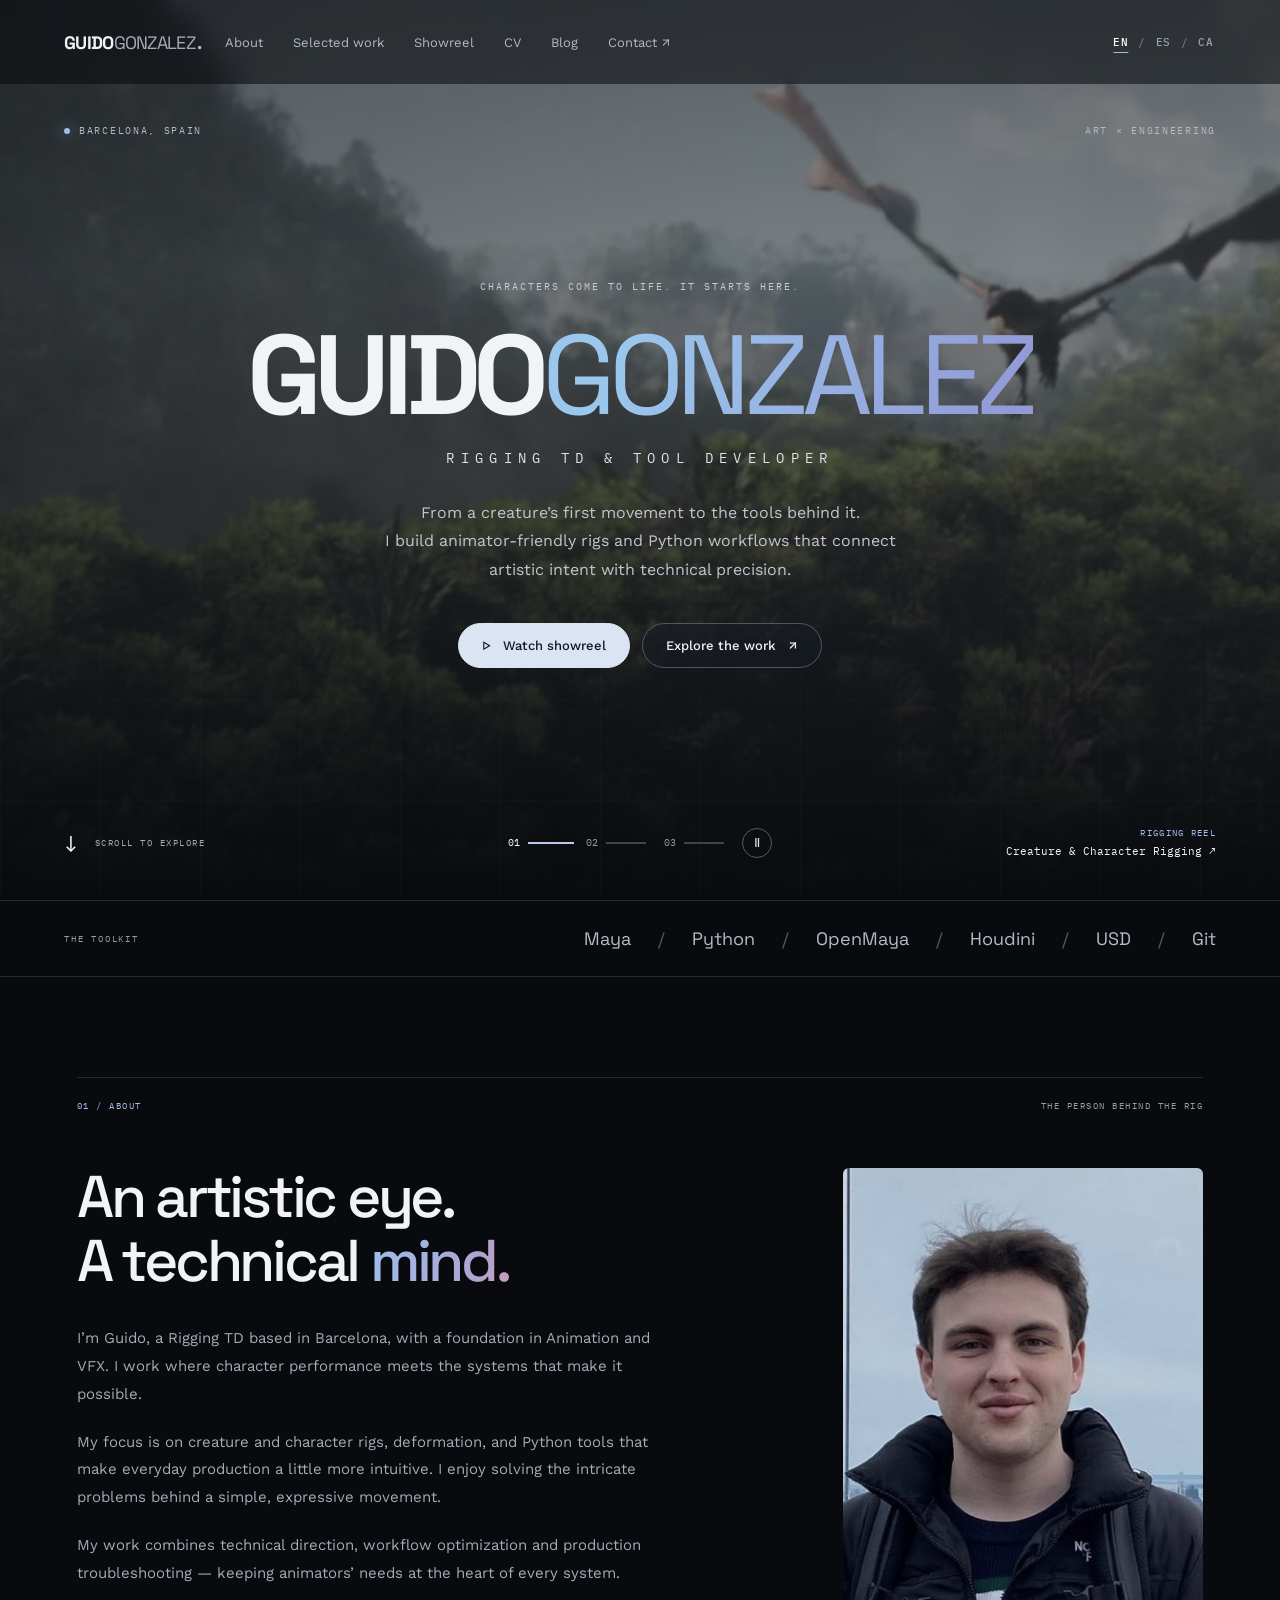
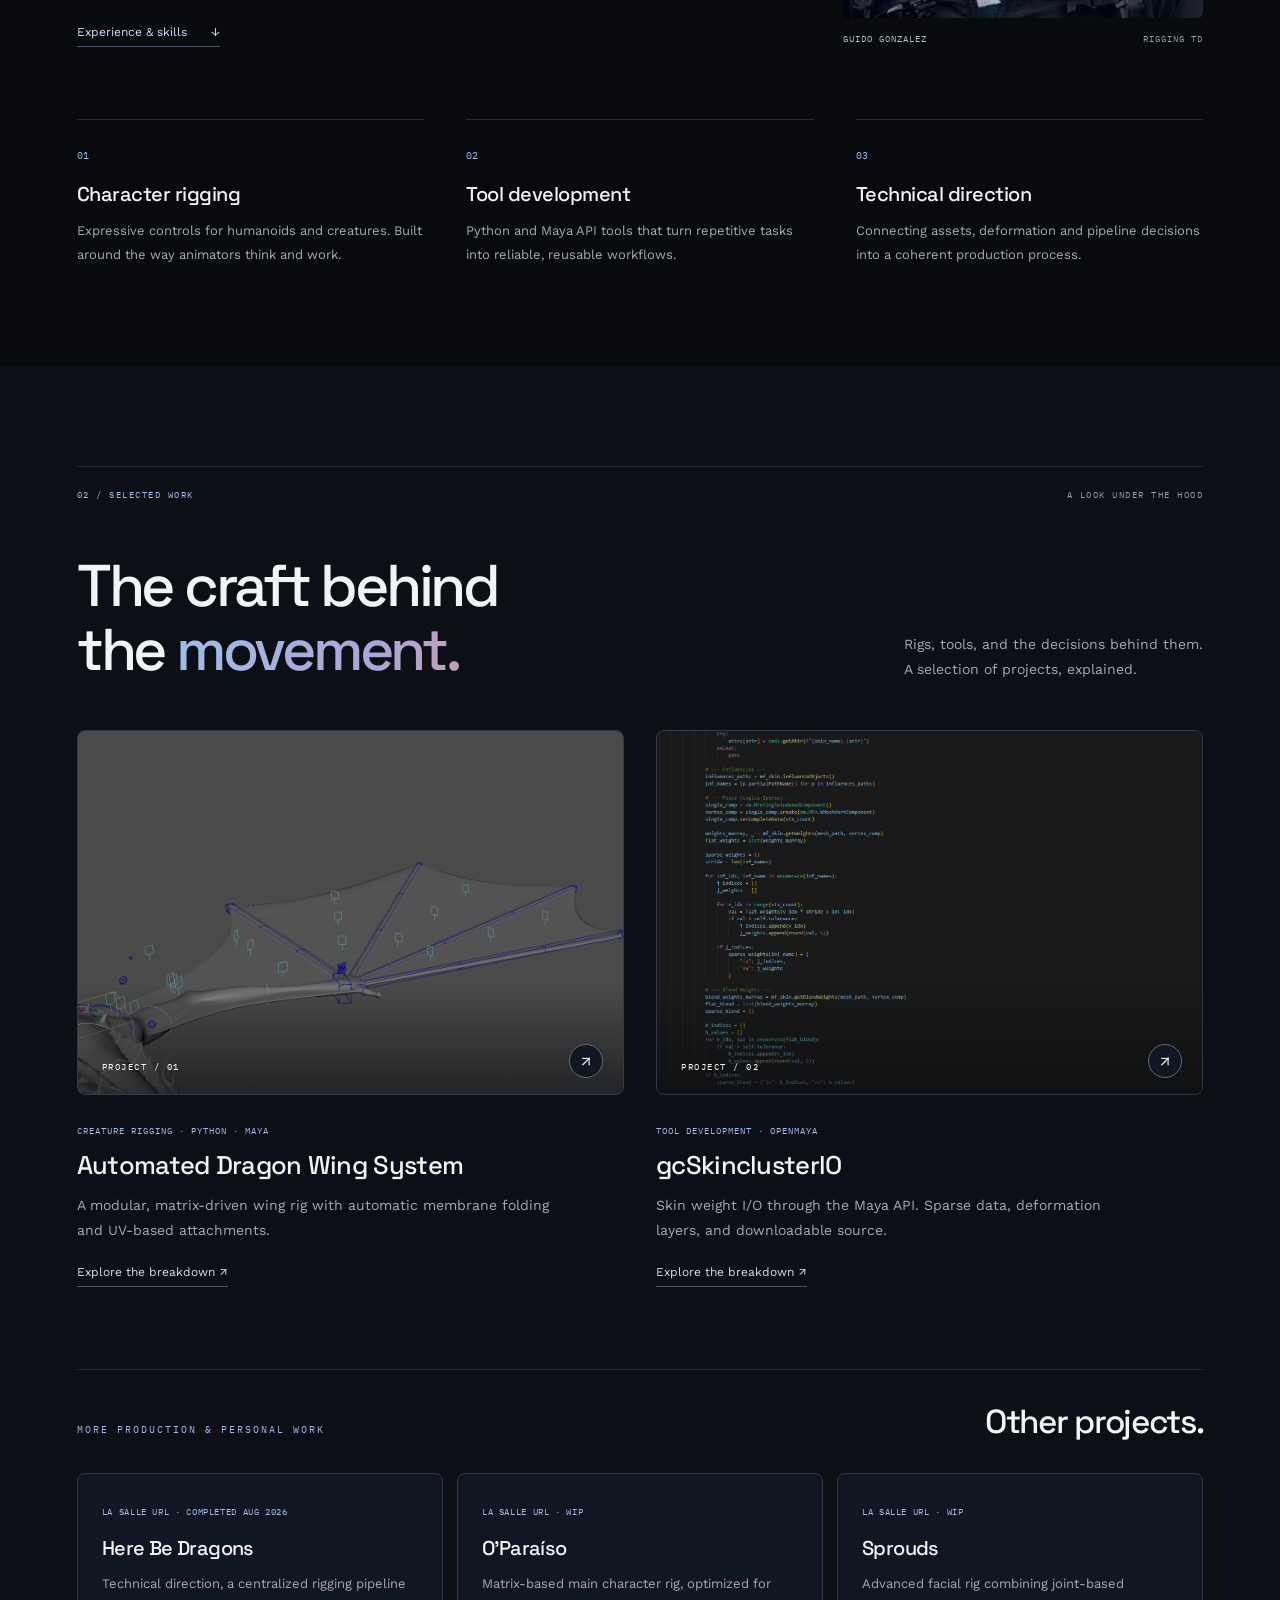
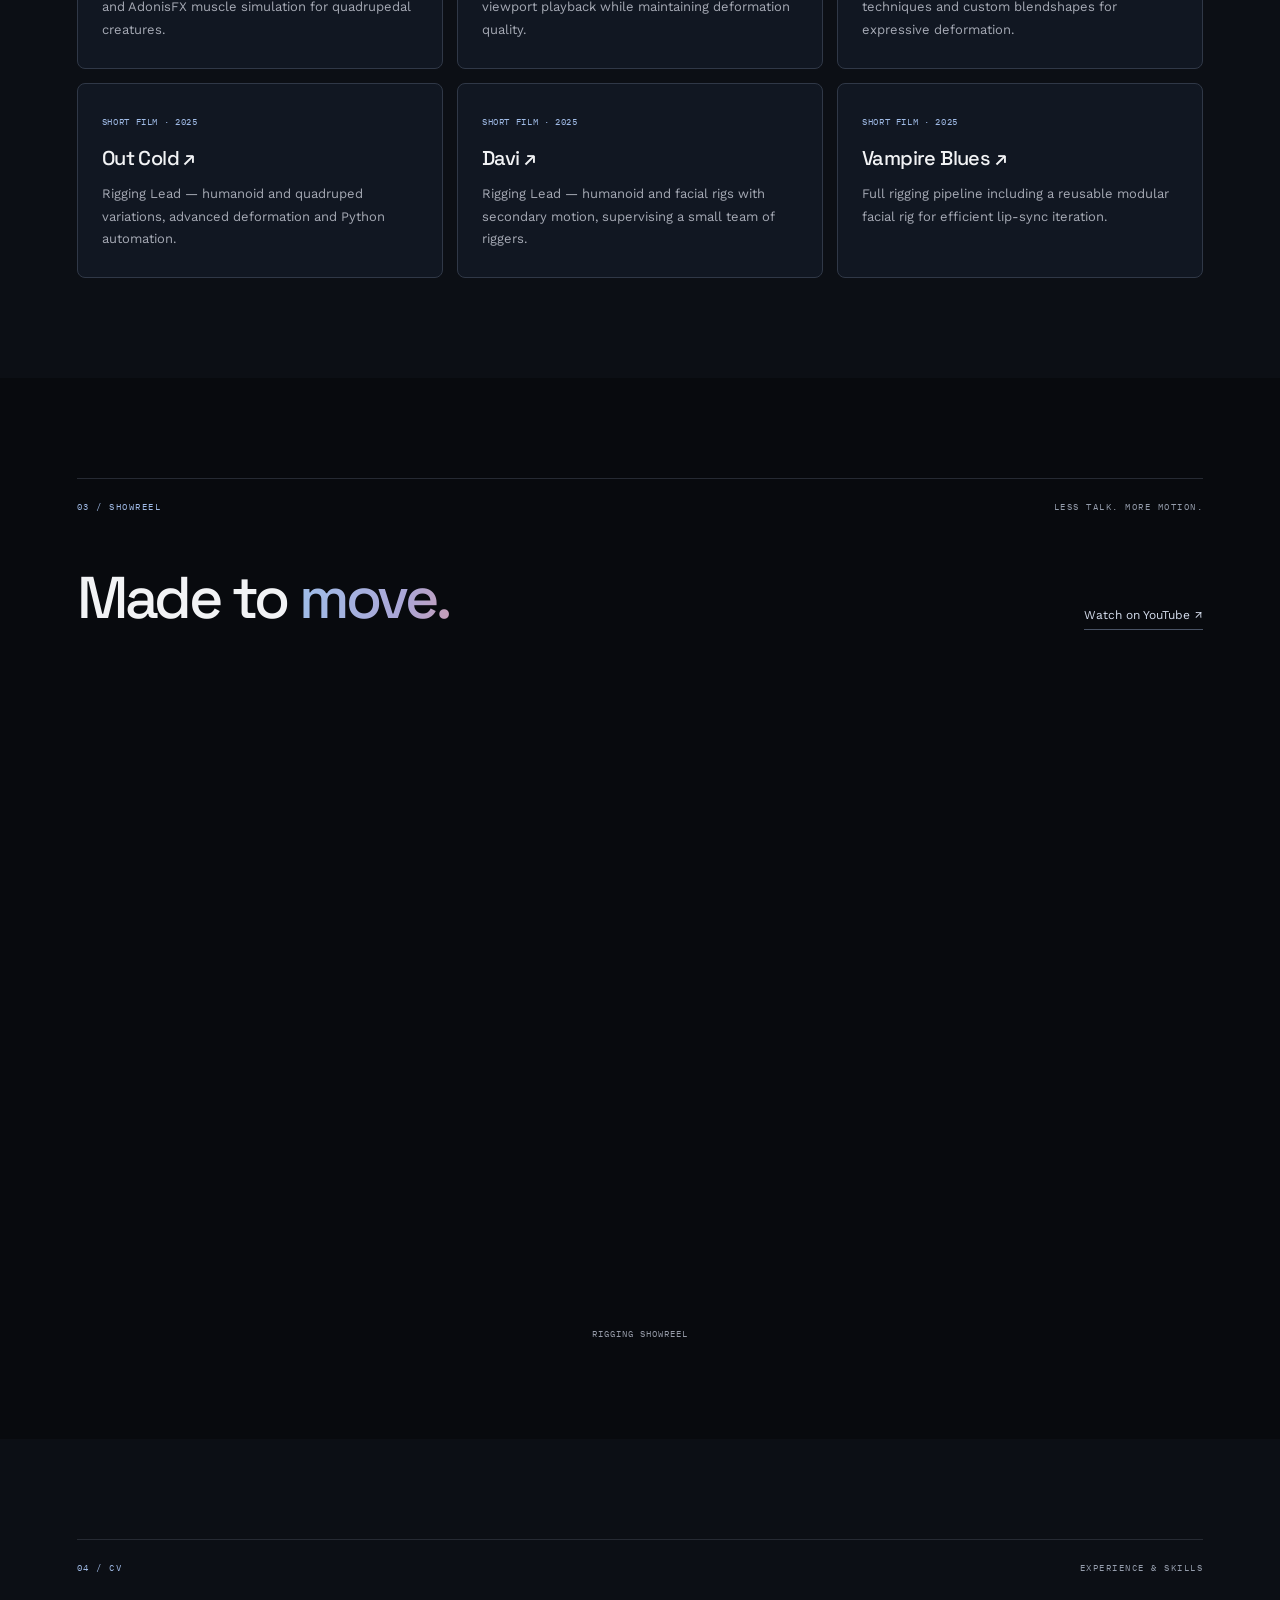
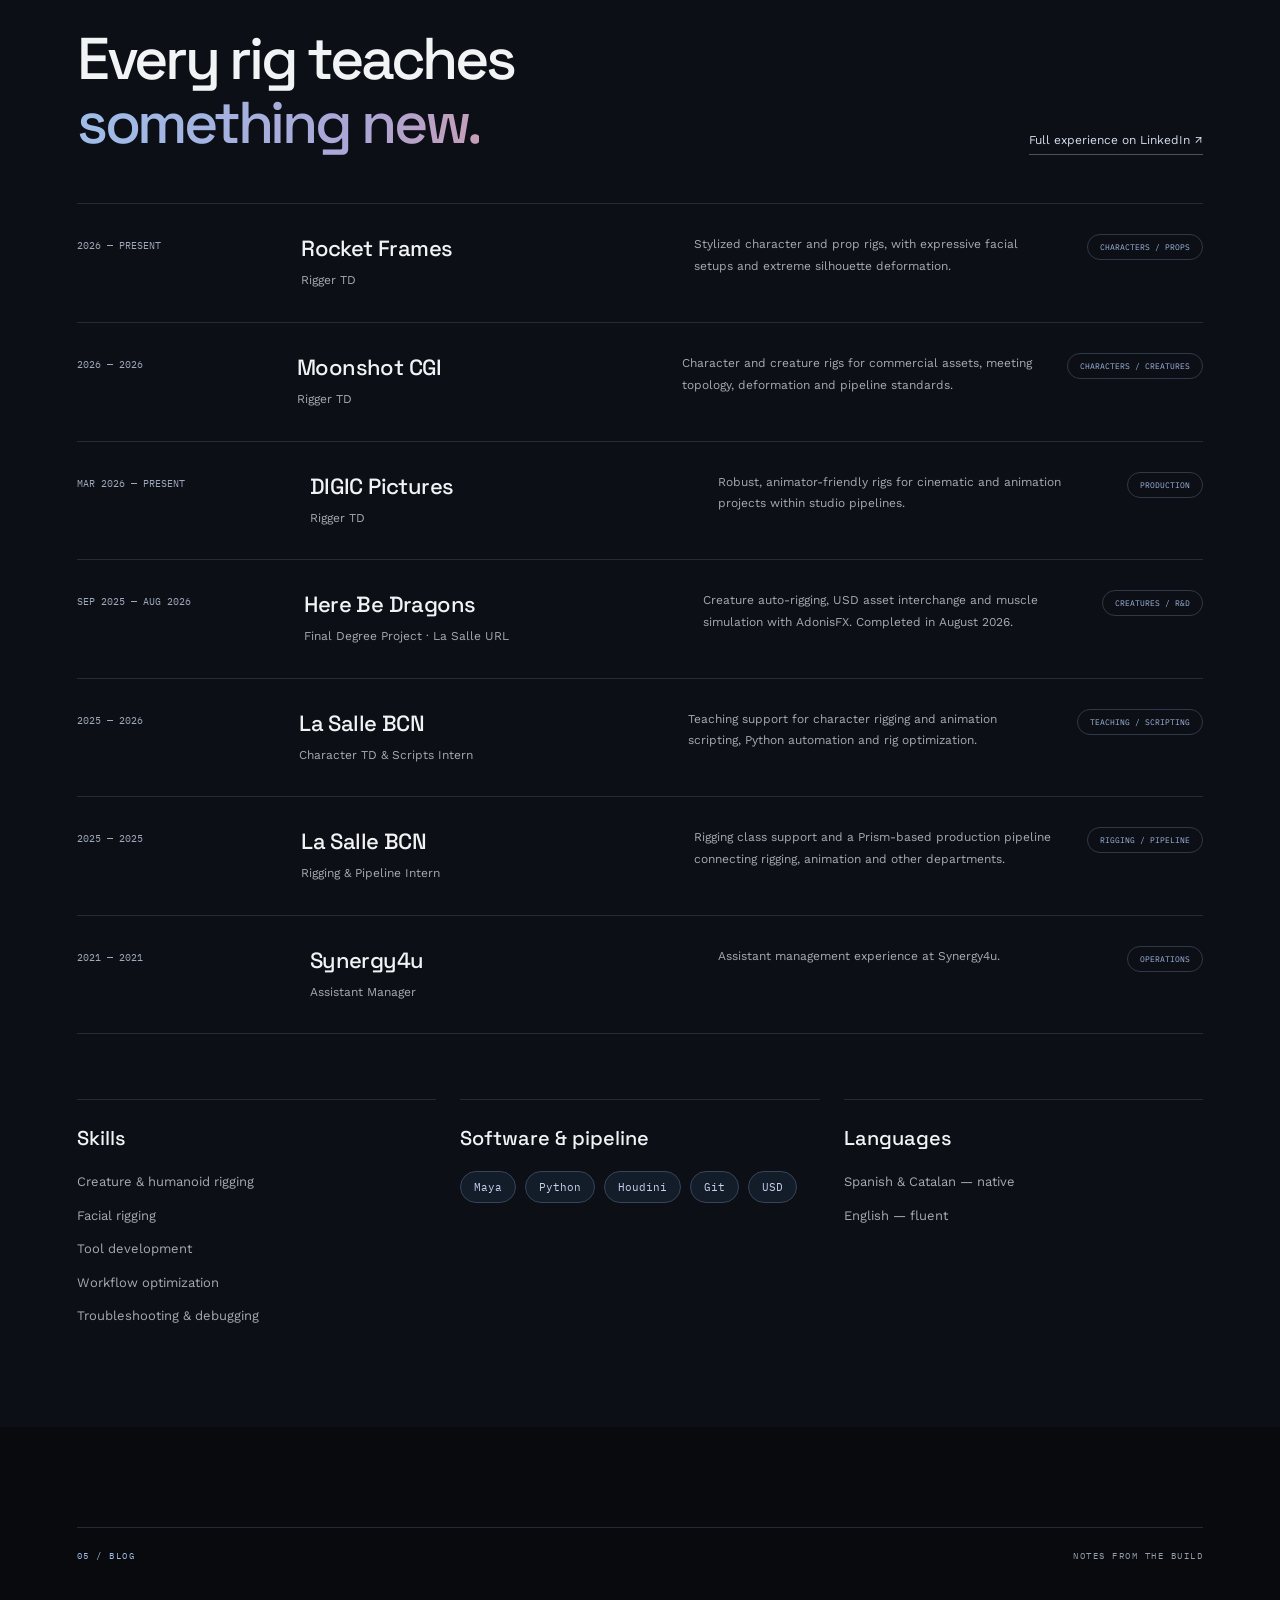
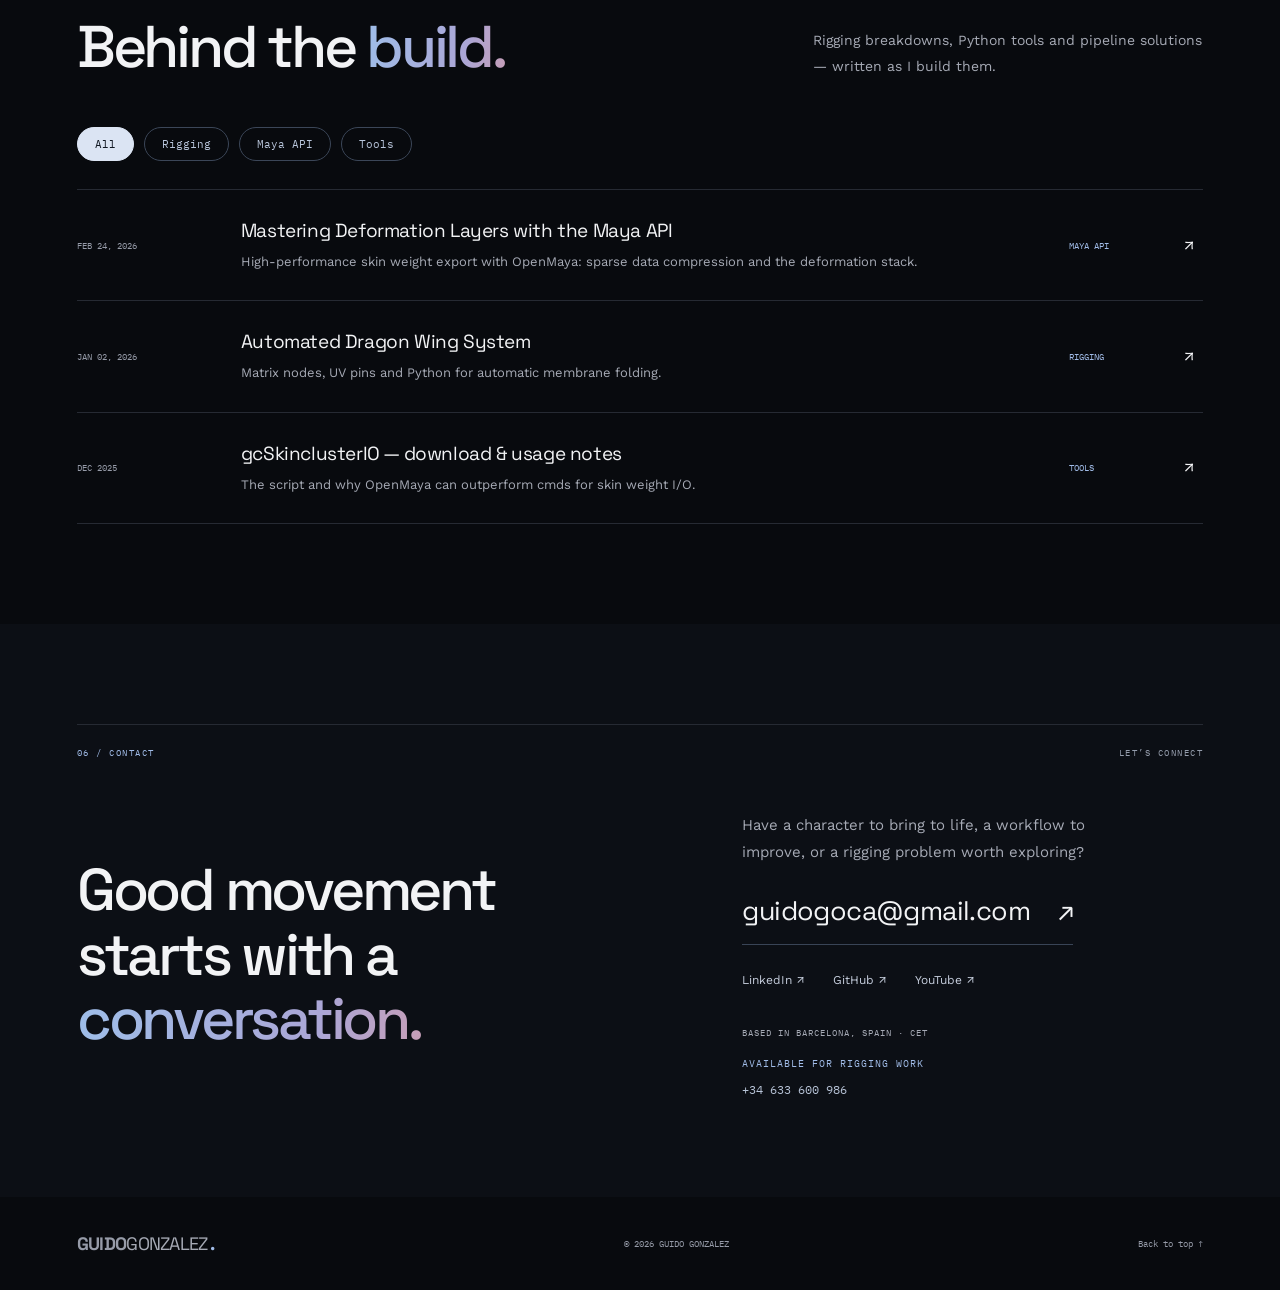
==== commit afd406e7: "Add static Spanish and Catalan portfolio translations with language switch" ====
--- a/index.html
+++ b/index.html
@@ -11,6 +11,10 @@
 <meta property="og:type" content="website">
 <meta property="og:image" content="https://guidogonzalez.cat/assets/reel/here-be-dragons.webp">
 <link rel="canonical" href="https://guidogonzalez.cat/">
+<link rel="alternate" hreflang="en" href="https://guidogonzalez.cat/">
+<link rel="alternate" hreflang="es" href="https://guidogonzalez.cat/es/">
+<link rel="alternate" hreflang="ca" href="https://guidogonzalez.cat/ca/">
+<link rel="alternate" hreflang="x-default" href="https://guidogonzalez.cat/">
 <link rel="icon" href="assets/favicon.svg" type="image/svg+xml">
 <link rel="preconnect" href="https://fonts.googleapis.com">
 <link rel="preconnect" href="https://fonts.gstatic.com" crossorigin>
@@ -23,6 +27,7 @@
 <nav class="nav home-nav" aria-label="Main navigation">
 <a class="nav-logo" href="index.html" aria-label="Guido Gonzalez, home">GUIDO<span>GONZALEZ</span><span class="logo-dot">.</span></a>
 <div class="nav-links" id="navigation"><a href="#about">About</a><a href="#work">Selected work</a><a href="#reel">Showreel</a><a href="#cv">CV</a><a href="#blog">Blog</a><a href="#contact">Contact ↗</a></div>
+<div class="language-switch" role="group" aria-label="Select language"><a href="/" data-locale="en" hreflang="en" lang="en">EN</a><span aria-hidden="true">/</span><a href="/es/" data-locale="es" hreflang="es" lang="es">ES</a><span aria-hidden="true">/</span><a href="/ca/" data-locale="ca" hreflang="ca" lang="ca">CA</a></div>
 </nav>
 <main id="main">
 <header class="cinema-hero" aria-labelledby="hero-title">
--- a/css/style.css
+++ b/css/style.css
@@ -599,3 +599,23 @@
   .motion-ready .reveal { opacity: 1; transform: none; transition: none; }
   *, *::before, *::after { animation: none !important; transition: none !important; }
 }
+
+
+/* Localized navigation and typography */
+.home-nav .language-switch { display: inline-flex; margin-left: auto; align-items: center; gap: 7px; flex-shrink: 0; font: 500 11px 'IBM Plex Mono',monospace; letter-spacing: .04em; color: #67768d; }
+.home-nav .language-switch a { color: #95a1b6; padding: 7px 3px; transition: color .2s; }
+.home-nav .language-switch a:hover, .home-nav .language-switch a[aria-current="page"] { color: #fff; }
+.home-nav .language-switch a[aria-current="page"] { text-decoration: underline; text-decoration-color: var(--blue); text-underline-offset: 6px; }
+.blog-language-note { margin: -22px 0 26px; color: #9aa9c0; font-size: 12px; line-height: 1.6; }
+@media (max-width: 1120px) {
+ .menu-ready .home-nav .nav-menu { display: block; order: 3; }
+ .menu-ready .home-nav .nav-links { display: none; order: 4; width: 100%; }
+ .menu-ready .home-nav .nav-links.is-open { display: flex; flex-direction: column; align-items: stretch; gap: 0; padding: 10px 0; }
+ .home-nav .language-switch { order: 2; margin-left: auto; margin-right: 14px; }
+ .home-nav .nav-menu { order: 3; }
+ .home-nav .nav-logo { order: 1; }
+}
+@media (max-width: 410px) {
+ .home-nav .language-switch { gap: 4px; margin-right: 4px; font-size: 10px; }
+ .home-nav .nav-logo { font-size: 16px; }
+}
